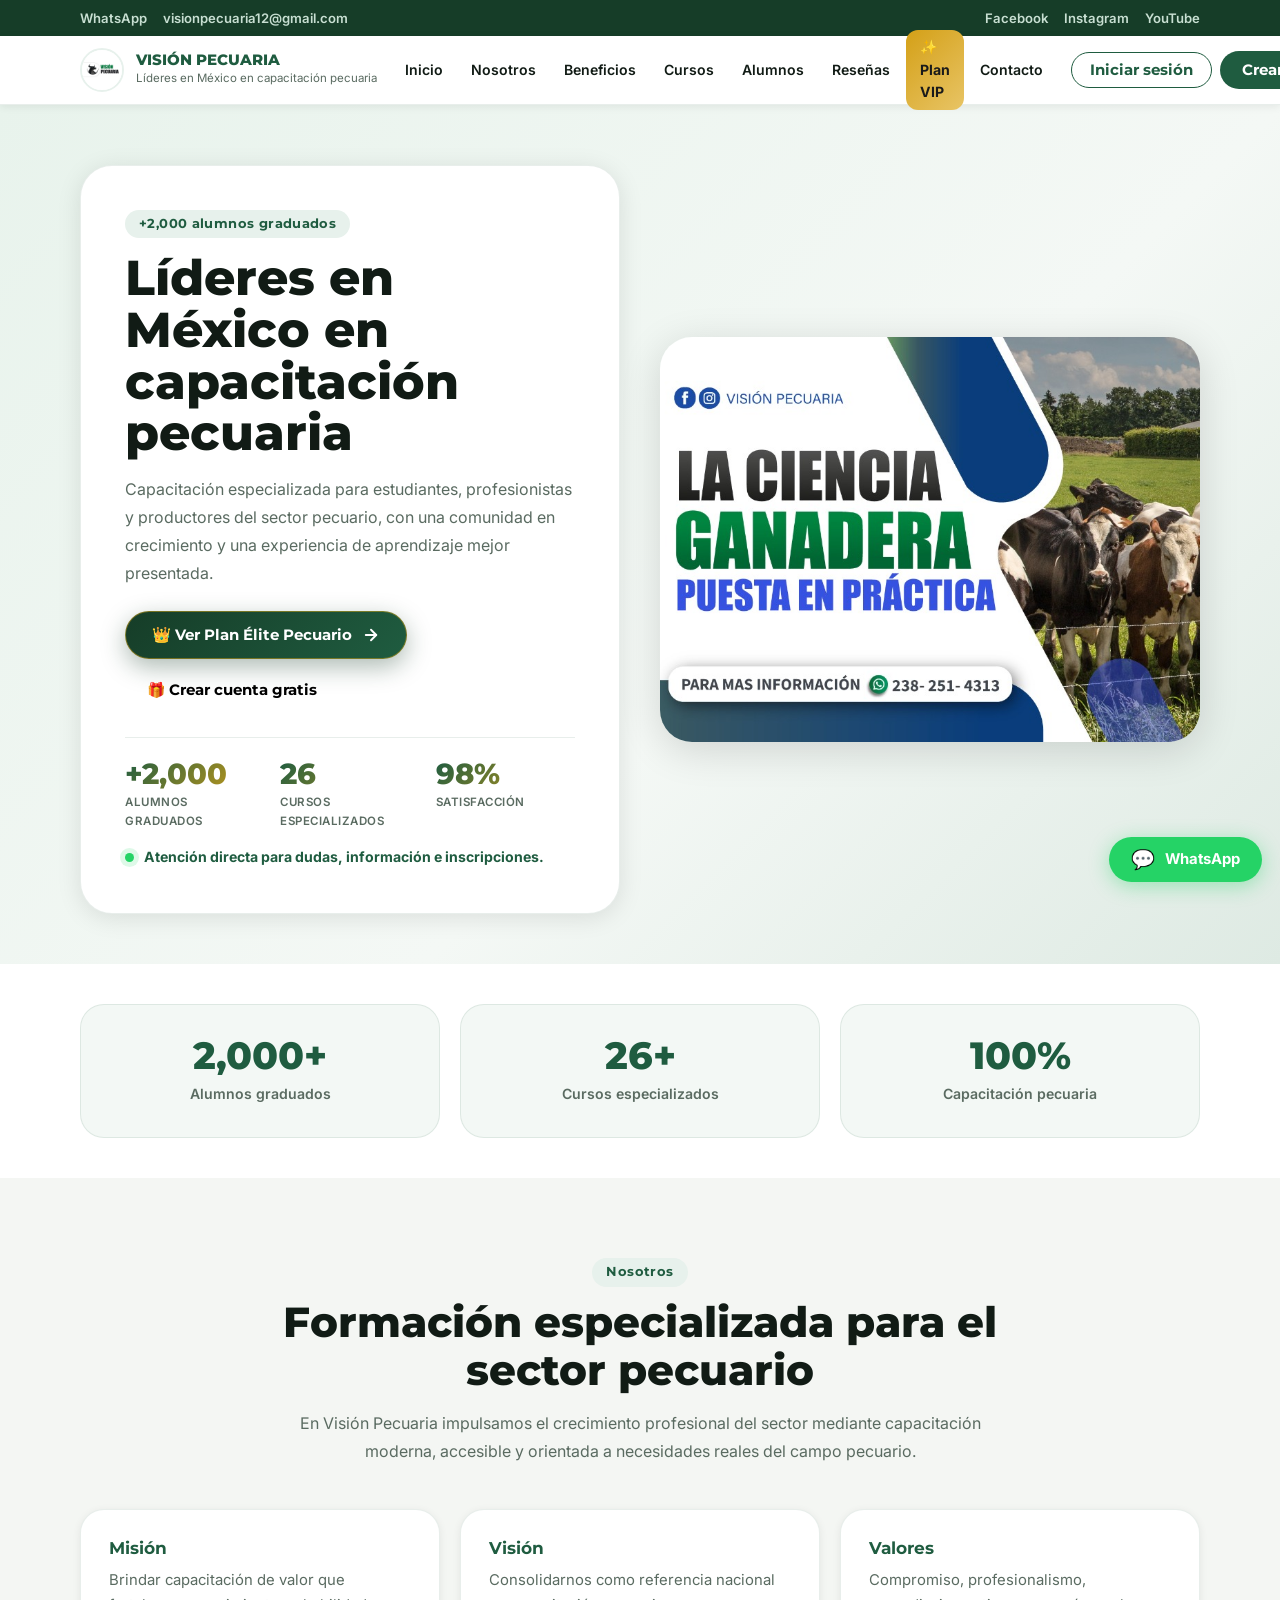
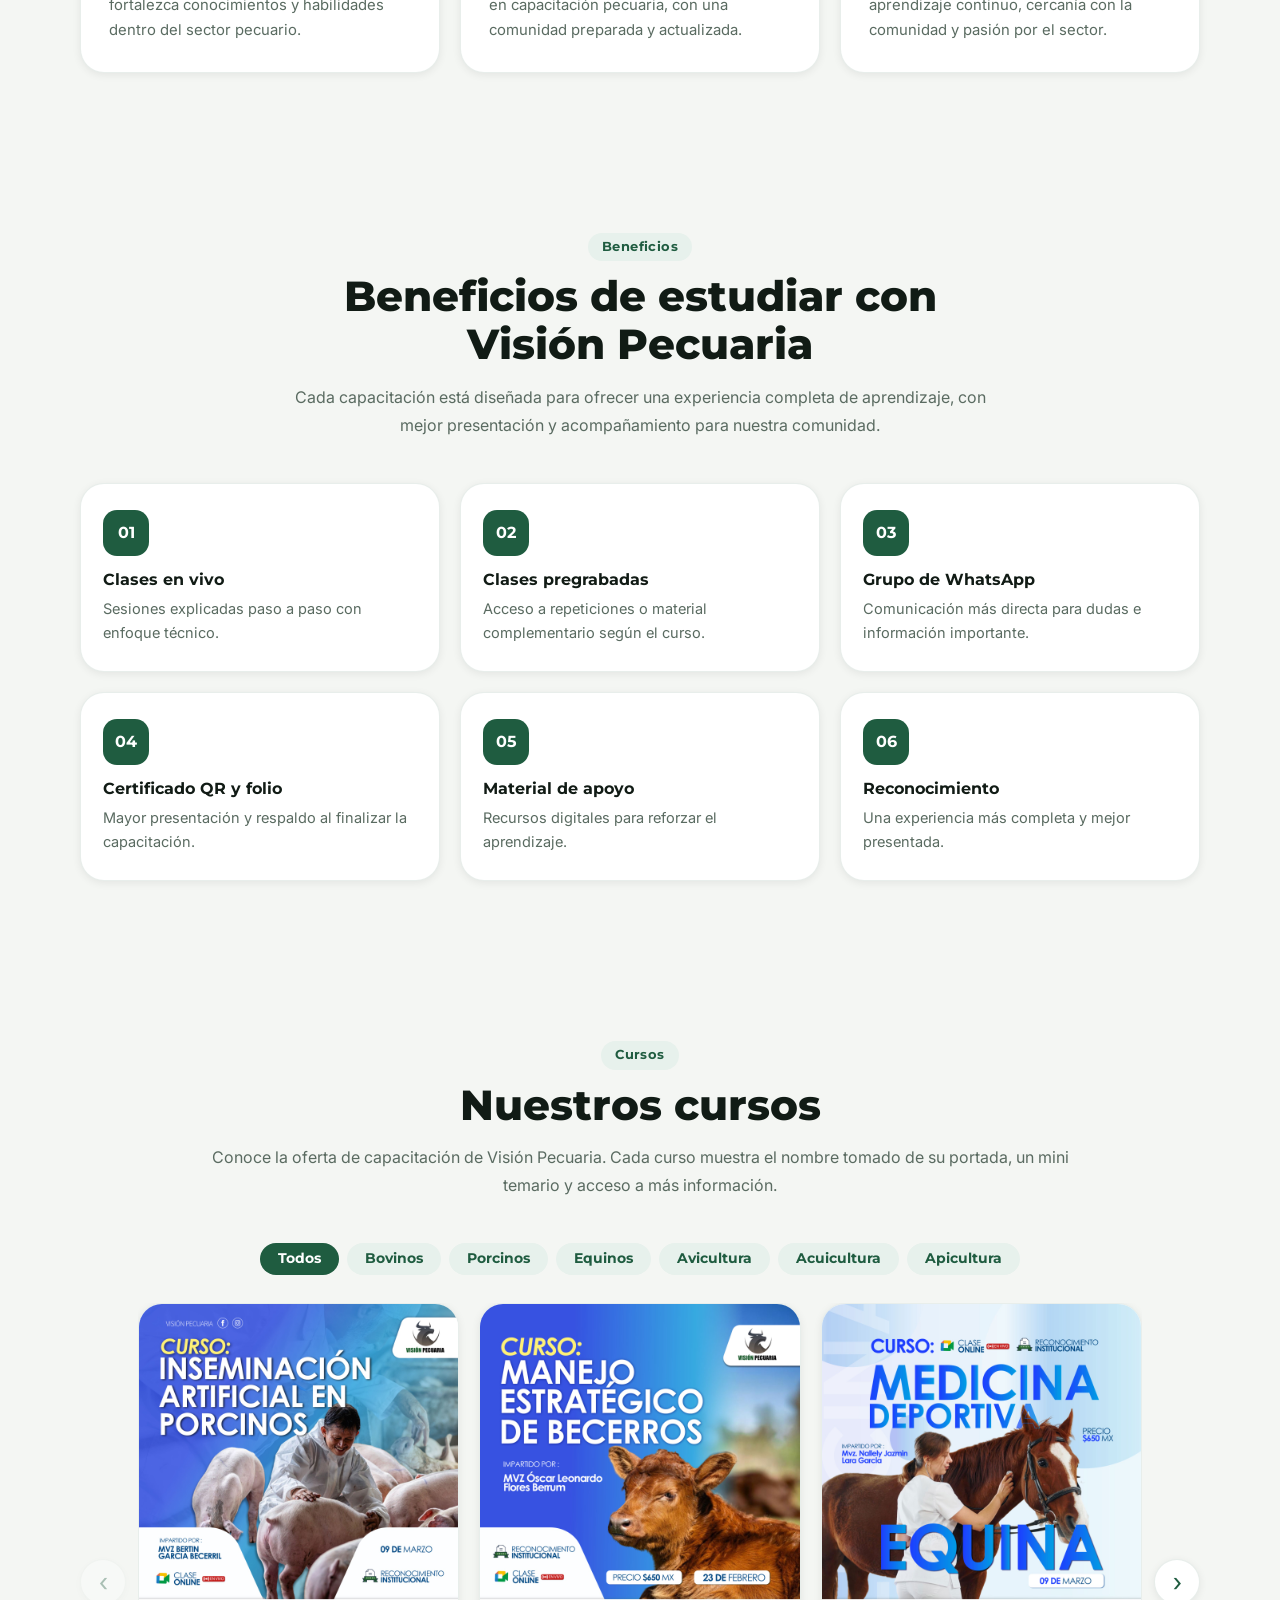
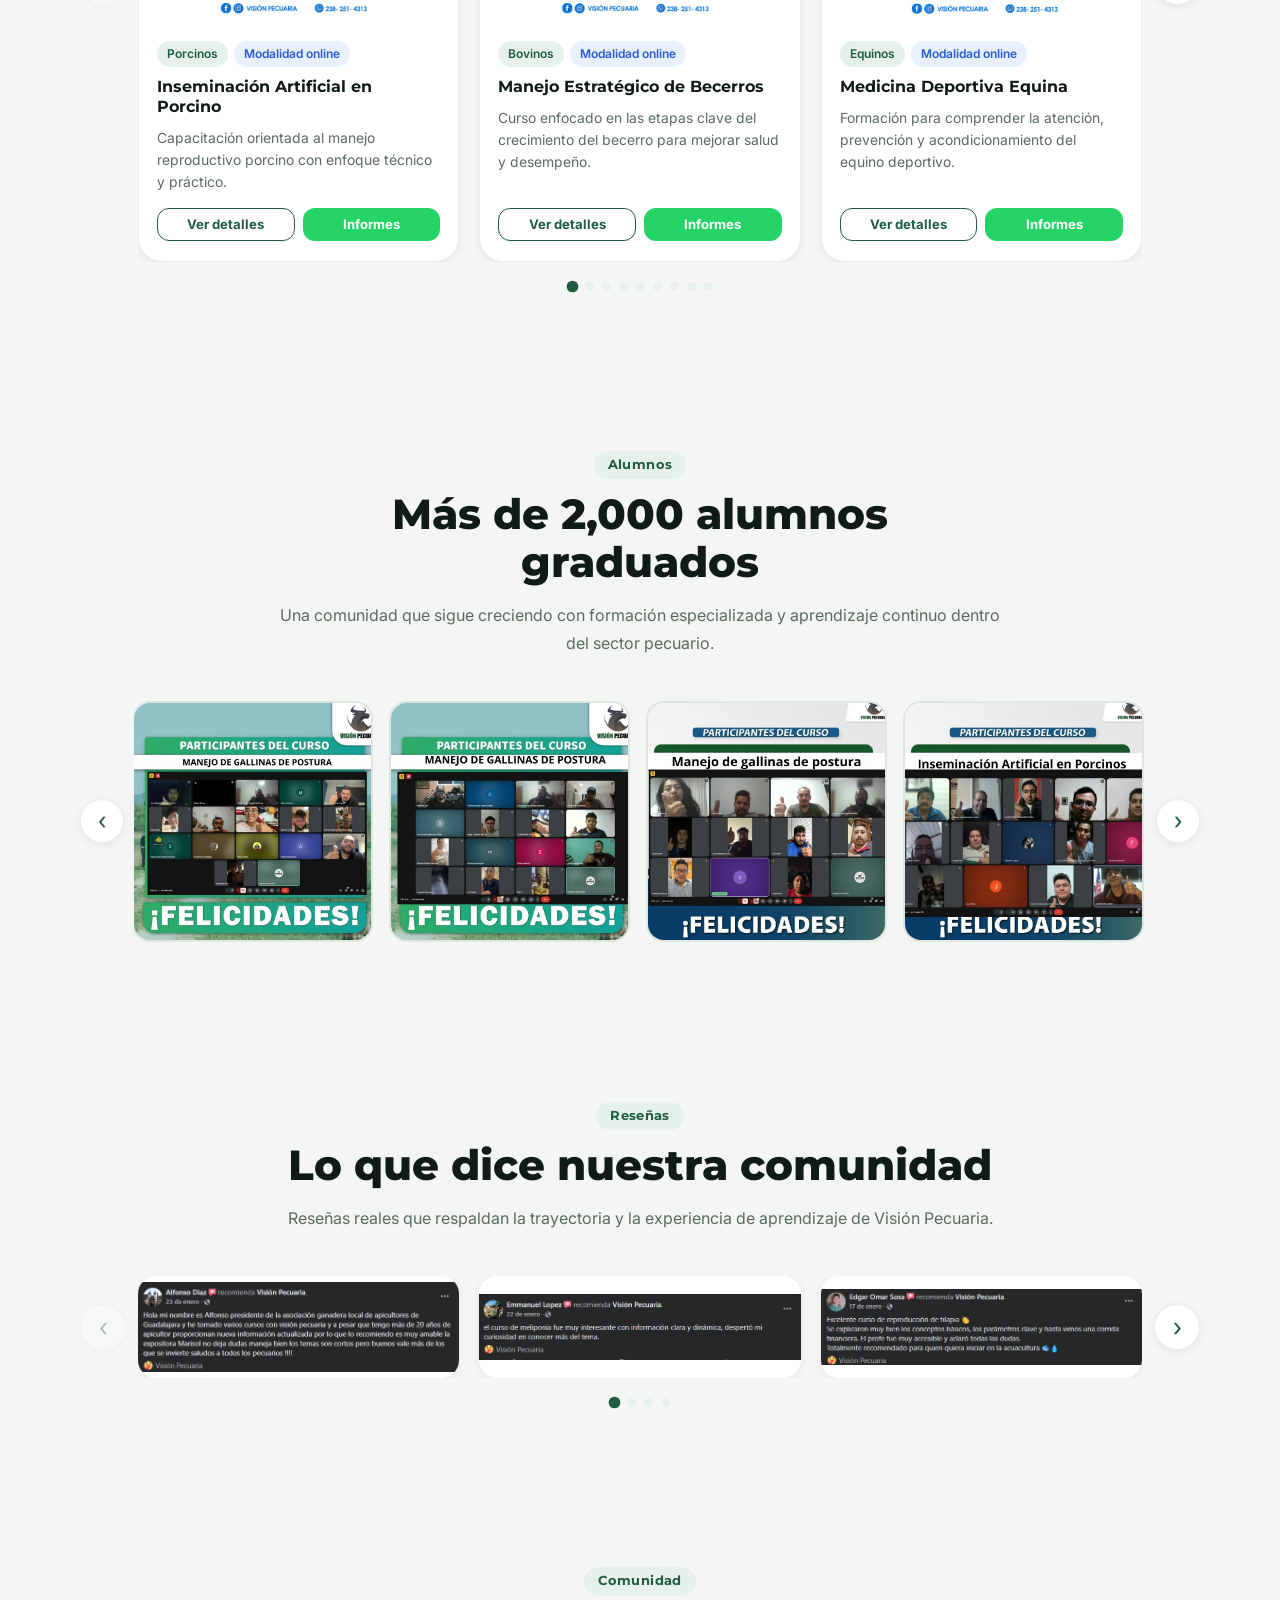
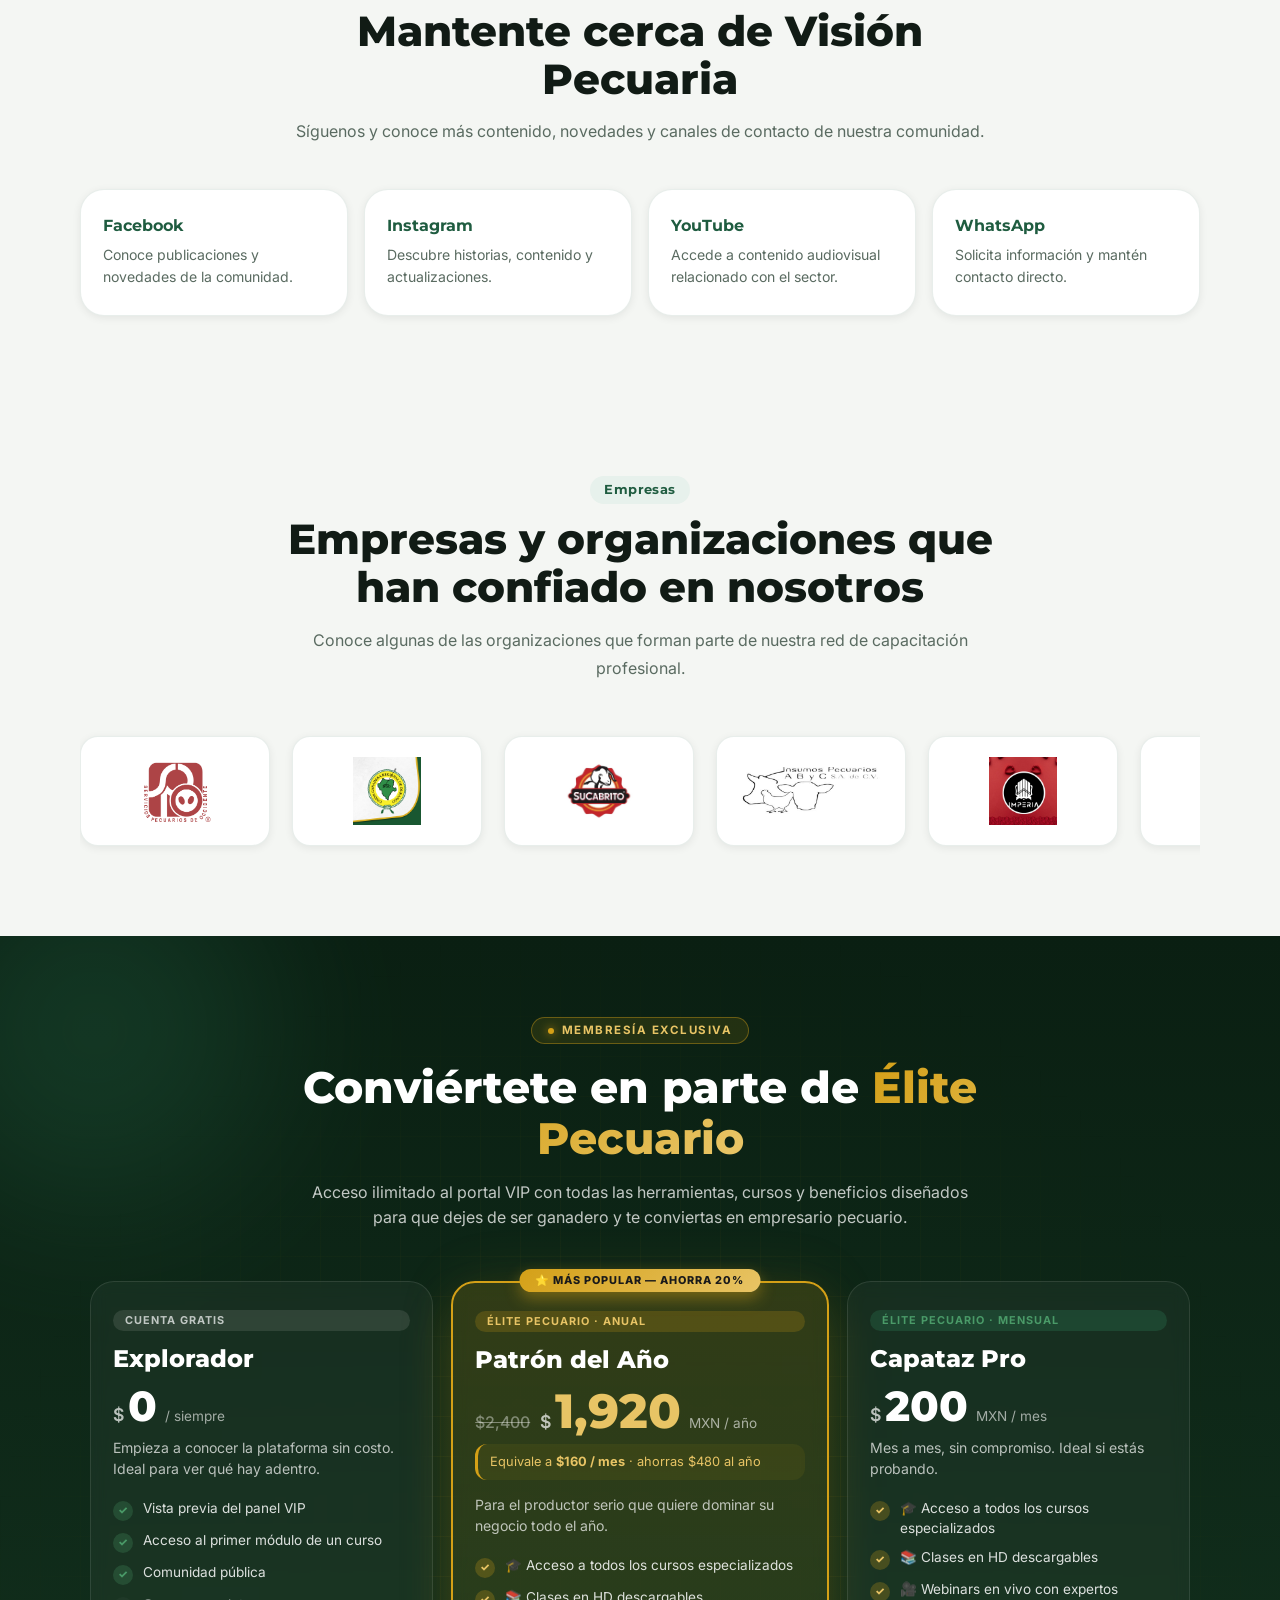
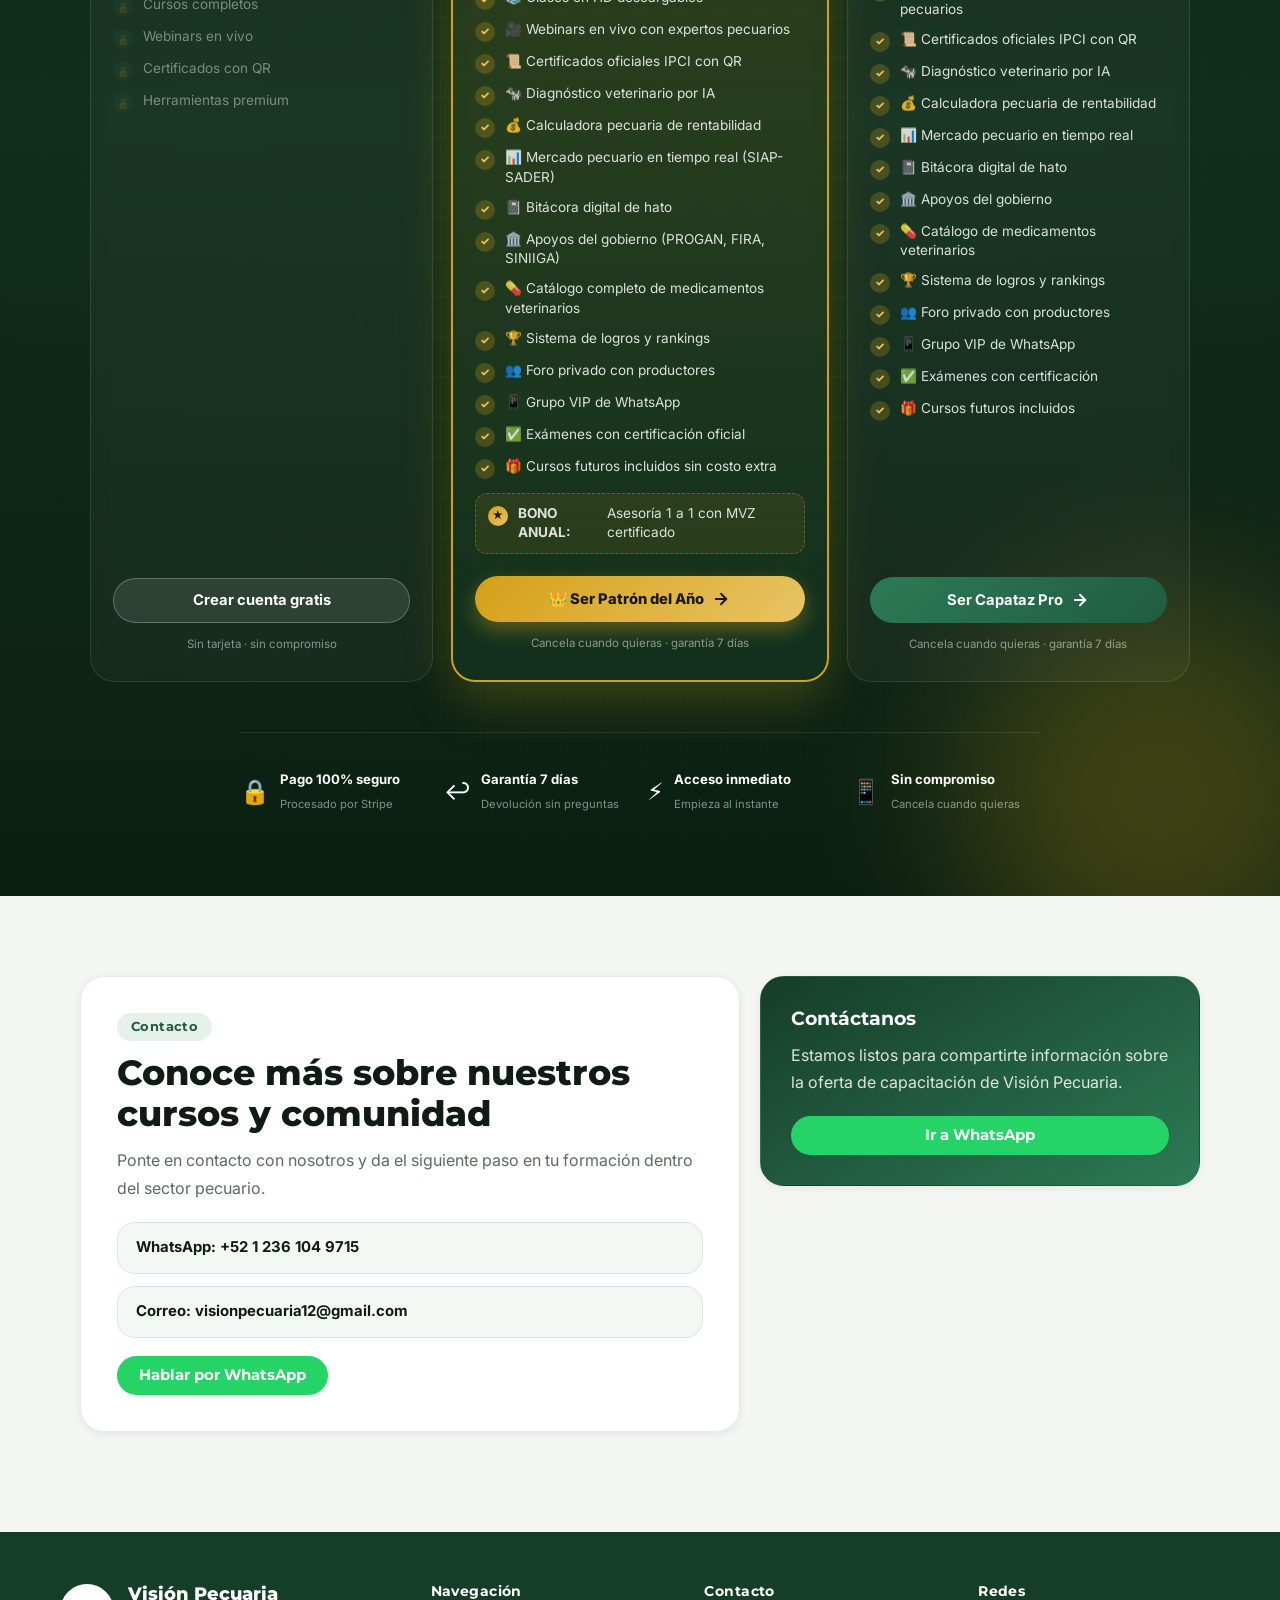
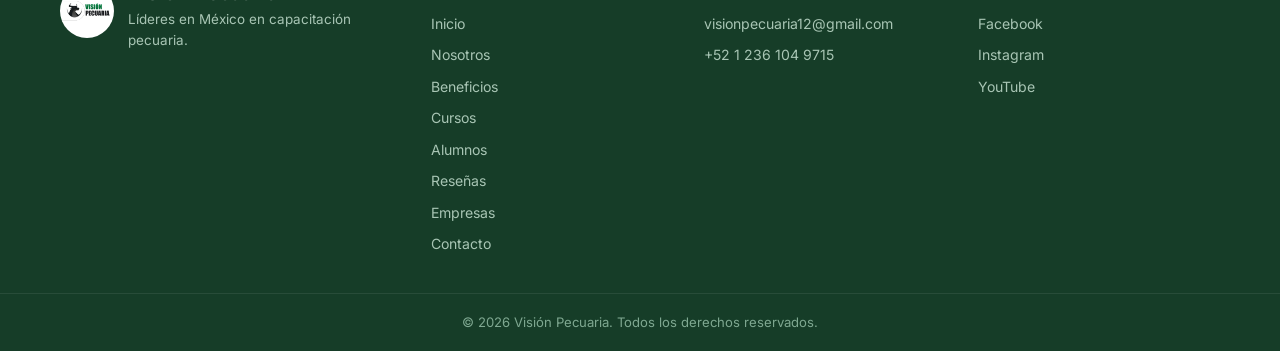
==== index.html @ 203bfb66 "Add files via upload" ====
<!DOCTYPE html>
<html lang="es">
<head>
  <meta charset="UTF-8" />
  <meta name="viewport" content="width=device-width, initial-scale=1.0" />
  <title>Visión Pecuaria | Líderes en México en capacitación pecuaria</title>
  <meta name="description" content="Visión Pecuaria: líderes en México en capacitación pecuaria. Más de 2,000 alumnos graduados y 26 cursos especializados." />
  <link rel="preconnect" href="https://fonts.googleapis.com">
  <link rel="preconnect" href="https://fonts.gstatic.com" crossorigin>
  <link href="https://fonts.googleapis.com/css2?family=Montserrat:wght@500;600;700;800&family=Inter:wght@400;500;600;700&display=swap" rel="stylesheet">
  <link rel="stylesheet" href="styles.css" />
</head>
<body>
  <!-- Funciones globales tempranas para que onclick funcione antes del módulo Firebase -->
  <script>
    window.abrirModalAuth = function(tab) {
      const overlay = document.getElementById('authOverlay');
      if (!overlay) return;
      overlay.classList.add('active');
      window.cambiarAuthTab(tab || 'registro');
      document.body.style.overflow = 'hidden';
    };
    window.cerrarModalAuth = function() {
      const overlay = document.getElementById('authOverlay');
      if (!overlay) return;
      overlay.classList.remove('active');
      document.body.style.overflow = '';
    };
    window.cambiarAuthTab = function(tab) {
      // Tabs
      document.querySelectorAll('.auth-tab').forEach(b => b.classList.toggle('active', b.dataset.tab === tab));
      // Indicador deslizante
      const ind = document.getElementById('authTabIndicator');
      if (ind) ind.classList.toggle('right', tab === 'login');
      // Forms
      const r = document.getElementById('authFormRegistro');
      const l = document.getElementById('authFormLogin');
      if (r) r.classList.toggle('active', tab === 'registro');
      if (l) l.classList.toggle('active', tab === 'login');
      // Limpiar alerts
      document.querySelectorAll('.auth-alert').forEach(a => a.classList.remove('show'));
    };
    window.togglePass = function(inputId) {
      const inp = document.getElementById(inputId);
      if (!inp) return;
      inp.type = inp.type === 'password' ? 'text' : 'password';
    };
    // Placeholder hasta que el módulo Firebase reasigne con la versión real
    window.suscribirElitePecuario = function(plan) {
      sessionStorage.setItem('intencion_pago', plan);
      window.abrirModalAuth('registro');
      setTimeout(() => {
        const reg = document.getElementById('authFormRegistro');
        if (reg && !reg.querySelector('.auth-aviso-pago')) {
          const aviso = document.createElement('div');
          aviso.className = 'auth-aviso-pago';
          aviso.innerHTML = `<span>👑</span> Crea tu cuenta primero — luego te llevamos al pago de <strong>${plan === 'anual' ? 'Patrón del Año' : 'Capataz Pro'}</strong>`;
          reg.insertBefore(aviso, reg.firstChild);
        }
      }, 100);
    };
  </script>
  <div class="topbar">
    <div class="container topbar-inner">
      <div class="topbar-links">
        <a href="https://wa.me/522361049715" target="_blank" rel="noopener noreferrer">WhatsApp</a>
        <a href="mailto:visionpecuaria12@gmail.com">visionpecuaria12@gmail.com</a>
      </div>
      <div class="topbar-links">
        <a href="https://www.facebook.com/visionpecueria" target="_blank" rel="noopener noreferrer">Facebook</a>
        <a href="https://www.instagram.com/visionpecuaria/" target="_blank" rel="noopener noreferrer">Instagram</a>
        <a href="https://www.youtube.com/@GrupoPecuarioMexico" target="_blank" rel="noopener noreferrer">YouTube</a>
      </div>
    </div>
  </div>

  <header class="header">
    <div class="container nav">
      <a href="#inicio" class="brand">
        <img src="assets/logo/logo-vision-pecuaria.jpg" alt="Logo de Visión Pecuaria">
        <div class="brand-copy">
          <span>VISIÓN PECUARIA</span>
          <small>Líderes en México en capacitación pecuaria</small>
        </div>
      </a>

      <button class="menu-toggle" id="menuToggle" aria-label="Abrir menú" aria-expanded="false">
        <span></span><span></span><span></span>
      </button>

      <nav class="menu" id="mainMenu">
        <a href="#inicio">Inicio</a>
        <a href="#nosotros">Nosotros</a>
        <a href="#beneficios">Beneficios</a>
        <a href="#cursos">Cursos</a>
        <a href="#alumnos">Alumnos</a>
        <a href="#resenas">Reseñas</a>
        <a href="#planes" class="link-vip">✨ Plan VIP</a>
        <a href="#contacto">Contacto</a>
        <button class="btn btn-login mobile-login" onclick="abrirModalAuth('login')">Iniciar sesión</button>
        <button class="btn btn-primary mobile-register" onclick="abrirModalAuth('registro')">Crear cuenta gratis</button>
        <a class="btn btn-whatsapp mobile-whatsapp" href="https://wa.me/522361049715" target="_blank" rel="noopener noreferrer">Escríbenos por WhatsApp</a>
      </nav>

      <div class="header-auth">
        <button class="btn btn-login" onclick="abrirModalAuth('login')">Iniciar sesión</button>
        <button class="btn btn-primary" onclick="abrirModalAuth('registro')">Crear cuenta gratis</button>
      </div>
      <a class="btn btn-whatsapp desktop-whatsapp" href="https://wa.me/522361049715" target="_blank" rel="noopener noreferrer">WhatsApp</a>
    </div>
  </header>

  <main>
    <section class="hero" id="inicio">
      <div class="hero-bg"></div>
      <div class="container hero-grid">
        <div class="hero-copy">
          <span class="eyebrow">+2,000 alumnos graduados</span>
          <h1>Líderes en México en capacitación pecuaria</h1>
          <p>
            Capacitación especializada para estudiantes, profesionistas y productores del sector pecuario,
            con una comunidad en crecimiento y una experiencia de aprendizaje mejor presentada.
          </p>

          <div class="hero-actions">
            <button class="btn btn-cta-vip" onclick="document.getElementById('planes').scrollIntoView({behavior:'smooth'})">
              <span class="btn-cta-shine"></span>
              <span>👑 Ver Plan Élite Pecuario</span>
              <svg width="18" height="18" viewBox="0 0 24 24" fill="none" stroke="currentColor" stroke-width="2.5" stroke-linecap="round" stroke-linejoin="round"><line x1="5" y1="12" x2="19" y2="12"/><polyline points="12 5 19 12 12 19"/></svg>
            </button>
            <button class="btn btn-secondary" onclick="abrirModalAuth('registro')">🎁 Crear cuenta gratis</button>
          </div>

          <div class="hero-stats">
            <div class="hero-stat">
              <div class="hero-stat-num" data-counter="2000">0</div>
              <div class="hero-stat-label">Alumnos graduados</div>
            </div>
            <div class="hero-stat">
              <div class="hero-stat-num" data-counter="26">0</div>
              <div class="hero-stat-label">Cursos especializados</div>
            </div>
            <div class="hero-stat">
              <div class="hero-stat-num" data-counter="98" data-suffix="%">0</div>
              <div class="hero-stat-label">Satisfacción</div>
            </div>
          </div>

          <div class="hero-mini-cta">
            <span>Atención directa para dudas, información e inscripciones.</span>
          </div>
        </div>

        <div class="hero-media">
          <img src="assets/banner/banner-principal.jpg" alt="Banner principal de Visión Pecuaria">
        </div>
      </div>

      <!-- Banner visible solo en móvil, debajo del copy -->
      <div class="container hero-banner-mobile">
        <img src="assets/banner/banner-principal.jpg" alt="Banner Visión Pecuaria">
      </div>
    </section>

    <section class="stats section">
      <div class="container stats-grid">
        <article class="stat-card">
          <strong><span class="counter" data-target="2000">0</span>+</strong>
          <p>Alumnos graduados</p>
        </article>
        <article class="stat-card">
          <strong><span class="counter" data-target="26">0</span>+</strong>
          <p>Cursos especializados</p>
        </article>
        <article class="stat-card">
          <strong><span class="counter" data-target="100">0</span>%</strong>
          <p>Capacitación pecuaria</p>
        </article>
      </div>
    </section>

    <section class="section about" id="nosotros">
      <div class="container">
        <div class="section-head">
          <span class="section-tag">Nosotros</span>
          <h2>Formación especializada para el sector pecuario</h2>
          <p>
            En Visión Pecuaria impulsamos el crecimiento profesional del sector mediante capacitación moderna,
            accesible y orientada a necesidades reales del campo pecuario.
          </p>
        </div>

        <div class="about-grid">
          <article class="about-card">
            <h3>Misión</h3>
            <p>Brindar capacitación de valor que fortalezca conocimientos y habilidades dentro del sector pecuario.</p>
          </article>
          <article class="about-card">
            <h3>Visión</h3>
            <p>Consolidarnos como referencia nacional en capacitación pecuaria, con una comunidad preparada y actualizada.</p>
          </article>
          <article class="about-card">
            <h3>Valores</h3>
            <p>Compromiso, profesionalismo, aprendizaje continuo, cercanía con la comunidad y pasión por el sector.</p>
          </article>
        </div>
      </div>
    </section>

    <section class="section benefits" id="beneficios">
      <div class="container">
        <div class="section-head">
          <span class="section-tag">Beneficios</span>
          <h2>Beneficios de estudiar con Visión Pecuaria</h2>
          <p>
            Cada capacitación está diseñada para ofrecer una experiencia completa de aprendizaje, con mejor presentación
            y acompañamiento para nuestra comunidad.
          </p>
        </div>

        <div class="benefits-grid">
          <article class="benefit-card">
            <span class="benefit-icon">01</span>
            <h3>Clases en vivo</h3>
            <p>Sesiones explicadas paso a paso con enfoque técnico.</p>
          </article>
          <article class="benefit-card">
            <span class="benefit-icon">02</span>
            <h3>Clases pregrabadas</h3>
            <p>Acceso a repeticiones o material complementario según el curso.</p>
          </article>
          <article class="benefit-card">
            <span class="benefit-icon">03</span>
            <h3>Grupo de WhatsApp</h3>
            <p>Comunicación más directa para dudas e información importante.</p>
          </article>
          <article class="benefit-card">
            <span class="benefit-icon">04</span>
            <h3>Certificado QR y folio</h3>
            <p>Mayor presentación y respaldo al finalizar la capacitación.</p>
          </article>
          <article class="benefit-card">
            <span class="benefit-icon">05</span>
            <h3>Material de apoyo</h3>
            <p>Recursos digitales para reforzar el aprendizaje.</p>
          </article>
          <article class="benefit-card">
            <span class="benefit-icon">06</span>
            <h3>Reconocimiento</h3>
            <p>Una experiencia más completa y mejor presentada.</p>
          </article>
        </div>
      </div>
    </section>

    <section class="section courses" id="cursos">
      <div class="container">
        <div class="section-head">
          <span class="section-tag">Cursos</span>
          <h2>Nuestros cursos</h2>
          <p>
            Conoce la oferta de capacitación de Visión Pecuaria. Cada curso muestra el nombre tomado de su portada,
            un mini temario y acceso a más información.
          </p>
        </div>

        <div class="course-areas">
          <button class="area-btn active" data-area="todos">Todos</button>
          <button class="area-btn" data-area="bovinos">Bovinos</button>
          <button class="area-btn" data-area="porcinos">Porcinos</button>
          <button class="area-btn" data-area="equinos">Equinos</button>
          <button class="area-btn" data-area="avicultura">Avicultura</button>
          <button class="area-btn" data-area="acuicultura">Acuicultura</button>
          <button class="area-btn" data-area="apicultura">Apicultura</button>
        </div>

        <div class="carousel-wrapper">
          <button class="carousel-arrow carousel-prev" id="carouselPrev" aria-label="Anterior">&#8249;</button>
          <div class="courses-carousel" id="coursesCarousel">
            <div class="courses-grid" id="coursesGrid"></div>
          </div>
          <button class="carousel-arrow carousel-next" id="carouselNext" aria-label="Siguiente">&#8250;</button>
        </div>

        <div class="carousel-dots" id="carouselDots"></div>
      </div>
    </section>

    <section class="section students" id="alumnos">
      <div class="container">
        <div class="section-head">
          <span class="section-tag">Alumnos</span>
          <h2>Más de 2,000 alumnos graduados</h2>
          <p>
            Una comunidad que sigue creciendo con formación especializada y aprendizaje continuo dentro del sector pecuario.
          </p>
        </div>

        <div class="students-slider">
          <button class="students-nav students-prev" type="button" aria-label="Ver alumnos anteriores">‹</button>
          <div class="student-grid" id="studentGrid">
            <img src="assets/graduados/graduado-01.jpg" alt="Alumno graduado 1">
            <img src="assets/graduados/graduado-02.jpg" alt="Alumno graduado 2">
            <img src="assets/graduados/graduado-03.jpg" alt="Alumno graduado 3">
            <img src="assets/graduados/graduado-04.jpg" alt="Alumno graduado 4">
            <img src="assets/graduados/graduado-05.jpg" alt="Alumno graduado 5">
            <img src="assets/graduados/graduado-06.jpg" alt="Alumno graduado 6">
            <img src="assets/graduados/graduado-07.jpg" alt="Alumno graduado 7">
            <img src="assets/graduados/graduado-08.jpg" alt="Alumno graduado 8">
            <img src="assets/graduados/graduado-09.jpg" alt="Alumno graduado 9">
            <img src="assets/graduados/graduado-10.jpg" alt="Alumno graduado 10">
          </div>
          <button class="students-nav students-next" type="button" aria-label="Ver siguientes alumnos">›</button>
        </div>
      </div>
    </section>

    <section class="section reviews" id="resenas">
      <div class="container">
        <div class="section-head">
          <span class="section-tag">Reseñas</span>
          <h2>Lo que dice nuestra comunidad</h2>
          <p>
            Reseñas reales que respaldan la trayectoria y la experiencia de aprendizaje de Visión Pecuaria.
          </p>
        </div>

        <div class="review-carousel-wrapper">
          <button class="carousel-arrow carousel-prev" id="reviewPrev" aria-label="Anterior">&#8249;</button>
          <div class="review-carousel-track" id="reviewCarousel">
            <div class="review-grid" id="reviewGrid">
              <img src="assets/resenas/resena-01.png" alt="Reseña 1" loading="lazy">
              <img src="assets/resenas/resena-02.png" alt="Reseña 2" loading="lazy">
              <img src="assets/resenas/resena-03.png" alt="Reseña 3" loading="lazy">
              <img src="assets/resenas/resena-04.png" alt="Reseña 4" loading="lazy">
              <img src="assets/resenas/resena-05.png" alt="Reseña 5" loading="lazy">
              <img src="assets/resenas/resena-06.png" alt="Reseña 6" loading="lazy">
              <img src="assets/resenas/resena-07.png" alt="Reseña 7" loading="lazy">
              <img src="assets/resenas/resena-08.png" alt="Reseña 8" loading="lazy">
              <img src="assets/resenas/resena-09.png" alt="Reseña 9" loading="lazy">
              <img src="assets/resenas/resena-10.png" alt="Reseña 10" loading="lazy">
              <img src="assets/resenas/resena-11.png" alt="Reseña 11" loading="lazy">
              <img src="assets/resenas/resena-12.png" alt="Reseña 12" loading="lazy">
            </div>
          </div>
          <button class="carousel-arrow carousel-next" id="reviewNext" aria-label="Siguiente">&#8250;</button>
        </div>
        <div class="carousel-dots" id="reviewDots"></div>
      </div>
    </section>

    <section class="section community">
      <div class="container">
        <div class="section-head">
          <span class="section-tag">Comunidad</span>
          <h2>Mantente cerca de Visión Pecuaria</h2>
          <p>
            Síguenos y conoce más contenido, novedades y canales de contacto de nuestra comunidad.
          </p>
        </div>

        <div class="community-grid">
          <a class="community-card" href="https://www.facebook.com/visionpecueria" target="_blank" rel="noopener noreferrer">
            <h3>Facebook</h3>
            <p>Conoce publicaciones y novedades de la comunidad.</p>
          </a>
          <a class="community-card" href="https://www.instagram.com/visionpecuaria/" target="_blank" rel="noopener noreferrer">
            <h3>Instagram</h3>
            <p>Descubre historias, contenido y actualizaciones.</p>
          </a>
          <a class="community-card" href="https://www.youtube.com/@GrupoPecuarioMexico" target="_blank" rel="noopener noreferrer">
            <h3>YouTube</h3>
            <p>Accede a contenido audiovisual relacionado con el sector.</p>
          </a>
          <a class="community-card" href="https://wa.me/522361049715?text=Hola%2C%20quiero%20informaci%C3%B3n%20sobre%20las%20capacitaciones%20de%20Visi%C3%B3n%20Pecuaria." target="_blank" rel="noopener noreferrer">
            <h3>WhatsApp</h3>
            <p>Solicita información y mantén contacto directo.</p>
          </a>
        </div>
      </div>
    </section>

    <section class="section empresas" id="empresas">
      <div class="container empresas-container">
        <div class="section-head">
          <span class="section-tag">Empresas</span>
          <h2>Empresas y organizaciones que han confiado en nosotros</h2>
          <p>Conoce algunas de las organizaciones que forman parte de nuestra red de capacitación profesional.</p>
        </div>

        <div class="empresas-carousel" aria-label="Carrusel automático de empresas y organizaciones">
          <div class="empresas-track">
            <div class="empresa-logo"><img src="assets/empresas/empresa-01.png" alt="Logo de empresa u organización 1" loading="lazy"></div>
            <div class="empresa-logo"><img src="assets/empresas/empresa-02.jpg" alt="Logo de empresa u organización 2" loading="lazy"></div>
            <div class="empresa-logo"><img src="assets/empresas/empresa-03.jpg" alt="Logo de empresa u organización 3" loading="lazy"></div>
            <div class="empresa-logo"><img src="assets/empresas/empresa-04.jpg" alt="Logo de empresa u organización 4" loading="lazy"></div>
            <div class="empresa-logo"><img src="assets/empresas/empresa-05.jpg" alt="Logo de empresa u organización 5" loading="lazy"></div>
            <div class="empresa-logo"><img src="assets/empresas/empresa-06.jpg" alt="Logo de empresa u organización 6" loading="lazy"></div>
            <div class="empresa-logo"><img src="assets/empresas/empresa-07.png" alt="Logo de empresa u organización 7" loading="lazy"></div>

            <div class="empresa-logo" aria-hidden="true"><img src="assets/empresas/empresa-01.png" alt="" loading="lazy"></div>
            <div class="empresa-logo" aria-hidden="true"><img src="assets/empresas/empresa-02.jpg" alt="" loading="lazy"></div>
            <div class="empresa-logo" aria-hidden="true"><img src="assets/empresas/empresa-03.jpg" alt="" loading="lazy"></div>
            <div class="empresa-logo" aria-hidden="true"><img src="assets/empresas/empresa-04.jpg" alt="" loading="lazy"></div>
            <div class="empresa-logo" aria-hidden="true"><img src="assets/empresas/empresa-05.jpg" alt="" loading="lazy"></div>
            <div class="empresa-logo" aria-hidden="true"><img src="assets/empresas/empresa-06.jpg" alt="" loading="lazy"></div>
            <div class="empresa-logo" aria-hidden="true"><img src="assets/empresas/empresa-07.png" alt="" loading="lazy"></div>
          </div>
        </div>
      </div>
    </section>

    <!-- ════════════════════════════════════════════════════════════ -->
    <!-- ✨ SECCIÓN: PLAN ÉLITE PECUARIO — pricing premium con animaciones -->
    <!-- ════════════════════════════════════════════════════════════ -->
    <section class="section planes-section" id="planes">
      <div class="planes-bg">
        <div class="planes-orb planes-orb--1"></div>
        <div class="planes-orb planes-orb--2"></div>
        <div class="planes-orb planes-orb--3"></div>
        <div class="planes-grid-bg"></div>
      </div>

      <div class="container planes-container reveal-on-scroll">
        <div class="planes-header">
          <span class="planes-eyebrow">
            <span class="eyebrow-dot"></span>
            MEMBRESÍA EXCLUSIVA
          </span>
          <h2 class="planes-title">
            Conviértete en parte de
            <span class="title-gradient">Élite Pecuario</span>
          </h2>
          <p class="planes-subtitle">
            Acceso ilimitado al portal VIP con todas las herramientas, cursos y beneficios diseñados para que dejes de ser ganadero y te conviertas en empresario pecuario.
          </p>
        </div>

        <div class="planes-cards">
          <!-- ═══ PLAN FREE ═══ -->
          <div class="plan-card plan-card--free reveal-card" data-delay="0">
            <div class="plan-card-inner">
              <div class="plan-badge plan-badge--free">Cuenta Gratis</div>
              <h3 class="plan-name">Explorador</h3>
              <div class="plan-price">
                <span class="plan-currency">$</span>
                <span class="plan-amount">0</span>
                <span class="plan-period">/ siempre</span>
              </div>
              <p class="plan-tagline">Empieza a conocer la plataforma sin costo. Ideal para ver qué hay adentro.</p>

              <ul class="plan-features">
                <li><span class="feat-check feat-check--off">✓</span> Vista previa del panel VIP</li>
                <li><span class="feat-check feat-check--off">✓</span> Acceso al primer módulo de un curso</li>
                <li><span class="feat-check feat-check--off">✓</span> Comunidad pública</li>
                <li class="feat-locked"><span class="feat-check feat-check--lock">🔒</span> Cursos completos</li>
                <li class="feat-locked"><span class="feat-check feat-check--lock">🔒</span> Webinars en vivo</li>
                <li class="feat-locked"><span class="feat-check feat-check--lock">🔒</span> Certificados con QR</li>
                <li class="feat-locked"><span class="feat-check feat-check--lock">🔒</span> Herramientas premium</li>
              </ul>

              <button class="plan-cta plan-cta--free" onclick="abrirModalAuth('registro')">
                Crear cuenta gratis
              </button>
              <p class="plan-mini">Sin tarjeta · sin compromiso</p>
            </div>
          </div>

          <!-- ═══ PLAN VIP ANUAL — DESTACADO ═══ -->
          <div class="plan-card plan-card--anual plan-card--featured reveal-card" data-delay="200">
            <div class="plan-glow"></div>
            <div class="plan-recommended">
              <span>⭐ MÁS POPULAR — AHORRA 20%</span>
            </div>
            <div class="plan-card-inner">
              <div class="plan-badge plan-badge--anual">Élite Pecuario · Anual</div>
              <h3 class="plan-name">Patrón del Año</h3>
              <div class="plan-price">
                <span class="plan-old-price">$2,400</span>
                <span class="plan-currency">$</span>
                <span class="plan-amount plan-amount--big">1,920</span>
                <span class="plan-period">MXN / año</span>
              </div>
              <p class="plan-saving">Equivale a <strong>$160 / mes</strong> · ahorras $480 al año</p>
              <p class="plan-tagline">Para el productor serio que quiere dominar su negocio todo el año.</p>

              <ul class="plan-features plan-features--vip">
                <li><span class="feat-check feat-check--gold">✓</span> 🎓 Acceso a todos los cursos especializados</li>
                <li><span class="feat-check feat-check--gold">✓</span> 📚 Clases en HD descargables</li>
                <li><span class="feat-check feat-check--gold">✓</span> 🎥 Webinars en vivo con expertos pecuarios</li>
                <li><span class="feat-check feat-check--gold">✓</span> 📜 Certificados oficiales IPCI con QR</li>
                <li><span class="feat-check feat-check--gold">✓</span> 🐄 Diagnóstico veterinario por IA</li>
                <li><span class="feat-check feat-check--gold">✓</span> 💰 Calculadora pecuaria de rentabilidad</li>
                <li><span class="feat-check feat-check--gold">✓</span> 📊 Mercado pecuario en tiempo real (SIAP-SADER)</li>
                <li><span class="feat-check feat-check--gold">✓</span> 📓 Bitácora digital de hato</li>
                <li><span class="feat-check feat-check--gold">✓</span> 🏛️ Apoyos del gobierno (PROGAN, FIRA, SINIIGA)</li>
                <li><span class="feat-check feat-check--gold">✓</span> 💊 Catálogo completo de medicamentos veterinarios</li>
                <li><span class="feat-check feat-check--gold">✓</span> 🏆 Sistema de logros y rankings</li>
                <li><span class="feat-check feat-check--gold">✓</span> 👥 Foro privado con productores</li>
                <li><span class="feat-check feat-check--gold">✓</span> 📱 Grupo VIP de WhatsApp</li>
                <li><span class="feat-check feat-check--gold">✓</span> ✅ Exámenes con certificación oficial</li>
                <li><span class="feat-check feat-check--gold">✓</span> 🎁 Cursos futuros incluidos sin costo extra</li>
                <li class="feat-bonus"><span class="feat-check feat-check--bonus">★</span> <strong>BONO ANUAL:</strong> Asesoría 1 a 1 con MVZ certificado</li>
              </ul>

              <button class="plan-cta plan-cta--anual" onclick="suscribirElitePecuario('anual')">
                <span>👑 Ser Patrón del Año</span>
                <svg width="18" height="18" viewBox="0 0 24 24" fill="none" stroke="currentColor" stroke-width="2.5" stroke-linecap="round" stroke-linejoin="round"><line x1="5" y1="12" x2="19" y2="12"/><polyline points="12 5 19 12 12 19"/></svg>
              </button>
              <p class="plan-mini">Cancela cuando quieras · garantía 7 días</p>
            </div>
          </div>

          <!-- ═══ PLAN VIP MENSUAL ═══ -->
          <div class="plan-card plan-card--mensual reveal-card" data-delay="100">
            <div class="plan-card-inner">
              <div class="plan-badge plan-badge--mensual">Élite Pecuario · Mensual</div>
              <h3 class="plan-name">Capataz Pro</h3>
              <div class="plan-price">
                <span class="plan-currency">$</span>
                <span class="plan-amount">200</span>
                <span class="plan-period">MXN / mes</span>
              </div>
              <p class="plan-tagline">Mes a mes, sin compromiso. Ideal si estás probando.</p>

              <ul class="plan-features plan-features--vip">
                <li><span class="feat-check feat-check--gold">✓</span> 🎓 Acceso a todos los cursos especializados</li>
                <li><span class="feat-check feat-check--gold">✓</span> 📚 Clases en HD descargables</li>
                <li><span class="feat-check feat-check--gold">✓</span> 🎥 Webinars en vivo con expertos pecuarios</li>
                <li><span class="feat-check feat-check--gold">✓</span> 📜 Certificados oficiales IPCI con QR</li>
                <li><span class="feat-check feat-check--gold">✓</span> 🐄 Diagnóstico veterinario por IA</li>
                <li><span class="feat-check feat-check--gold">✓</span> 💰 Calculadora pecuaria de rentabilidad</li>
                <li><span class="feat-check feat-check--gold">✓</span> 📊 Mercado pecuario en tiempo real</li>
                <li><span class="feat-check feat-check--gold">✓</span> 📓 Bitácora digital de hato</li>
                <li><span class="feat-check feat-check--gold">✓</span> 🏛️ Apoyos del gobierno</li>
                <li><span class="feat-check feat-check--gold">✓</span> 💊 Catálogo de medicamentos veterinarios</li>
                <li><span class="feat-check feat-check--gold">✓</span> 🏆 Sistema de logros y rankings</li>
                <li><span class="feat-check feat-check--gold">✓</span> 👥 Foro privado con productores</li>
                <li><span class="feat-check feat-check--gold">✓</span> 📱 Grupo VIP de WhatsApp</li>
                <li><span class="feat-check feat-check--gold">✓</span> ✅ Exámenes con certificación</li>
                <li><span class="feat-check feat-check--gold">✓</span> 🎁 Cursos futuros incluidos</li>
              </ul>

              <button class="plan-cta plan-cta--mensual" onclick="suscribirElitePecuario('mensual')">
                <span>Ser Capataz Pro</span>
                <svg width="18" height="18" viewBox="0 0 24 24" fill="none" stroke="currentColor" stroke-width="2.5" stroke-linecap="round" stroke-linejoin="round"><line x1="5" y1="12" x2="19" y2="12"/><polyline points="12 5 19 12 12 19"/></svg>
              </button>
              <p class="plan-mini">Cancela cuando quieras · garantía 7 días</p>
            </div>
          </div>
        </div>

        <!-- Trust badges -->
        <div class="planes-trust">
          <div class="trust-item">
            <span class="trust-icon">🔒</span>
            <div>
              <strong>Pago 100% seguro</strong>
              <small>Procesado por Stripe</small>
            </div>
          </div>
          <div class="trust-item">
            <span class="trust-icon">↩️</span>
            <div>
              <strong>Garantía 7 días</strong>
              <small>Devolución sin preguntas</small>
            </div>
          </div>
          <div class="trust-item">
            <span class="trust-icon">⚡</span>
            <div>
              <strong>Acceso inmediato</strong>
              <small>Empieza al instante</small>
            </div>
          </div>
          <div class="trust-item">
            <span class="trust-icon">📱</span>
            <div>
              <strong>Sin compromiso</strong>
              <small>Cancela cuando quieras</small>
            </div>
          </div>
        </div>
      </div>
    </section>

    <section class="section contact" id="contacto">
      <div class="container contact-grid">
        <div class="contact-copy">
          <span class="section-tag">Contacto</span>
          <h2>Conoce más sobre nuestros cursos y comunidad</h2>
          <p>Ponte en contacto con nosotros y da el siguiente paso en tu formación dentro del sector pecuario.</p>

          <div class="contact-links">
            <a href="https://wa.me/522361049715?text=Hola%2C%20quiero%20informaci%C3%B3n%20sobre%20las%20capacitaciones%20de%20Visi%C3%B3n%20Pecuaria." target="_blank" rel="noopener noreferrer">WhatsApp: +52 1 236 104 9715</a>
            <a href="mailto:visionpecuaria12@gmail.com">Correo: visionpecuaria12@gmail.com</a>
          </div>

          <div class="contact-cta-row">
            <a class="btn btn-whatsapp" href="https://wa.me/522361049715?text=Hola%2C%20quiero%20informaci%C3%B3n%20sobre%20las%20capacitaciones%20de%20Visi%C3%B3n%20Pecuaria." target="_blank" rel="noopener noreferrer">Hablar por WhatsApp</a>
          </div>
        </div>

        <div class="contact-card contact-card-highlight">
          <h3>Contáctanos</h3>
          <p>Estamos listos para compartirte información sobre la oferta de capacitación de Visión Pecuaria.</p>
          <a class="btn btn-whatsapp full" href="https://wa.me/522361049715?text=Hola%2C%20quiero%20informaci%C3%B3n%20sobre%20las%20capacitaciones%20de%20Visi%C3%B3n%20Pecuaria." target="_blank" rel="noopener noreferrer">Ir a WhatsApp</a>
        </div>
      </div>
    </section>
  </main>

  <footer class="footer">
    <div class="container footer-grid">
      <div>
        <div class="footer-brand">
          <img src="assets/logo/logo-vision-pecuaria.jpg" alt="Logo de Visión Pecuaria">
          <div>
            <h3>Visión Pecuaria</h3>
            <p>Líderes en México en capacitación pecuaria.</p>
          </div>
        </div>
      </div>

      <div>
        <h4>Navegación</h4>
        <a href="#inicio">Inicio</a>
        <a href="#nosotros">Nosotros</a>
        <a href="#beneficios">Beneficios</a>
        <a href="#cursos">Cursos</a>
        <a href="#alumnos">Alumnos</a>
        <a href="#resenas">Reseñas</a>
        <a href="#empresas">Empresas</a>
        <a href="#contacto">Contacto</a>
      </div>

      <div>
        <h4>Contacto</h4>
        <a href="mailto:visionpecuaria12@gmail.com">visionpecuaria12@gmail.com</a>
        <a href="https://wa.me/522361049715" target="_blank" rel="noopener noreferrer">+52 1 236 104 9715</a>
      </div>

      <div>
        <h4>Redes</h4>
        <a href="https://www.facebook.com/visionpecueria" target="_blank" rel="noopener noreferrer">Facebook</a>
        <a href="https://www.instagram.com/visionpecuaria/" target="_blank" rel="noopener noreferrer">Instagram</a>
        <a href="https://www.youtube.com/@GrupoPecuarioMexico" target="_blank" rel="noopener noreferrer">YouTube</a>
      </div>
    </div>
    <div class="footer-bottom">© 2026 Visión Pecuaria. Todos los derechos reservados.</div>
  </footer>

  <a class="whatsapp-float" href="https://wa.me/522361049715?text=Hola%2C%20quiero%20informaci%C3%B3n%20sobre%20las%20capacitaciones%20de%20Visi%C3%B3n%20Pecuaria." target="_blank" rel="noopener noreferrer" aria-label="Abrir WhatsApp">
    <span class="whatsapp-float-icon">💬</span>
    <span class="whatsapp-float-text">WhatsApp</span>
  </a>

  <div class="modal" id="courseModal" aria-hidden="true">
    <div class="modal-backdrop" data-close-modal></div>
    <div class="modal-panel" role="dialog" aria-modal="true" aria-labelledby="modalTitle">
      <button class="modal-close" id="modalClose" aria-label="Cerrar">×</button>
      <img id="modalImage" src="" alt="">
      <div class="modal-content">
        <span class="modal-label" id="modalLabel"></span>
        <h3 id="modalTitle"></h3>
        <p id="modalDescription"></p>
        <ul id="modalTopics"></ul>

        <div class="modal-benefits">
          <h4>Incluye</h4>
          <ul>
            <li>Clases en vivo</li>
            <li>Clases pregrabadas</li>
            <li>Grupo de WhatsApp</li>
            <li>Certificado QR y folio</li>
            <li>Material de apoyo</li>
            <li>Reconocimiento</li>
          </ul>
        </div>

        <div class="modal-cta-row">
          <a class="btn btn-whatsapp full" id="modalWhatsappBtn" href="#" target="_blank" rel="noopener noreferrer">Solicitar información por WhatsApp</a>
        </div>
      </div>
    </div>
  </div>

  <script src="data.js"></script>
  <script src="script.js"></script>

  <!-- ═══════════════════════════════════════════════════════════ -->
  <!-- 🔐 MODAL DE AUTENTICACIÓN — versión premium oscura            -->
  <!-- ═══════════════════════════════════════════════════════════ -->
  <div class="auth-overlay" id="authOverlay" onclick="if(event.target===this)cerrarModalAuth()">
    <div class="auth-bg-orbs">
      <div class="auth-orb auth-orb--1"></div>
      <div class="auth-orb auth-orb--2"></div>
    </div>
    <div class="auth-modal">
      <button class="auth-close" onclick="cerrarModalAuth()" aria-label="Cerrar">
        <svg width="20" height="20" viewBox="0 0 24 24" fill="none" stroke="currentColor" stroke-width="2.5" stroke-linecap="round" stroke-linejoin="round"><line x1="18" y1="6" x2="6" y2="18"/><line x1="6" y1="6" x2="18" y2="18"/></svg>
      </button>

      <div class="auth-brand">
        <div class="auth-brand-logo">🐂</div>
        <div>
          <h2>Visión Pecuaria</h2>
          <p>Acceso al Portal Élite</p>
        </div>
      </div>

      <div class="auth-tabs">
        <div class="auth-tab-indicator" id="authTabIndicator"></div>
        <button class="auth-tab" data-tab="registro" onclick="cambiarAuthTab('registro')">Crear cuenta</button>
        <button class="auth-tab" data-tab="login" onclick="cambiarAuthTab('login')">Iniciar sesión</button>
      </div>

      <!-- ZONA REGISTRO -->
      <form class="auth-form active" id="authFormRegistro" onsubmit="registrarConEmail(event)">
        <h3 class="auth-title">Únete al rancho digital</h3>
        <p class="auth-subtitle">Crea tu cuenta gratis y explora el panel. Mejora a Élite Pecuario cuando quieras.</p>

        <button type="button" class="auth-google" onclick="authConGoogle()" id="btnGoogleReg">
          <svg width="18" height="18" viewBox="0 0 18 18" xmlns="http://www.w3.org/2000/svg"><path fill="#4285F4" d="M17.64 9.2c0-.637-.057-1.251-.164-1.84H9v3.481h4.844a4.14 4.14 0 0 1-1.796 2.716v2.259h2.908c1.702-1.567 2.684-3.875 2.684-6.615z"/><path fill="#34A853" d="M9 18c2.43 0 4.467-.806 5.956-2.18l-2.908-2.259c-.806.54-1.837.86-3.048.86-2.344 0-4.328-1.584-5.036-3.711H.957v2.332A8.997 8.997 0 0 0 9 18z"/><path fill="#FBBC05" d="M3.964 10.71A5.41 5.41 0 0 1 3.682 9c0-.593.102-1.17.282-1.71V4.958H.957A8.996 8.996 0 0 0 0 9c0 1.452.348 2.827.957 4.042l3.007-2.332z"/><path fill="#EA4335" d="M9 3.58c1.321 0 2.508.454 3.44 1.345l2.582-2.58C13.463.891 11.426 0 9 0A8.997 8.997 0 0 0 .957 4.958L3.964 7.29C4.672 5.163 6.656 3.58 9 3.58z"/></svg>
          <span>Continuar con Google</span>
        </button>

        <div class="auth-sep"><span>o con tu correo</span></div>

        <div class="auth-field">
          <svg class="auth-icon" viewBox="0 0 24 24" fill="none" stroke="currentColor" stroke-width="2" stroke-linecap="round" stroke-linejoin="round"><path d="M20 21v-2a4 4 0 0 0-4-4H8a4 4 0 0 0-4 4v2"/><circle cx="12" cy="7" r="4"/></svg>
          <input type="text" id="regNombre" placeholder="Tu nombre completo" autocomplete="name" required>
        </div>
        <div class="auth-field">
          <svg class="auth-icon" viewBox="0 0 24 24" fill="none" stroke="currentColor" stroke-width="2" stroke-linecap="round" stroke-linejoin="round"><path d="M4 4h16c1.1 0 2 .9 2 2v12c0 1.1-.9 2-2 2H4c-1.1 0-2-.9-2-2V6c0-1.1.9-2 2-2z"/><polyline points="22,6 12,13 2,6"/></svg>
          <input type="email" id="regEmail" placeholder="tu@correo.com" autocomplete="email" required>
        </div>
        <div class="auth-field">
          <svg class="auth-icon" viewBox="0 0 24 24" fill="none" stroke="currentColor" stroke-width="2" stroke-linecap="round" stroke-linejoin="round"><rect x="3" y="11" width="18" height="11" rx="2" ry="2"/><path d="M7 11V7a5 5 0 0 1 10 0v4"/></svg>
          <input type="password" id="regPass" placeholder="Mínimo 6 caracteres" autocomplete="new-password" required minlength="6">
          <button type="button" class="auth-toggle-pass" onclick="togglePass('regPass')" tabindex="-1">
            <svg width="16" height="16" viewBox="0 0 24 24" fill="none" stroke="currentColor" stroke-width="2"><path d="M1 12s4-8 11-8 11 8 11 8-4 8-11 8-11-8-11-8z"/><circle cx="12" cy="12" r="3"/></svg>
          </button>
        </div>

        <div class="auth-alert" id="regError"></div>

        <button type="submit" class="auth-submit" id="btnRegistro">
          <span>Crear cuenta gratis</span>
          <svg width="16" height="16" viewBox="0 0 24 24" fill="none" stroke="currentColor" stroke-width="2.5" stroke-linecap="round" stroke-linejoin="round"><line x1="5" y1="12" x2="19" y2="12"/><polyline points="12 5 19 12 12 19"/></svg>
        </button>
        <p class="auth-mini">Al registrarte aceptas nuestros términos. Sin tarjeta, sin compromiso.</p>
      </form>

      <!-- ZONA LOGIN -->
      <form class="auth-form" id="authFormLogin" onsubmit="iniciarSesion(event)">
        <h3 class="auth-title">Bienvenido de vuelta</h3>
        <p class="auth-subtitle">Accede a tu portal y continúa donde lo dejaste.</p>

        <button type="button" class="auth-google" onclick="authConGoogle()" id="btnGoogleLogin">
          <svg width="18" height="18" viewBox="0 0 18 18" xmlns="http://www.w3.org/2000/svg"><path fill="#4285F4" d="M17.64 9.2c0-.637-.057-1.251-.164-1.84H9v3.481h4.844a4.14 4.14 0 0 1-1.796 2.716v2.259h2.908c1.702-1.567 2.684-3.875 2.684-6.615z"/><path fill="#34A853" d="M9 18c2.43 0 4.467-.806 5.956-2.18l-2.908-2.259c-.806.54-1.837.86-3.048.86-2.344 0-4.328-1.584-5.036-3.711H.957v2.332A8.997 8.997 0 0 0 9 18z"/><path fill="#FBBC05" d="M3.964 10.71A5.41 5.41 0 0 1 3.682 9c0-.593.102-1.17.282-1.71V4.958H.957A8.996 8.996 0 0 0 0 9c0 1.452.348 2.827.957 4.042l3.007-2.332z"/><path fill="#EA4335" d="M9 3.58c1.321 0 2.508.454 3.44 1.345l2.582-2.58C13.463.891 11.426 0 9 0A8.997 8.997 0 0 0 .957 4.958L3.964 7.29C4.672 5.163 6.656 3.58 9 3.58z"/></svg>
          <span>Continuar con Google</span>
        </button>

        <div class="auth-sep"><span>o con tu correo</span></div>

        <div class="auth-field">
          <svg class="auth-icon" viewBox="0 0 24 24" fill="none" stroke="currentColor" stroke-width="2" stroke-linecap="round" stroke-linejoin="round"><path d="M4 4h16c1.1 0 2 .9 2 2v12c0 1.1-.9 2-2 2H4c-1.1 0-2-.9-2-2V6c0-1.1.9-2 2-2z"/><polyline points="22,6 12,13 2,6"/></svg>
          <input type="email" id="loginEmail" placeholder="tu@correo.com" autocomplete="email" required>
        </div>
        <div class="auth-field">
          <svg class="auth-icon" viewBox="0 0 24 24" fill="none" stroke="currentColor" stroke-width="2" stroke-linecap="round" stroke-linejoin="round"><rect x="3" y="11" width="18" height="11" rx="2" ry="2"/><path d="M7 11V7a5 5 0 0 1 10 0v4"/></svg>
          <input type="password" id="loginPass" placeholder="Tu contraseña" autocomplete="current-password" required>
          <button type="button" class="auth-toggle-pass" onclick="togglePass('loginPass')" tabindex="-1">
            <svg width="16" height="16" viewBox="0 0 24 24" fill="none" stroke="currentColor" stroke-width="2"><path d="M1 12s4-8 11-8 11 8 11 8-4 8-11 8-11-8-11-8z"/><circle cx="12" cy="12" r="3"/></svg>
          </button>
        </div>

        <div class="auth-alert" id="loginError"></div>

        <button type="submit" class="auth-submit" id="btnLogin">
          <span>Entrar al portal</span>
          <svg width="16" height="16" viewBox="0 0 24 24" fill="none" stroke="currentColor" stroke-width="2.5" stroke-linecap="round" stroke-linejoin="round"><line x1="5" y1="12" x2="19" y2="12"/><polyline points="12 5 19 12 12 19"/></svg>
        </button>
        <p class="auth-mini"><a href="#" onclick="recuperarPass(event)">¿Olvidaste tu contraseña?</a></p>
      </form>
    </div>
  </div>

  <!-- Firebase v10.11.0 modular -->
  <!-- ═══════════════════════════════════════════════════════════ -->
  <!-- 🔥 FIREBASE — Auth + Firestore con autologin cross-domain    -->
  <!-- ═══════════════════════════════════════════════════════════ -->
  <script type="module">
    import { initializeApp } from "https://www.gstatic.com/firebasejs/10.11.0/firebase-app.js";
    import {
      getAuth, createUserWithEmailAndPassword, signInWithEmailAndPassword,
      GoogleAuthProvider, signInWithPopup, sendPasswordResetEmail,
      onAuthStateChanged, updateProfile, setPersistence, browserLocalPersistence,
      signOut
    } from "https://www.gstatic.com/firebasejs/10.11.0/firebase-auth.js";
    import { getFirestore, doc, setDoc, getDoc, serverTimestamp } from "https://www.gstatic.com/firebasejs/10.11.0/firebase-firestore.js";

    const firebaseConfig = {
      apiKey: "AIzaSyDQXkIo-BWPIeLZzHeTMN986WMDn0TrTJU",
      authDomain: "visionpecuaria-vip.firebaseapp.com",
      projectId: "visionpecuaria-vip",
      storageBucket: "visionpecuaria-vip.firebasestorage.app",
      messagingSenderId: "978318807782",
      appId: "1:978318807782:web:626e67bb30795c15b02127"
    };

    const app = initializeApp(firebaseConfig);
    const auth = getAuth(app);
    const db = getFirestore(app);
    const googleProvider = new GoogleAuthProvider();
    googleProvider.setCustomParameters({ prompt: 'select_account' });

    // Persistencia local: la sesión sobrevive refrescos del navegador
    await setPersistence(auth, browserLocalPersistence);

    window.firebase_auth = auth;
    window.firebase_db = db;

    const PORTAL_BASE = "https://teccapitalweb.github.io/VisionPecuaria/";
    const WEBHOOK_BASE = "https://visionpecuaria-webhook-production.up.railway.app";

    // ═══════════════════════════════════════════════════════════
    // 🔑 IR AL PORTAL — autologin cross-domain con hash email+password
    // ═══════════════════════════════════════════════════════════
    // El portal ya tiene lógica para leer #a=<base64> con email+password
    // y hacer signInWithEmailAndPassword automático. Aprovechamos eso.
    // Para Google OAuth no aplica (no hay password) — redirige directo.
    function irAlPortalConPass(email, password) {
      try {
        const data = { e: email, p: password, t: Date.now() };
        const hash = btoa(encodeURIComponent(JSON.stringify(data)));
        window.location.href = PORTAL_BASE + '#a=' + hash;
      } catch (e) {
        console.warn('Hash autologin error:', e);
        window.location.href = PORTAL_BASE;
      }
    }

    // Redirect simple (Google OAuth o cuando no tenemos password)
    function irAlPortal(user) {
      window.location.href = PORTAL_BASE;
    }

    // ═══════════════════════════════════════════════════════════
    // 👀 onAuthStateChanged — actualizar UI del header
    // ═══════════════════════════════════════════════════════════
    onAuthStateChanged(auth, (user) => {
      const headerAuth = document.querySelector('.header-auth');
      const mobileLogin = document.querySelector('.mobile-login');
      const mobileReg = document.querySelector('.mobile-register');

      if (user) {
        // Reemplazar botones por "Ir a mi panel"
        if (headerAuth) {
          headerAuth.innerHTML = `
            <button class="btn btn-login" onclick="cerrarSesionAuth()">Salir</button>
            <button class="btn btn-primary" onclick="window.irAlPortalAuth()">📊 Ir a mi panel</button>
          `;
        }
        if (mobileLogin) {
          mobileLogin.textContent = 'Salir';
          mobileLogin.onclick = () => window.cerrarSesionAuth();
        }
        if (mobileReg) {
          mobileReg.textContent = '📊 Ir a mi panel';
          mobileReg.onclick = () => window.irAlPortalAuth();
        }
        window.__authUser = user;
      } else {
        window.__authUser = null;
      }
    });

    window.irAlPortalAuth = async function() {
      const user = window.__authUser || auth.currentUser;
      if (!user) { window.location.href = PORTAL_BASE; return; }

      // Si el usuario ya tiene sesión, intentamos obtener un id_token de Firebase
      // y pasarlo. La app lo usará para verificar la sesión.
      try {
        const idToken = await user.getIdToken();
        const data = { f: idToken, e: user.email, t: Date.now() };
        const hash = btoa(encodeURIComponent(JSON.stringify(data)));
        window.location.href = PORTAL_BASE + '#f=' + hash;
      } catch(e) {
        console.warn('No se pudo obtener idToken:', e);
        window.location.href = PORTAL_BASE;
      }
    };

    // ═══════════════════════════════════════════════════════════
    // HELPER: crear o actualizar doc free
    // ═══════════════════════════════════════════════════════════
    async function asegurarDocFree(user, nombreExtra = '') {
      const refMiembro = doc(db, "miembros", user.uid);
      const refFree = doc(db, "usuarios_free", user.uid);
      const [snapMiembro, snapFree] = await Promise.all([getDoc(refMiembro), getDoc(refFree)]);
      if (snapMiembro.exists()) return;
      if (snapFree.exists()) return;
      await setDoc(refFree, {
        uid: user.uid,
        email: user.email,
        nombre: nombreExtra || user.displayName || (user.email || '').split('@')[0],
        plan: 'free',
        fechaRegistro: serverTimestamp(),
        origen: 'visionpecuariamx.com',
        photoURL: user.photoURL || null
      });
    }

    // ═══════════════════════════════════════════════════════════
    // MENSAJES DE ERROR EN ESPAÑOL
    // ═══════════════════════════════════════════════════════════
    const ERR_MSG = {
      'auth/email-already-in-use': 'Ya existe una cuenta con ese correo. Intenta iniciar sesión.',
      'auth/invalid-email': 'El correo no es válido.',
      'auth/weak-password': 'La contraseña debe tener al menos 6 caracteres.',
      'auth/user-not-found': 'No encontramos una cuenta con ese correo.',
      'auth/wrong-password': 'Contraseña incorrecta.',
      'auth/invalid-credential': 'Credenciales incorrectas. Verifica tu correo y contraseña.',
      'auth/too-many-requests': 'Demasiados intentos. Espera unos minutos.',
      'auth/popup-closed-by-user': 'Cerraste la ventana de Google antes de terminar.',
      'auth/popup-blocked': 'El navegador bloqueó la ventana. Permite popups para este sitio.',
      'auth/network-request-failed': 'Sin conexión a internet.',
      'auth/cancelled-popup-request': 'Operación cancelada.',
      'auth/account-exists-with-different-credential': 'Ya existe una cuenta con ese correo usando otro método.'
    };

    function mostrarAlert(idCampo, codigo) {
      const el = document.getElementById(idCampo);
      if (!el) return;
      el.textContent = ERR_MSG[codigo] || ('Error: ' + codigo);
      el.classList.add('show', 'auth-alert--error');
      el.classList.remove('auth-alert--success');
    }
    function mostrarSuccess(idCampo, msg) {
      const el = document.getElementById(idCampo);
      if (!el) return;
      el.textContent = msg;
      el.classList.add('show', 'auth-alert--success');
      el.classList.remove('auth-alert--error');
    }
    function ocultarAlerts() {
      document.querySelectorAll('.auth-alert').forEach(a => a.classList.remove('show'));
    }

    // ═══════════════════════════════════════════════════════════
    // REGISTRO CON EMAIL
    // ═══════════════════════════════════════════════════════════
    window.registrarConEmail = async function(ev) {
      if (ev) ev.preventDefault();
      ocultarAlerts();
      const nombre = document.getElementById('regNombre').value.trim();
      const email = document.getElementById('regEmail').value.trim();
      const pass = document.getElementById('regPass').value;
      if (!nombre || !email || !pass) { mostrarAlert('regError', 'Completa todos los campos.'); return; }
      if (pass.length < 6) { mostrarAlert('regError', 'auth/weak-password'); return; }

      const btn = document.getElementById('btnRegistro');
      btn.disabled = true;
      btn.querySelector('span').textContent = 'Creando cuenta...';
      try {
        const cred = await createUserWithEmailAndPassword(auth, email, pass);
        await updateProfile(cred.user, { displayName: nombre });
        await asegurarDocFree(cred.user, nombre);
        btn.querySelector('span').textContent = '✅ ¡Cuenta creada!';
        mostrarSuccess('regError', '🚀 Llevándote al portal...');
        const intencion = sessionStorage.getItem('intencion_pago');
        if (intencion) {
          sessionStorage.removeItem('intencion_pago');
          setTimeout(() => window.suscribirElitePecuario(intencion), 800);
        } else {
          // Cross-domain: pasar email+password al portal vía hash autologin
          setTimeout(() => irAlPortalConPass(email, pass), 800);
        }
      } catch (e) {
        mostrarAlert('regError', e.code);
        btn.disabled = false;
        btn.querySelector('span').textContent = 'Crear cuenta gratis';
      }
    };

    // ═══════════════════════════════════════════════════════════
    // LOGIN CON EMAIL
    // ═══════════════════════════════════════════════════════════
    window.iniciarSesion = async function(ev) {
      if (ev) ev.preventDefault();
      ocultarAlerts();
      const email = document.getElementById('loginEmail').value.trim();
      const pass = document.getElementById('loginPass').value;
      if (!email || !pass) { mostrarAlert('loginError', 'Completa correo y contraseña.'); return; }

      const btn = document.getElementById('btnLogin');
      btn.disabled = true;
      btn.querySelector('span').textContent = 'Entrando...';
      try {
        const cred = await signInWithEmailAndPassword(auth, email, pass);
        await asegurarDocFree(cred.user);
        btn.querySelector('span').textContent = '✅ ¡Bienvenido!';
        mostrarSuccess('loginError', '🚀 Llevándote al portal...');
        const intencion = sessionStorage.getItem('intencion_pago');
        if (intencion) {
          sessionStorage.removeItem('intencion_pago');
          setTimeout(() => window.suscribirElitePecuario(intencion), 600);
        } else {
          // Cross-domain: pasar email+password al portal vía hash autologin
          setTimeout(() => irAlPortalConPass(email, pass), 600);
        }
      } catch (e) {
        mostrarAlert('loginError', e.code);
        btn.disabled = false;
        btn.querySelector('span').textContent = 'Entrar al portal';
      }
    };

    // ═══════════════════════════════════════════════════════════
    // GOOGLE OAUTH
    // ═══════════════════════════════════════════════════════════
    window.authConGoogle = async function() {
      ocultarAlerts();
      const btnL = document.getElementById('btnGoogleLogin');
      const btnR = document.getElementById('btnGoogleReg');
      if (btnL) btnL.disabled = true;
      if (btnR) btnR.disabled = true;
      try {
        const cred = await signInWithPopup(auth, googleProvider);
        await asegurarDocFree(cred.user);

        // Capturar el idToken de Google para autologin cross-domain
        const googleCred = GoogleAuthProvider.credentialFromResult(cred);
        const googleIdToken = googleCred?.idToken || null;

        const intencion = sessionStorage.getItem('intencion_pago');
        if (intencion) {
          sessionStorage.removeItem('intencion_pago');
          setTimeout(() => window.suscribirElitePecuario(intencion), 400);
        } else {
          irAlPortalGoogle(cred.user, googleIdToken);
        }
      } catch (e) {
        const idAlert = document.getElementById('authFormLogin').classList.contains('active') ? 'loginError' : 'regError';
        mostrarAlert(idAlert, e.code);
        if (btnL) btnL.disabled = false;
        if (btnR) btnR.disabled = false;
      }
    };

    // Redirect al portal pasando el idToken de Google para autologin
    function irAlPortalGoogle(user, googleIdToken) {
      if (googleIdToken) {
        const data = { g: googleIdToken, t: Date.now() };
        try {
          const hash = btoa(encodeURIComponent(JSON.stringify(data)));
          window.location.href = PORTAL_BASE + '#g=' + hash;
          return;
        } catch(e) { console.warn('Hash Google error:', e); }
      }
      window.location.href = PORTAL_BASE;
    }

    // ═══════════════════════════════════════════════════════════
    // RECUPERAR CONTRASEÑA
    // ═══════════════════════════════════════════════════════════
    window.recuperarPass = async function(ev) {
      if (ev) ev.preventDefault();
      const email = document.getElementById('loginEmail').value.trim();
      if (!email) {
        mostrarAlert('loginError', 'Escribe tu correo arriba primero.');
        return;
      }
      try {
        await sendPasswordResetEmail(auth, email);
        mostrarSuccess('loginError', '✅ Te enviamos un correo para recuperar tu contraseña.');
      } catch (e) {
        mostrarAlert('loginError', e.code);
      }
    };

    // ═══════════════════════════════════════════════════════════
    // CERRAR SESIÓN
    // ═══════════════════════════════════════════════════════════
    window.cerrarSesionAuth = async function() {
      await signOut(auth);
      window.location.reload();
    };
  </script>


  <script>
    // ════════════════════════════════════════════════════════════
    // 👑 SUSCRIPCIÓN ÉLITE PECUARIO — Stripe Checkout
    // ════════════════════════════════════════════════════════════
    window.suscribirElitePecuario = async function(plan) {
      // Si NO hay sesión, abre modal de registro y guarda intención
      const auth = window.firebase_auth;
      const user = auth?.currentUser;

      if (!user) {
        sessionStorage.setItem('intencion_pago', plan);
        abrirModalAuth('registro');
        // Mensaje informativo en el modal
        setTimeout(() => {
          const reg = document.getElementById('authFormRegistro');
          const aviso = document.createElement('div');
          aviso.className = 'auth-aviso-pago';
          aviso.innerHTML = `<span>👑</span> Crea tu cuenta primero — luego te llevamos al pago de <strong>${plan === 'anual' ? 'Patrón del Año' : 'Capataz Pro'}</strong>`;
          if (reg && !reg.querySelector('.auth-aviso-pago')) reg.insertBefore(aviso, reg.firstChild);
        }, 100);
        return;
      }

      // Hay sesión → llamar al webhook para crear checkout
      const btn = event?.target?.closest('button');
      if (btn) { btn.disabled = true; btn.style.opacity = '.7'; btn.querySelector('span').textContent = 'Conectando con Stripe...'; }

      try {
        const res = await fetch('https://visionpecuaria-webhook-production.up.railway.app/crear-checkout', {
          method: 'POST',
          headers: { 'Content-Type': 'application/json' },
          body: JSON.stringify({
            plan,
            email: user.email,
            uid: user.uid,
            nombre: user.displayName || ''
          })
        });
        const data = await res.json();

        if (data.error) throw new Error(data.error);

        // Opción 1: URL directa (modo redirect) — preferida si Stripe la devuelve
        if (data.url) {
          window.location.href = data.url;
          return;
        }

        // Opción 2: clientSecret (modo embedded) — abrir Stripe Embedded Checkout
        if (data.clientSecret) {
          if (typeof Stripe === 'undefined') {
            // Cargar Stripe.js dinámicamente si no está
            const s = document.createElement('script');
            s.src = 'https://js.stripe.com/v3/';
            s.onload = () => montarStripeEmbedded(data.clientSecret);
            document.head.appendChild(s);
          } else {
            montarStripeEmbedded(data.clientSecret);
          }
          return;
        }

        throw new Error('Respuesta inesperada del servidor de pagos');
      } catch (e) {
        const numero = '5212361100649';
        const msg = encodeURIComponent('Hola, intenté pagar mi suscripción Élite Pecuario y me dio error. Email: ' + (user.email || '') + ' Plan: ' + plan);
        if (confirm('Error al procesar el pago: ' + e.message + '\n\n¿Quieres contactarnos por WhatsApp para procesar tu pago?')) {
          window.open('https://wa.me/' + numero + '?text=' + msg, '_blank');
        }
        if (btn) { btn.disabled = false; btn.style.opacity = '1'; const sp = btn.querySelector('span'); if (sp) sp.textContent = plan === 'anual' ? 'Pago anual' : 'Pago mensual'; }
      }
    };

    // Monta el Stripe Embedded Checkout en un overlay modal bonito
    async function montarStripeEmbedded(clientSecret) {
      const STRIPE_PK = window.STRIPE_PUBLIC_KEY || 'pk_test_51TMAchPBgqsOPfUYtBbalhoOLnnGz6LymFleli7OxTDbiK4FNYX0K82ispYDb39zKJQXevyMtIPetxVAvq9hhb5P005VGgxu99';

      // 🧹 Limpiar checkout previo si existe (Stripe NO permite múltiples Embedded)
      if (window.__stripeCheckoutInstance) {
        try { window.__stripeCheckoutInstance.destroy(); } catch(e) {}
        window.__stripeCheckoutInstance = null;
      }
      const overlayAnterior = document.getElementById('stripeCheckoutOverlay');
      if (overlayAnterior) overlayAnterior.remove();

      const overlay = document.createElement('div');
      overlay.id = 'stripeCheckoutOverlay';
      overlay.style.cssText = [
        'position:fixed',
        'inset:0',
        'background:rgba(5,15,10,.88)',
        'backdrop-filter:blur(10px)',
        '-webkit-backdrop-filter:blur(10px)',
        'z-index:99999',
        'display:flex',
        'align-items:flex-start',
        'justify-content:center',
        'padding:24px 16px',
        'overflow-y:auto',
        'animation:stripeOverlayIn .3s ease'
      ].join(';');

      overlay.innerHTML = `
        <style>
          @keyframes stripeOverlayIn { from { opacity:0; } to { opacity:1; } }
          @keyframes stripeModalIn { from { opacity:0; transform:translateY(20px) scale(.96); } to { opacity:1; transform:translateY(0) scale(1); } }
          #stripeCheckoutBox::-webkit-scrollbar { width: 8px; }
          #stripeCheckoutBox::-webkit-scrollbar-track { background: rgba(255,255,255,.04); border-radius: 4px; }
          #stripeCheckoutBox::-webkit-scrollbar-thumb { background: rgba(212,160,23,.4); border-radius: 4px; }
          #stripeCheckoutBox::-webkit-scrollbar-thumb:hover { background: rgba(212,160,23,.6); }
        </style>
        <div id="stripeCheckoutBox" style="
          position:relative;
          width:100%;
          max-width:560px;
          margin:auto;
          background:linear-gradient(180deg, #0f3d27 0%, #0a1f12 100%);
          border:1px solid rgba(212,160,23,.35);
          border-radius:20px;
          box-shadow:0 30px 80px rgba(0,0,0,.6), 0 0 60px rgba(212,160,23,.12);
          animation:stripeModalIn .4s cubic-bezier(.2,.8,.3,1.2);
          overflow:hidden;
        ">
          <div style="
            display:flex;align-items:center;justify-content:space-between;
            padding:18px 22px;
            border-bottom:1px solid rgba(255,255,255,.08);
          ">
            <div style="display:flex;align-items:center;gap:12px;">
              <div style="
                width:38px;height:38px;border-radius:10px;
                background:linear-gradient(135deg, #d4a017, #f4d35e);
                display:flex;align-items:center;justify-content:center;
                font-size:20px;
                box-shadow:0 4px 12px rgba(212,160,23,.3);
              ">👑</div>
              <div>
                <div style="font:800 .95rem 'Montserrat',sans-serif;color:#fff;">Finaliza tu suscripción</div>
                <div style="font-size:.72rem;color:rgba(255,255,255,.55);margin-top:2px;">Pago seguro procesado por Stripe</div>
              </div>
            </div>
            <button id="stripeCheckoutCerrar" style="
              background:rgba(255,255,255,.08);
              border:1px solid rgba(255,255,255,.1);
              color:#fff;
              width:34px;height:34px;
              border-radius:50%;
              cursor:pointer;
              font-size:18px;
              display:flex;align-items:center;justify-content:center;
              transition:all .2s;
              flex-shrink:0;
            " onmouseover="this.style.background='rgba(239,68,68,.2)';this.style.borderColor='rgba(239,68,68,.4)';" onmouseout="this.style.background='rgba(255,255,255,.08)';this.style.borderColor='rgba(255,255,255,.1)';">×</button>
          </div>

          <div style="padding:8px;background:#fff;">
            <div id="stripeEmbeddedContainer" style="min-height:300px;"></div>
          </div>

          <div style="
            display:flex;align-items:center;justify-content:center;gap:14px;
            padding:12px 22px;
            background:rgba(0,0,0,.25);
            border-top:1px solid rgba(255,255,255,.06);
            font-size:.72rem;color:rgba(255,255,255,.55);
          ">
            <span style="display:flex;align-items:center;gap:5px;">🔒 SSL</span>
            <span style="opacity:.4;">·</span>
            <span style="display:flex;align-items:center;gap:5px;">💳 Stripe</span>
            <span style="opacity:.4;">·</span>
            <span style="display:flex;align-items:center;gap:5px;">🛡️ PCI DSS</span>
          </div>
        </div>
      `;
      document.body.appendChild(overlay);
      document.body.style.overflow = 'hidden';

      const cerrar = () => {
        if (window.__stripeCheckoutInstance) {
          try { window.__stripeCheckoutInstance.destroy(); } catch(e) {}
          window.__stripeCheckoutInstance = null;
        }
        overlay.style.animation = 'stripeOverlayIn .25s ease reverse';
        setTimeout(() => {
          overlay.remove();
          document.body.style.overflow = '';
        }, 250);
      };

      document.getElementById('stripeCheckoutCerrar').onclick = cerrar;
      overlay.addEventListener('click', e => {
        if (e.target === overlay) cerrar();
      });
      const escHandler = (e) => {
        if (e.key === 'Escape') {
          cerrar();
          document.removeEventListener('keydown', escHandler);
        }
      };
      document.addEventListener('keydown', escHandler);

      try {
        const stripe = Stripe(STRIPE_PK);
        const checkout = await stripe.initEmbeddedCheckout({ clientSecret });
        window.__stripeCheckoutInstance = checkout;
        checkout.mount('#stripeEmbeddedContainer');
      } catch(err) {
        console.error('Error montando Stripe embedded:', err);
        cerrar();
        alert('No se pudo cargar el formulario de pago: ' + err.message);
      }
    }

    // ════════════════════════════════════════════════════════════
    // ✨ REVEAL ON SCROLL — anima elementos al entrar en viewport
    // ════════════════════════════════════════════════════════════
    const vpRevealObserver = new IntersectionObserver((entries) => {
      entries.forEach(entry => {
        if (entry.isIntersecting) {
          entry.target.classList.add('revealed');
          if (entry.target.classList.contains('reveal-card')) {
            const delay = entry.target.dataset.delay || 0;
            entry.target.style.transitionDelay = `${delay}ms`;
          }
          vpRevealObserver.unobserve(entry.target);
        }
      });
    }, { threshold: 0.15, rootMargin: '0px 0px -60px 0px' });

    document.querySelectorAll('.reveal-on-scroll, .reveal-card').forEach(el => {
      vpRevealObserver.observe(el);
    });

    // ════════════════════════════════════════════════════════════
    // 🔢 COUNTER ANIMADO — numeros que suben de 0 al valor
    // ════════════════════════════════════════════════════════════
    const vpCounterObserver = new IntersectionObserver((entries) => {
      entries.forEach(entry => {
        if (entry.isIntersecting) {
          const el = entry.target;
          const target = parseInt(el.dataset.counter, 10);
          const suffix = el.dataset.suffix || '';
          let current = 0;
          const duration = 1500;
          const step = target / (duration / 16);
          const timer = setInterval(() => {
            current += step;
            if (current >= target) {
              current = target;
              clearInterval(timer);
            }
            const val = Math.floor(current).toLocaleString('es-MX');
            el.textContent = (target >= 1000 ? '+' : '') + val + suffix;
          }, 16);
          vpCounterObserver.unobserve(el);
        }
      });
    }, { threshold: 0.5 });
    document.querySelectorAll('[data-counter]').forEach(el => vpCounterObserver.observe(el));

    // ════════════════════════════════════════════════════════════
    // 💫 SCROLL SUAVE para anchors internos
    // ════════════════════════════════════════════════════════════
    document.querySelectorAll('a[href^="#"]').forEach(a => {
      a.addEventListener('click', e => {
        const href = a.getAttribute('href');
        if (href.length > 1 && document.querySelector(href)) {
          e.preventDefault();
          document.querySelector(href).scrollIntoView({ behavior: 'smooth', block: 'start' });
        }
      });
    });

    // Aviso de pago en login también
    window.addEventListener('DOMContentLoaded', () => {
      // Detectar si tras registrarse había intención de pago, ejecutar
      window.addEventListener('vp:auth-success', (e) => {
        const intencion = sessionStorage.getItem('intencion_pago');
        if (intencion) {
          sessionStorage.removeItem('intencion_pago');
          setTimeout(() => suscribirElitePecuario(intencion), 500);
        }
      });
    });
  </script>
</body>
</html>
---- styles.css ----
/* ══════════════════════════════════════════════════════════
   VISIÓN PECUARIA — styles.css  (reescrito desde cero)
   ══════════════════════════════════════════════════════════ */

/* ── Variables ────────────────────────────── */
:root {
  --g900:#163d28; --g800:#1f5c40; --g700:#2d7a56;
  --g100:#e7f1ec; --g50:#f3f8f5;
  --wa:#25D366;
  --text:#111b15; --muted:#5a6b61;
  --border:rgba(31,92,64,.10);
  --bg:#f4f6f3; --white:#ffffff;
  --rs:12px; --r:18px; --rl:24px; --rxl:32px;
  --ss:0 2px 8px rgba(0,0,0,.07);
  --s:0 4px 24px rgba(0,0,0,.10);
  --sl:0 8px 40px rgba(0,0,0,.14);
}

/* ── Reset ────────────────────────────────── */
*,*::before,*::after{box-sizing:border-box;margin:0;padding:0}
html{scroll-behavior:smooth}
body{font-family:Inter,system-ui,sans-serif;background:var(--bg);color:var(--text);line-height:1.6;overflow-x:hidden}
img{display:block;max-width:100%}
a{color:inherit;text-decoration:none}
ul{list-style:none}
button{cursor:pointer;border:none;background:none;font:inherit}

/* ── Container ────────────────────────────── */
.container{width:100%;max-width:1160px;margin:0 auto;padding:0 20px}

/* ══════════════════
   TOPBAR
══════════════════ */
.topbar{background:var(--g900);color:#c8dfd2;font-size:.82rem;font-weight:600}
.topbar-inner{display:flex;justify-content:space-between;align-items:center;height:36px;gap:12px}
.topbar-links{display:flex;gap:16px}
.topbar-links a{color:#c8dfd2;transition:color .2s}
.topbar-links a:hover{color:#fff}

/* ══════════════════
   HEADER / NAV
══════════════════ */
.header{position:sticky;top:0;z-index:50;background:var(--white);border-bottom:1px solid var(--border);box-shadow:var(--ss)}
.nav{display:flex;align-items:center;gap:16px;height:68px;position:relative}
.brand{display:flex;align-items:center;gap:12px;flex-shrink:0}
.brand img{width:44px;height:44px;border-radius:50%;object-fit:cover;border:2px solid var(--g100)}
.brand-copy span{display:block;font:800 .95rem/1.1 Montserrat,sans-serif;color:var(--g800)}
.brand-copy small{display:block;font-size:.72rem;color:var(--muted)}
.menu{display:flex;align-items:center;gap:4px;margin-left:auto}
.menu a:not(.btn){padding:6px 12px;border-radius:var(--rs);font-size:.88rem;font-weight:600;color:var(--text);transition:background .2s,color .2s}
.menu a:not(.btn):hover{background:var(--g50);color:var(--g800)}
.menu-toggle{display:none;flex-direction:column;gap:5px;padding:8px;border-radius:var(--rs)}
.menu-toggle span{display:block;width:22px;height:2px;background:var(--text);border-radius:2px}
.mobile-whatsapp{display:none!important}
.desktop-whatsapp{flex-shrink:0}

/* ══════════════════
   BOTONES
══════════════════ */
.btn{display:inline-flex;align-items:center;justify-content:center;gap:8px;padding:12px 22px;border-radius:999px;font:700 .92rem/1 Montserrat,sans-serif;transition:filter .2s,transform .15s;white-space:nowrap;border:none}
.btn:hover{filter:brightness(1.06);transform:translateY(-1px)}
.btn:active{transform:translateY(0)}
.btn-primary{background:var(--g800);color:#fff}
.btn-whatsapp{background:var(--wa);color:#fff}
.btn-whatsapp.full{width:100%}

/* ══════════════════
   SECCIONES BASE
══════════════════ */
.section{padding:80px 0}
.section-head{text-align:center;max-width:720px;margin:0 auto 44px}
.section-head h2{font:800 clamp(1.7rem,3.5vw,2.6rem)/1.15 Montserrat,sans-serif;margin:12px 0 14px;color:var(--text)}
.section-head p{color:var(--muted);font-size:1rem;line-height:1.75}
.section-tag,.eyebrow,.modal-label{display:inline-flex;align-items:center;padding:4px 14px;border-radius:999px;background:var(--g100);color:var(--g800);font:700 .8rem/1.6 Montserrat,sans-serif;letter-spacing:.03em}

/* ══════════════════
   HERO
══════════════════ */
.hero{background:linear-gradient(135deg,#e8f3ec 0%,#f4f8f5 60%,#deeae3 100%);padding:60px 0 50px;overflow:hidden}
.hero-grid{display:grid;grid-template-columns:1fr 1fr;gap:40px;align-items:center}
.hero-copy{background:var(--white);border-radius:var(--rxl);padding:44px;box-shadow:var(--s);border:1px solid var(--border)}
.hero-copy h1{font:800 clamp(1.9rem,3.8vw,3.6rem)/1.06 Montserrat,sans-serif;color:var(--text);margin:14px 0 16px}
.hero-copy p{color:var(--muted);font-size:1rem;line-height:1.75;max-width:52ch}
.hero-actions{display:flex;flex-wrap:wrap;gap:12px;margin-top:24px}
.hero-mini-cta{display:flex;align-items:center;gap:10px;margin-top:16px;font-size:.88rem;font-weight:700;color:var(--g800)}
.hero-mini-cta::before{content:"";width:9px;height:9px;border-radius:50%;background:var(--wa);box-shadow:0 0 0 5px rgba(37,211,102,.15);flex-shrink:0}
.hero-media{border-radius:var(--rxl);overflow:hidden;box-shadow:var(--sl);background:var(--g100);aspect-ratio:4/3}
.hero-media img{width:100%;height:100%;object-fit:cover}

/* ══════════════════
   STATS
══════════════════ */
.stats{padding:40px 0;background:var(--white)}
.stats-grid{display:grid;grid-template-columns:repeat(3,1fr);gap:20px}
.stat-card{text-align:center;padding:32px 20px;background:var(--g50);border-radius:var(--rl);border:1px solid var(--border)}
.stat-card strong{display:block;font:800 2.4rem/1 Montserrat,sans-serif;color:var(--g800);margin-bottom:8px}
.stat-card p{font-size:.88rem;color:var(--muted);font-weight:600}

/* ══════════════════
   NOSOTROS
══════════════════ */
.about-grid{display:grid;grid-template-columns:repeat(3,1fr);gap:20px}
.about-card{background:var(--white);border-radius:var(--rl);padding:28px;border:1px solid var(--border);box-shadow:var(--ss)}
.about-card h3{font:700 1.05rem/1.2 Montserrat,sans-serif;margin-bottom:10px;color:var(--g800)}
.about-card p{font-size:.93rem;color:var(--muted);line-height:1.7}

/* ══════════════════
   BENEFICIOS
══════════════════ */
.benefits-grid{display:grid;grid-template-columns:repeat(3,1fr);gap:20px}
.benefit-card{background:var(--white);border-radius:var(--rl);padding:26px 22px;border:1px solid var(--border);box-shadow:var(--ss)}
.benefit-icon{display:inline-flex;align-items:center;justify-content:center;width:46px;height:46px;border-radius:14px;background:var(--g800);color:#fff;font:700 1rem/1 Montserrat,sans-serif;margin-bottom:14px}
.benefit-card h3{font:700 1rem/1.2 Montserrat,sans-serif;margin-bottom:8px;color:var(--text)}
.benefit-card p{font-size:.91rem;color:var(--muted);line-height:1.65}

/* ══════════════════
   CURSOS
══════════════════ */
.courses .section-head{max-width:860px}
.course-areas{display:flex;flex-wrap:wrap;justify-content:center;gap:8px;margin-bottom:28px}
.area-btn{padding:9px 18px;border-radius:999px;background:var(--g100);color:var(--g800);font:700 .85rem/1 Montserrat,sans-serif;transition:background .2s,color .2s;cursor:pointer}
.area-btn:hover,.area-btn.active{background:var(--g800);color:#fff}
.carousel-wrapper{display:flex;align-items:center;gap:12px}
.courses-carousel{overflow:hidden;flex:1}
.courses-grid{display:flex;gap:20px;transition:transform .4s cubic-bezier(.4,0,.2,1);will-change:transform}
.carousel-arrow{flex-shrink:0;width:46px;height:46px;border-radius:50%;background:var(--white);border:1px solid var(--border);box-shadow:var(--ss);font-size:1.6rem;color:var(--g800);display:flex;align-items:center;justify-content:center;transition:background .2s,opacity .2s;cursor:pointer}
.carousel-arrow:hover{background:var(--g50)}
.carousel-dots{display:flex;justify-content:center;gap:8px;margin-top:20px}
.carousel-dot{width:9px;height:9px;border-radius:50%;background:var(--g100);border:none;cursor:pointer;transition:background .2s,transform .2s}
.carousel-dot.active{background:var(--g800);transform:scale(1.3)}

/* tarjeta */
.course-card{flex:0 0 calc((100% - 40px)/3);background:var(--white);border-radius:var(--rl);border:1px solid var(--border);box-shadow:var(--ss);overflow:hidden;display:flex;flex-direction:column;transition:box-shadow .2s,transform .2s}
.course-card:hover{box-shadow:var(--s);transform:translateY(-2px)}
.course-image-wrap{aspect-ratio:1/1;overflow:hidden;background:var(--g50)}
.course-image-wrap img{width:100%;height:100%;object-fit:cover;transition:transform .35s}
.course-card:hover .course-image-wrap img{transform:scale(1.04)}
.course-body{padding:18px 18px 20px;display:flex;flex-direction:column;gap:10px;flex:1}
.course-tags{display:flex;flex-wrap:wrap;gap:6px}
.course-tag-area,.course-tag-modalidad{padding:3px 10px;border-radius:999px;font:600 .75rem/1.6 Inter,sans-serif}
.course-tag-area{background:var(--g100);color:var(--g800)}
.course-tag-modalidad{background:#e8f0fd;color:#2a5bd7}
.course-card h3{font:700 .97rem/1.3 Montserrat,sans-serif;color:var(--text)}
.course-description{font-size:.87rem;color:var(--muted);line-height:1.6;flex:1}
.course-actions{display:grid;grid-template-columns:1fr 1fr;gap:8px;margin-top:4px}
.btn-details{padding:9px 12px;border-radius:var(--rs);font:700 .82rem/1 Inter,sans-serif;color:var(--g800);background:none;border:1.5px solid var(--g800);text-align:center;transition:background .2s,color .2s;cursor:pointer}
.btn-details:hover{background:var(--g800);color:#fff}
.btn-informes{display:flex;align-items:center;justify-content:center;padding:9px 12px;border-radius:var(--rs);font:700 .82rem/1 Inter,sans-serif;background:var(--wa);color:#fff;transition:filter .2s}
.btn-informes:hover{filter:brightness(1.08)}

/* ══════════════════
   ALUMNOS
══════════════════ */
.students-slider{display:flex;align-items:center;gap:10px}
.student-grid{display:flex;gap:16px;overflow-x:hidden;-webkit-overflow-scrolling:touch;flex:1;cursor:grab;user-select:none}
.student-grid:active{cursor:grabbing}
.student-grid img{flex:0 0 calc(25% - 12px);max-width:calc(25% - 12px);aspect-ratio:1/1;object-fit:cover;border-radius:var(--r);border:2px solid var(--border);pointer-events:none}
.students-nav{flex-shrink:0;width:44px;height:44px;border-radius:50%;background:var(--white);border:1px solid var(--border);box-shadow:var(--ss);font-size:1.5rem;color:var(--g800);display:flex;align-items:center;justify-content:center;transition:background .2s;cursor:pointer}
.students-nav:hover{background:var(--g50)}

/* ══════════════════
   RESEÑAS
══════════════════ */
.review-carousel-wrapper{display:flex;align-items:center;gap:12px}
.review-carousel-track{overflow:hidden;flex:1}
.review-grid{display:flex;gap:20px;transition:transform .4s cubic-bezier(.4,0,.2,1);will-change:transform}
.review-grid img{flex:0 0 calc((100% - 40px)/3);width:calc((100% - 40px)/3);border-radius:var(--r);box-shadow:var(--ss);object-fit:contain;background:var(--white)}

/* ══════════════════
   COMUNIDAD
══════════════════ */
.community-grid{display:grid;grid-template-columns:repeat(4,1fr);gap:16px}
.community-card{display:block;background:var(--white);border-radius:var(--rl);padding:26px 22px;border:1px solid var(--border);box-shadow:var(--ss);transition:box-shadow .2s,transform .2s}
.community-card:hover{box-shadow:var(--s);transform:translateY(-2px)}
.community-card h3{font:700 1rem/1.2 Montserrat,sans-serif;color:var(--g800);margin-bottom:8px}
.community-card p{font-size:.88rem;color:var(--muted);line-height:1.6}

/* ══════════════════
   CONTACTO
══════════════════ */
.contact-grid{display:grid;grid-template-columns:1.2fr .8fr;gap:20px;align-items:start}
.contact-copy{background:var(--white);border-radius:var(--rl);padding:36px;border:1px solid var(--border);box-shadow:var(--ss)}
.contact-copy h2{font:800 clamp(1.5rem,2.8vw,2.2rem)/1.15 Montserrat,sans-serif;margin:12px 0 12px}
.contact-copy p{color:var(--muted);line-height:1.75}
.contact-links{display:grid;gap:12px;margin-top:20px}
.contact-links a{display:flex;align-items:center;min-height:52px;padding:0 18px;border-radius:var(--r);background:var(--g50);border:1px solid var(--border);font-weight:700;font-size:.93rem;transition:background .2s}
.contact-links a:hover{background:var(--g100)}
.contact-cta-row{margin-top:18px}
.contact-card{border-radius:var(--rl);padding:30px;border:1px solid var(--border);box-shadow:var(--ss)}
.contact-card-highlight{background:linear-gradient(150deg,var(--g900),var(--g700));color:#fff;border-color:transparent}
.contact-card-highlight h3{font:700 1.2rem/1.2 Montserrat,sans-serif;margin-bottom:12px;color:#fff}
.contact-card-highlight p{color:rgba(255,255,255,.85);line-height:1.7;margin-bottom:20px}

/* ══════════════════
   FOOTER
══════════════════ */
.footer{background:var(--g900);color:#dce8e0;margin-top:20px}
.footer-grid{display:grid;grid-template-columns:1.4fr 1fr 1fr 1fr;gap:32px;padding:52px 0 28px}
.footer-grid h4{font:700 .9rem/1 Montserrat,sans-serif;color:#fff;margin-bottom:14px;letter-spacing:.03em}
.footer-grid a{display:block;color:#a8c5b4;font-size:.88rem;margin-bottom:9px;transition:color .2s}
.footer-grid a:hover{color:#fff}
.footer-brand{display:flex;gap:14px;align-items:flex-start}
.footer-brand img{width:54px;height:54px;border-radius:50%;object-fit:cover;background:#fff;flex-shrink:0}
.footer-brand h3{font:800 1.1rem/1.1 Montserrat,sans-serif;color:#fff;margin-bottom:6px}
.footer-brand p{font-size:.84rem;color:#a8c5b4;line-height:1.55}
.footer-bottom{border-top:1px solid rgba(255,255,255,.08);text-align:center;padding:18px 12px;font-size:.82rem;color:#7fa891}

/* ══════════════════
   WHATSAPP FLOTANTE
══════════════════ */
.whatsapp-float{position:fixed;right:18px;bottom:18px;z-index:70;display:inline-flex;align-items:center;gap:10px;background:var(--wa);color:#fff;padding:13px 22px;border-radius:999px;font:700 .93rem/1 Inter,sans-serif;box-shadow:0 4px 20px rgba(37,211,102,.4);transition:filter .2s,transform .15s}
.whatsapp-float:hover{filter:brightness(1.07);transform:translateY(-2px)}
.whatsapp-float-icon{font-size:1.2rem}

/* ══════════════════
   MODAL
══════════════════ */
.modal{position:fixed;inset:0;display:none;z-index:100}
.modal.is-open{display:block}
.modal-backdrop{position:absolute;inset:0;background:rgba(10,20,14,.6);backdrop-filter:blur(6px)}
.modal-panel{position:relative;width:min(960px,calc(100% - 28px));max-height:min(88vh,960px);overflow-y:auto;margin:4vh auto 0;background:var(--white);border-radius:var(--rxl);box-shadow:0 24px 80px rgba(0,0,0,.26);display:grid;grid-template-columns:.85fr 1.15fr}
.modal-panel>img{width:100%;height:100%;object-fit:cover;border-radius:var(--rxl) 0 0 var(--rxl);min-height:300px;max-height:600px}
.modal-content{padding:30px 30px 32px}
.modal-content h3{font:800 clamp(1.3rem,2.4vw,1.9rem)/1.2 Montserrat,sans-serif;margin:12px 0 10px;color:var(--text)}
.modal-content p{color:var(--muted);line-height:1.75}
.modal-content>ul{list-style:disc;padding-left:18px;color:var(--muted);line-height:1.8;margin-top:10px}
.modal-benefits{margin:18px 0 20px;padding:18px;border-radius:var(--r);background:var(--g50);border:1px solid var(--border)}
.modal-benefits h4{font:700 .95rem/1.2 Montserrat,sans-serif;margin-bottom:10px;color:var(--g800)}
.modal-benefits ul{list-style:none;padding:0}
.modal-benefits ul li{padding:3px 0;font-size:.9rem;color:var(--muted)}
.modal-benefits ul li::before{content:"✓ ";color:var(--g700);font-weight:700}
.modal-cta-row{display:flex;gap:12px;flex-wrap:wrap}
.modal-close{position:absolute;top:14px;right:14px;z-index:2;width:40px;height:40px;border-radius:50%;background:var(--white);border:1px solid var(--border);box-shadow:var(--ss);font-size:1.5rem;color:var(--text);display:flex;align-items:center;justify-content:center;transition:background .2s;cursor:pointer}
.modal-close:hover{background:var(--g50)}

/* ══════════════════════════════════════════════════════════
   RESPONSIVE — un bloque por breakpoint, sin duplicados
   ══════════════════════════════════════════════════════════ */

@media (max-width:960px){
  .hero-grid{grid-template-columns:1fr}
  .hero-media{display:none}
  .hero-copy{padding:36px}
  .about-grid{grid-template-columns:repeat(2,1fr)}
  .benefits-grid{grid-template-columns:repeat(2,1fr)}
  .community-grid{grid-template-columns:repeat(2,1fr)}
  .footer-grid{grid-template-columns:repeat(2,1fr);gap:24px}
  .course-card{flex:0 0 calc((100% - 20px)/2)}
  .review-grid img{flex:0 0 calc((100% - 20px)/2);width:calc((100% - 20px)/2)}
  .student-grid img{flex:0 0 calc(33.333% - 11px);max-width:calc(33.333% - 11px)}
}

@media (max-width:640px){
  /* Topbar */
  .topbar{display:none}

  /* Nav */
  .nav{height:62px}
  .brand-copy small{display:none}
  .menu-toggle{display:flex;margin-left:auto}
  .desktop-whatsapp{display:none!important}
  .menu{
    position:absolute;top:62px;left:12px;right:12px;
    display:none;flex-direction:column;align-items:flex-start;
    gap:2px;background:var(--white);border:1px solid var(--border);
    border-radius:var(--rl);padding:14px;box-shadow:var(--s);z-index:99
  }
  .menu.is-open{display:flex}
  .menu a:not(.btn){width:100%;padding:10px 14px}
  .mobile-whatsapp{display:inline-flex!important;width:100%;margin-top:8px}

  /* Hero */
  .hero{padding:24px 0 28px}
  .hero-copy{padding:20px;border-radius:var(--rl)}
  .hero-copy h1{font-size:clamp(1.5rem,7vw,2rem);margin:10px 0 12px}
  .hero-copy p{font-size:.9rem}
  .hero-actions{flex-direction:column;gap:10px;margin-top:16px}
  .hero-actions .btn{width:100%}

  /* Secciones */
  .section{padding:44px 0}
  .section-head{margin-bottom:24px}
  .section-head h2{font-size:clamp(1.3rem,6vw,1.7rem)}
  .section-head p{font-size:.88rem}

  /* Stats */
  .stats-grid{gap:8px}
  .stat-card{padding:16px 8px}
  .stat-card strong{font-size:1.6rem}
  .stat-card p{font-size:.78rem}

  /* Grids */
  .about-grid{grid-template-columns:1fr}
  .benefits-grid{grid-template-columns:1fr 1fr;gap:12px}
  .benefit-card{padding:16px 12px}
  .benefit-icon{width:38px;height:38px;font-size:.85rem;margin-bottom:10px;border-radius:10px}
  .benefit-card h3{font-size:.9rem}
  .benefit-card p{font-size:.84rem}
  .community-grid{grid-template-columns:1fr 1fr;gap:12px}
  .community-card{padding:18px 14px}

  /* Contacto */
  .contact-grid{grid-template-columns:1fr}
  .contact-copy{padding:20px}
  .contact-copy h2{font-size:clamp(1.2rem,5.5vw,1.5rem)}
  .contact-links a{padding:0 14px;font-size:.87rem;min-height:46px}

  /* Footer */
  .footer-grid{grid-template-columns:1fr;gap:22px;padding:30px 0 16px}

  /* Filtros área */
  .course-areas{flex-wrap:nowrap;overflow-x:auto;justify-content:flex-start;padding-bottom:6px;-ms-overflow-style:none;scrollbar-width:none}
  .course-areas::-webkit-scrollbar{display:none}
  .area-btn{flex-shrink:0}

  /* Carrusel cursos */
  .carousel-arrow{display:none}
  .carousel-wrapper{gap:0}
  .course-card{flex:0 0 100%}
  .course-image-wrap{aspect-ratio:16/9}
  .course-body{padding:14px 14px 16px;gap:8px}
  .course-card h3{font-size:.92rem}
  .course-description{font-size:.84rem}
  .course-actions{grid-template-columns:1fr 1fr;gap:8px}
  .carousel-dots{gap:6px;margin-top:12px}
  .carousel-dot{width:8px;height:8px}

  /* Reseñas */
  .review-carousel-wrapper .carousel-arrow{display:none}
  .review-grid img{flex:0 0 100%;width:100%}

  /* Alumnos */
  .student-grid img{flex:0 0 calc(50% - 8px);max-width:calc(50% - 8px)}
  .students-nav{width:38px;height:38px;font-size:1.3rem}

  /* Modal */
  .modal-panel{
    grid-template-columns:1fr;
    width:calc(100% - 16px);
    margin:8px auto 0;
    max-height:94vh;
    border-radius:var(--rl)
  }
  .modal-panel>img{
    height:180px;min-height:unset;width:100%;
    border-radius:var(--rl) var(--rl) 0 0;
    object-fit:cover
  }
  .modal-content{padding:16px 16px 22px}
  .modal-content h3{font-size:1.1rem}
  .modal-close{top:10px;right:10px;width:36px;height:36px;font-size:1.3rem}

  /* WhatsApp flotante */
  .whatsapp-float{left:12px;right:12px;bottom:12px;justify-content:center}
}

/* ══════════════════
   HERO BANNER MÓVIL
══════════════════ */
.hero-banner-mobile {
  display: none;
  margin-top: 20px;
  padding-bottom: 10px;
}
.hero-banner-mobile img {
  width: 100%;
  border-radius: var(--rl);
  box-shadow: var(--s);
  object-fit: cover;
  aspect-ratio: 16/9;
}

/* ══════════════════
   EMPRESAS
══════════════════ */
.empresas {
  overflow: hidden;
}

.empresas-container {
  position: relative;
}

.empresas-carousel {
  position: relative;
  overflow: hidden;
  width: 100%;
  padding: 10px 0;
}

.empresas-carousel::before,
.empresas-carousel::after {
  content: "";
  position: absolute;
  top: 0;
  bottom: 0;
  width: 70px;
  z-index: 2;
  pointer-events: none;
}

.empresas-carousel::before {
  left: 0;
  background: linear-gradient(90deg, var(--light) 0%, rgba(248, 247, 243, 0) 100%);
}

.empresas-carousel::after {
  right: 0;
  background: linear-gradient(270deg, var(--light) 0%, rgba(248, 247, 243, 0) 100%);
}

.empresas-track {
  display: flex;
  align-items: center;
  gap: 22px;
  width: max-content;
  animation: empresas-scroll 34s linear infinite;
}

.empresa-logo {
  flex: 0 0 auto;
  background: var(--white);
  border-radius: var(--r);
  border: 1px solid var(--border);
  box-shadow: var(--ss);
  padding: 18px 24px;
  display: flex;
  align-items: center;
  justify-content: center;
  width: 190px;
  height: 110px;
  transition: box-shadow .25s, transform .25s;
}

.empresa-logo:hover {
  box-shadow: var(--s);
  transform: translateY(-3px);
}

.empresa-logo img {
  max-width: 100%;
  max-height: 68px;
  object-fit: contain;
  filter: grayscale(18%);
  transition: filter .25s ease, transform .25s ease;
}

.empresa-logo:hover img {
  filter: grayscale(0%);
  transform: scale(1.03);
}

@keyframes empresas-scroll {
  0% { transform: translateX(0); }
  100% { transform: translateX(calc(-50% - 11px)); }
}

/* ── Responsive empresas ── */
@media (max-width: 640px) {
  .empresas-carousel::before,
  .empresas-carousel::after {
    width: 32px;
  }

  .empresas-track {
    gap: 14px;
    animation-duration: 24s;
  }

  .empresa-logo {
    width: 138px;
    height: 78px;
    padding: 12px 16px;
  }

  .empresa-logo img {
    max-height: 46px;
  }
}

/* ── Banner móvil visible ── */
@media (max-width: 960px) {
  .hero-banner-mobile { display: block; }
}

/* ── Modal imagen mejorada ── */
@media (max-width: 640px) {
  .modal-panel > img {
    height: auto;
    min-height: unset;
    max-height: 260px;
    width: 100%;
    object-fit: contain;
    background: #000;
    border-radius: var(--rl) var(--rl) 0 0;
  }
}


/* ═══════════════════════════════════════════════════════════ */
/* AUTH BUTTONS — header (respeta el .btn original)             */
/* ═══════════════════════════════════════════════════════════ */
.btn.btn-login {
  background: transparent;
  color: var(--g800);
  border: 1.5px solid var(--g800);
  padding: 10px 18px;
}
.btn.btn-login:hover { background: var(--g800); color: #fff; }

.header-auth {
  display: flex; gap: 8px; align-items: center;
}

.menu .link-vip {
  background: linear-gradient(135deg, #d4a017, #e8c465);
  color: #1a1a1a !important;
  padding: 6px 14px !important;
  border-radius: 999px;
  font-weight: 700 !important;
}

/* En desktop: header-auth visible, en mobile oculto (se mete al menú) */
.mobile-login, .mobile-register { display: none; }

@media (max-width: 960px) {
  .header-auth { display: none !important; }
  .mobile-login, .mobile-register {
    display: inline-flex !important; width: 100%;
    justify-content: center; margin-top: 6px;
  }
}

/* ═══════════════════════════════════════════════════════════ */
/* HERO — CTA VIP + stats animados                              */
/* ═══════════════════════════════════════════════════════════ */
.btn-cta-vip {
  position: relative; overflow: hidden;
  display: inline-flex; align-items: center; justify-content: center; gap: 10px;
  padding: 14px 26px;
  background: linear-gradient(135deg, var(--g900) 0%, var(--g800) 100%);
  color: #fff;
  border: 1.5px solid rgba(212,160,23,.5);
  border-radius: 999px;
  font: 700 .95rem/1 Montserrat, sans-serif;
  cursor: pointer;
  box-shadow: 0 8px 24px rgba(22,61,40,.35);
  transition: transform .2s, box-shadow .2s;
}
.btn-cta-vip:hover {
  transform: translateY(-2px);
  box-shadow: 0 12px 30px rgba(22,61,40,.5);
  border-color: #d4a017;
}
.btn-cta-shine {
  position: absolute; top: 0; left: -100%; width: 50%; height: 100%;
  background: linear-gradient(120deg, transparent, rgba(212,160,23,.5), transparent);
  animation: shineMove 3s ease-in-out infinite;
  pointer-events: none;
}
@keyframes shineMove {
  0%, 100% { left: -100%; }
  60% { left: 110%; }
}

.hero-stats {
  display: grid; grid-template-columns: repeat(3, 1fr);
  gap: 16px; margin-top: 28px; padding-top: 22px;
  border-top: 1px solid var(--border);
}
.hero-stat-num {
  font: 800 1.8rem/1 Montserrat, sans-serif;
  background: linear-gradient(135deg, var(--g800), #d4a017);
  -webkit-background-clip: text; background-clip: text;
  -webkit-text-fill-color: transparent;
}
.hero-stat-label {
  font-size: .72rem; color: var(--muted);
  margin-top: 4px; font-weight: 600;
  text-transform: uppercase; letter-spacing: .5px;
}
@media (max-width: 480px) {
  .hero-stats { gap: 8px; }
  .hero-stat-num { font-size: 1.4rem; }
  .hero-stat-label { font-size: .65rem; }
}

/* ═══════════════════════════════════════════════════════════ */
/* SECCIÓN PLANES — fondo oscuro premium                        */
/* ═══════════════════════════════════════════════════════════ */
.planes-section {
  position: relative;
  background: linear-gradient(180deg, #0a1f12 0%, #112e1c 50%, #0a1f12 100%);
  color: #fff;
  padding: 80px 0;
  overflow: hidden;
}
.planes-bg { position: absolute; inset: 0; pointer-events: none; overflow: hidden; }
.planes-orb {
  position: absolute; border-radius: 50%;
  filter: blur(80px); opacity: .25;
}
.planes-orb--1 { width: 350px; height: 350px; background: var(--g700); top: -80px; left: -80px; animation: orbFloat 22s ease-in-out infinite; }
.planes-orb--2 { width: 400px; height: 400px; background: #d4a017; bottom: -100px; right: -80px; animation: orbFloat 18s ease-in-out infinite reverse; }
.planes-orb--3 { display: none; }
@keyframes orbFloat {
  0%, 100% { transform: translate(0, 0); }
  50% { transform: translate(30px, -20px); }
}
.planes-grid-bg {
  position: absolute; inset: 0;
  background-image:
    linear-gradient(rgba(212,160,23,.05) 1px, transparent 1px),
    linear-gradient(90deg, rgba(212,160,23,.05) 1px, transparent 1px);
  background-size: 40px 40px;
  mask-image: radial-gradient(ellipse at center, black 30%, transparent 75%);
  -webkit-mask-image: radial-gradient(ellipse at center, black 30%, transparent 75%);
}

.planes-container { position: relative; z-index: 2; }

.planes-header {
  text-align: center;
  max-width: 680px;
  margin: 0 auto 50px;
}
.planes-eyebrow {
  display: inline-flex; align-items: center; gap: 8px;
  padding: 7px 16px;
  background: rgba(212,160,23,.12);
  border: 1px solid rgba(212,160,23,.4);
  border-radius: 999px;
  color: #e8c465;
  font: 700 .72rem/1 Inter, sans-serif;
  letter-spacing: 1.5px;
  margin-bottom: 18px;
}
.eyebrow-dot {
  width: 6px; height: 6px;
  background: #d4a017; border-radius: 50%;
  animation: pulse 2s ease-in-out infinite;
  box-shadow: 0 0 10px #d4a017;
}
@keyframes pulse {
  0%, 100% { opacity: 1; transform: scale(1); }
  50% { opacity: .5; transform: scale(1.4); }
}
.planes-title {
  font: 800 clamp(28px, 5vw, 44px)/1.15 Montserrat, sans-serif;
  margin: 0 0 16px;
  color: #fff;
}
.title-gradient {
  background: linear-gradient(135deg, #d4a017, #e8c465, #d4a017);
  background-size: 200% auto;
  -webkit-background-clip: text; background-clip: text;
  -webkit-text-fill-color: transparent;
  animation: gradientShift 4s ease-in-out infinite;
}
@keyframes gradientShift {
  0%, 100% { background-position: 0% center; }
  50% { background-position: 100% center; }
}
.planes-subtitle {
  font-size: 1rem; line-height: 1.6;
  color: rgba(255,255,255,.75);
  margin: 0;
}

/* ─── GRID DE PLANES ─── */
.planes-cards {
  display: grid;
  grid-template-columns: 1fr;
  gap: 20px;
  max-width: 1100px;
  margin: 0 auto;
}
@media (min-width: 768px) {
  .planes-cards {
    grid-template-columns: 1fr 1.1fr 1fr;
    gap: 18px;
    align-items: stretch;
  }
}

.plan-card {
  position: relative;
  border-radius: var(--rl);
  background: rgba(255,255,255,.04);
  backdrop-filter: blur(8px);
  border: 1px solid rgba(255,255,255,.1);
  transition: transform .35s, border-color .25s;
}
.plan-card:hover {
  transform: translateY(-4px);
  border-color: rgba(212,160,23,.4);
}
.plan-card-inner {
  padding: 28px 22px;
  display: flex; flex-direction: column;
  height: 100%;
  position: relative;
  z-index: 2;
}

/* Reveal animation */
.reveal-card {
  opacity: 0; transform: translateY(30px);
  transition: opacity .7s cubic-bezier(.2,.8,.3,1), transform .7s cubic-bezier(.2,.8,.3,1);
}
.reveal-card.revealed { opacity: 1; transform: translateY(0); }

.reveal-on-scroll {
  opacity: 0; transform: translateY(20px);
  transition: opacity .8s, transform .8s;
}
.reveal-on-scroll.revealed { opacity: 1; transform: translateY(0); }

/* Plan FREE */
.plan-card--free .plan-cta {
  background: rgba(255,255,255,.1);
  color: #fff;
  border: 1.5px solid rgba(255,255,255,.25);
}
.plan-card--free .plan-cta:hover { background: rgba(255,255,255,.18); }

/* Plan MENSUAL */
.plan-card--mensual .plan-cta {
  background: linear-gradient(135deg, var(--g700), var(--g800));
  color: #fff;
}
.plan-card--mensual .plan-cta:hover {
  background: linear-gradient(135deg, var(--g800), var(--g900));
}

/* Plan ANUAL — DESTACADO */
.plan-card--featured {
  background: linear-gradient(180deg, rgba(212,160,23,.18), rgba(22,61,40,.5));
  border: 2px solid #d4a017;
  box-shadow: 0 25px 50px rgba(212,160,23,.18), 0 0 60px rgba(212,160,23,.1);
}
@media (min-width: 768px) {
  .plan-card--featured {
    transform: scale(1.04);
  }
  .plan-card--featured:hover {
    transform: scale(1.04) translateY(-6px);
  }
}

.plan-glow { display: none; }

.plan-recommended {
  position: absolute; top: -14px; left: 50%; transform: translateX(-50%);
  background: linear-gradient(135deg, #d4a017, #e8c465);
  color: #1a1a1a;
  padding: 6px 16px;
  border-radius: 999px;
  font: 800 .68rem/1 Inter, sans-serif;
  letter-spacing: 1px;
  white-space: nowrap;
  box-shadow: 0 6px 16px rgba(212,160,23,.45);
  z-index: 3;
}

.plan-card--featured .plan-cta {
  background: linear-gradient(135deg, #d4a017, #e8c465);
  color: #1a1a1a;
  font-weight: 800;
  box-shadow: 0 8px 20px rgba(212,160,23,.4);
}
.plan-card--featured .plan-cta:hover {
  background: linear-gradient(135deg, #e8c465, #f5d77a);
  box-shadow: 0 12px 28px rgba(212,160,23,.55);
}

/* ─── Plan internals ─── */
.plan-badge {
  display: inline-block;
  padding: 5px 12px;
  border-radius: 999px;
  font: 700 .68rem/1 Inter, sans-serif;
  letter-spacing: 1px;
  text-transform: uppercase;
  margin-bottom: 14px;
}
.plan-badge--free { background: rgba(255,255,255,.1); color: rgba(255,255,255,.7); }
.plan-badge--mensual { background: rgba(45,122,86,.3); color: #4a9a68; }
.plan-badge--anual { background: rgba(212,160,23,.2); color: #e8c465; }

.plan-name {
  font: 800 1.5rem/1.2 Montserrat, sans-serif;
  color: #fff;
  margin: 0 0 12px;
}

.plan-price {
  display: flex; align-items: baseline;
  gap: 4px; flex-wrap: wrap;
  margin-bottom: 8px;
}
.plan-old-price {
  font-size: 1rem;
  color: rgba(255,255,255,.4);
  text-decoration: line-through;
  margin-right: 6px;
  font-weight: 500;
}
.plan-currency {
  font-size: 1.1rem;
  color: rgba(255,255,255,.7);
  font-weight: 600;
}
.plan-amount {
  font: 800 2.6rem/1 Montserrat, sans-serif;
  color: #fff;
}
.plan-amount--big {
  font-size: 3rem;
  color: #e8c465;
}
.plan-period {
  font-size: .85rem;
  color: rgba(255,255,255,.6);
  margin-left: 4px;
}

.plan-saving {
  font-size: .8rem;
  color: #e8c465;
  margin: 0 0 14px;
  padding: 8px 12px;
  background: rgba(212,160,23,.08);
  border-radius: var(--rs);
  border-left: 3px solid #d4a017;
}

.plan-tagline {
  font-size: .88rem;
  color: rgba(255,255,255,.7);
  margin: 0 0 20px;
  line-height: 1.5;
}

.plan-features {
  list-style: none; padding: 0; margin: 0 0 22px;
  display: flex; flex-direction: column; gap: 10px;
  flex: 1;
}
.plan-features li {
  display: flex; align-items: flex-start; gap: 10px;
  font-size: .85rem;
  line-height: 1.45;
  color: rgba(255,255,255,.85);
}
.feat-check {
  flex-shrink: 0;
  width: 20px; height: 20px;
  display: inline-flex; align-items: center; justify-content: center;
  border-radius: 50%;
  font-size: 11px; font-weight: 800;
  margin-top: 2px;
}
.feat-check--off { background: rgba(74,154,104,.25); color: #4a9a68; }
.feat-check--gold { background: rgba(212,160,23,.25); color: #e8c465; }
.feat-check--lock { background: rgba(255,255,255,.05); color: rgba(255,255,255,.3); font-size: 10px; }
.feat-check--bonus { background: linear-gradient(135deg, #d4a017, #e8c465); color: #1a1a1a; }
.feat-locked { opacity: .5; }
.feat-bonus {
  background: rgba(212,160,23,.1);
  padding: 10px 12px;
  border-radius: var(--rs);
  border: 1px dashed rgba(212,160,23,.4);
  margin-top: 4px;
}

.plan-cta {
  display: inline-flex; align-items: center; justify-content: center;
  gap: 8px;
  width: 100%;
  padding: 14px;
  border: none;
  border-radius: 999px;
  font: 700 .92rem/1 Montserrat, sans-serif;
  cursor: pointer;
  transition: transform .2s, box-shadow .2s;
  margin-top: auto;
  font-family: inherit;
}
.plan-cta:hover { transform: translateY(-2px); }
.plan-cta svg { transition: transform .2s; }
.plan-cta:hover svg { transform: translateX(3px); }

.plan-mini {
  font-size: .72rem;
  color: rgba(255,255,255,.5);
  text-align: center;
  margin: 12px 0 0;
}

/* ─── Trust badges ─── */
.planes-trust {
  display: grid;
  grid-template-columns: 1fr 1fr;
  gap: 14px;
  max-width: 800px;
  margin: 50px auto 0;
  padding-top: 36px;
  border-top: 1px solid rgba(255,255,255,.1);
}
@media (min-width: 768px) {
  .planes-trust { grid-template-columns: repeat(4, 1fr); }
}
.trust-item {
  display: flex; align-items: center; gap: 10px;
}
.trust-icon { font-size: 24px; }
.trust-item strong {
  display: block;
  color: #fff;
  font-size: .82rem;
  font-weight: 700;
}
.trust-item small {
  color: rgba(255,255,255,.5);
  font-size: .7rem;
}

/* ─── Aviso pago en modal de auth ─── */
.auth-aviso-pago {
  display: flex; align-items: center; gap: 10px;
  padding: 12px 14px;
  margin-bottom: 14px;
  background: linear-gradient(135deg, rgba(212,160,23,.15), rgba(212,160,23,.05));
  border: 1px solid rgba(212,160,23,.4);
  border-radius: var(--rs);
  font-size: .82rem;
  color: #6b4e00;
  line-height: 1.4;
}
.auth-aviso-pago span { font-size: 22px; flex-shrink: 0; }


/* ═══════════════════════════════════════════════════════════ */
/* 🔐 MODAL DE AUTH — premium oscuro estilo D                    */
/* ═══════════════════════════════════════════════════════════ */
.auth-overlay {
  display: none;
  position: fixed; inset: 0;
  background: rgba(5, 13, 8, .85);
  backdrop-filter: blur(12px);
  -webkit-backdrop-filter: blur(12px);
  z-index: 9999;
  align-items: center; justify-content: center;
  padding: 20px;
  animation: authFadeIn .3s ease;
  overflow-y: auto;
}
.auth-overlay.active { display: flex; }
@keyframes authFadeIn { from { opacity: 0; } to { opacity: 1; } }

/* Orbs decorativas */
.auth-bg-orbs {
  position: fixed; inset: 0;
  pointer-events: none;
  overflow: hidden;
}
.auth-orb {
  position: absolute;
  border-radius: 50%;
  filter: blur(80px);
  opacity: .35;
  animation: authOrbFloat 18s ease-in-out infinite;
}
.auth-orb--1 {
  width: 400px; height: 400px;
  background: var(--g700);
  top: -100px; left: -100px;
}
.auth-orb--2 {
  width: 500px; height: 500px;
  background: #d4a017;
  bottom: -150px; right: -100px;
  animation-delay: -9s;
  opacity: .25;
}
@keyframes authOrbFloat {
  0%, 100% { transform: translate(0, 0); }
  50% { transform: translate(30px, -20px); }
}

.auth-modal {
  position: relative;
  background: linear-gradient(180deg, rgba(15,61,39,.85) 0%, rgba(10,31,18,.95) 100%);
  backdrop-filter: blur(20px);
  -webkit-backdrop-filter: blur(20px);
  border: 1px solid rgba(212,160,23,.25);
  border-radius: 24px;
  padding: 32px 28px;
  width: 100%; max-width: 440px;
  max-height: 92vh;
  overflow-y: auto;
  box-shadow: 0 30px 80px rgba(0,0,0,.6), 0 0 60px rgba(212,160,23,.08);
  color: #fff;
  animation: authModalIn .5s cubic-bezier(.2,.8,.3,1.2);
}
@keyframes authModalIn {
  0% { transform: translateY(40px) scale(.92); opacity: 0; }
  100% { transform: translateY(0) scale(1); opacity: 1; }
}

/* Border shine animado */
.auth-modal::before {
  content: '';
  position: absolute; inset: -1px;
  border-radius: 24px;
  background: linear-gradient(135deg, transparent 30%, rgba(212,160,23,.4) 50%, transparent 70%);
  background-size: 200% 200%;
  animation: borderShine 5s linear infinite;
  z-index: -1;
}
@keyframes borderShine {
  0% { background-position: 200% 0; }
  100% { background-position: -200% 0; }
}

/* Botón cerrar */
.auth-close {
  position: absolute; top: 12px; right: 14px;
  width: 36px; height: 36px;
  background: rgba(255,255,255,.08);
  border: 1px solid rgba(255,255,255,.1);
  color: rgba(255,255,255,.7);
  border-radius: 50%;
  cursor: pointer;
  display: flex; align-items: center; justify-content: center;
  transition: background .2s, color .2s, transform .2s;
}
.auth-close:hover {
  background: rgba(212,160,23,.15);
  color: var(--gold-light);
  transform: rotate(90deg);
}

/* Brand del modal */
.auth-brand {
  display: flex; align-items: center; gap: 12px;
  margin-bottom: 22px;
}
.auth-brand-logo {
  width: 48px; height: 48px;
  border-radius: 12px;
  background: linear-gradient(135deg, var(--g700), var(--g800));
  border: 1.5px solid rgba(212,160,23,.5);
  display: flex; align-items: center; justify-content: center;
  font-size: 24px;
  box-shadow: 0 8px 20px rgba(15,61,39,.4);
}
.auth-brand h2 {
  font-family: 'Montserrat', sans-serif;
  font-size: 1.15rem;
  font-weight: 800;
  color: #fff;
  margin: 0;
  letter-spacing: -.2px;
}
.auth-brand p {
  font-size: .76rem;
  color: rgba(255,255,255,.55);
  margin: 2px 0 0;
}

/* Tabs deslizantes */
.auth-tabs {
  display: grid; grid-template-columns: 1fr 1fr;
  background: rgba(255,255,255,.05);
  border: 1px solid rgba(255,255,255,.06);
  border-radius: 12px;
  padding: 4px;
  margin-bottom: 20px;
  position: relative;
}
.auth-tab-indicator {
  position: absolute;
  top: 4px; left: 4px;
  width: calc(50% - 4px);
  height: calc(100% - 8px);
  background: linear-gradient(135deg, var(--gold, #d4a017), var(--gold-light, #e8c465));
  border-radius: 10px;
  z-index: 1;
  transition: transform .35s cubic-bezier(.2,.8,.3,1.4);
  box-shadow: 0 4px 12px rgba(212,160,23,.35);
}
.auth-tab-indicator.right { transform: translateX(100%); }
.auth-tab {
  position: relative;
  z-index: 2;
  padding: 11px 0;
  background: transparent;
  border: none;
  font: 600 .85rem/1 'Inter', sans-serif;
  color: rgba(255,255,255,.55);
  cursor: pointer;
  border-radius: 10px;
  transition: color .25s;
}
.auth-tab.active { color: #1a1a1a; font-weight: 700; }

/* Formularios */
.auth-form {
  display: none;
  flex-direction: column;
  gap: 12px;
  animation: authFormIn .35s ease;
}
.auth-form.active { display: flex; }
@keyframes authFormIn {
  from { opacity: 0; transform: translateY(8px); }
  to { opacity: 1; transform: translateY(0); }
}

.auth-title {
  font-family: 'Montserrat', sans-serif;
  font-size: 1.4rem;
  font-weight: 800;
  margin: 0;
  background: linear-gradient(135deg, #fff 0%, var(--gold-light, #e8c465) 100%);
  -webkit-background-clip: text;
  background-clip: text;
  -webkit-text-fill-color: transparent;
}
.auth-subtitle {
  font-size: .85rem;
  color: rgba(255,255,255,.6);
  margin: 0 0 8px;
  line-height: 1.5;
}

/* Botón Google */
.auth-google {
  display: flex; align-items: center; justify-content: center;
  gap: 12px;
  width: 100%; padding: 12px;
  background: #fff; color: #1a1a1a;
  border: none;
  border-radius: 12px;
  font: 600 .88rem/1 'Inter', sans-serif;
  cursor: pointer;
  transition: transform .2s, box-shadow .25s;
  font-family: inherit;
}
.auth-google:hover {
  transform: translateY(-2px);
  box-shadow: 0 12px 28px rgba(255,255,255,.15);
}
.auth-google:disabled { opacity: .6; cursor: not-allowed; transform: none; }

/* Separador */
.auth-sep {
  display: flex; align-items: center; gap: 10px;
  margin: 4px 0;
  color: rgba(255,255,255,.35);
  font-size: .7rem;
  letter-spacing: 1px;
  text-transform: uppercase;
}
.auth-sep::before, .auth-sep::after {
  content: ''; flex: 1; height: 1px;
  background: rgba(255,255,255,.1);
}

/* Campos con icono */
.auth-field {
  position: relative;
}
.auth-field input {
  width: 100%;
  padding: 13px 14px 13px 42px;
  background: rgba(20, 50, 32, 0.85);
  border: 1.5px solid rgba(255,255,255,.15);
  border-radius: 12px;
  color: #fff;
  font: 400 .92rem/1 'Inter', sans-serif;
  font-family: inherit;
  transition: border-color .25s, background .25s, box-shadow .25s;
}
.auth-field input::placeholder { color: rgba(255,255,255,.45); }
.auth-field input:focus {
  outline: none;
  border-color: var(--gold, #d4a017);
  background: rgba(30, 60, 40, 0.95);
  box-shadow: 0 0 0 4px rgba(212,160,23,.15);
}
.auth-field input:-webkit-autofill,
.auth-field input:-webkit-autofill:hover,
.auth-field input:-webkit-autofill:focus,
.auth-field input:-webkit-autofill:active {
  -webkit-text-fill-color: #fff !important;
  -webkit-box-shadow: 0 0 0 1000px rgba(20, 50, 32, 0.85) inset !important;
  caret-color: #fff !important;
  transition: background-color 99999s ease-in-out 0s;
}
.auth-icon {
  position: absolute;
  left: 14px; top: 50%;
  transform: translateY(-50%);
  width: 18px; height: 18px;
  color: rgba(255,255,255,.4);
  pointer-events: none;
}
.auth-toggle-pass {
  position: absolute;
  right: 12px; top: 50%;
  transform: translateY(-50%);
  width: 28px; height: 28px;
  background: transparent;
  border: none;
  color: rgba(255,255,255,.5);
  cursor: pointer;
  border-radius: 6px;
  display: flex; align-items: center; justify-content: center;
  transition: color .2s, background .2s;
}
.auth-toggle-pass:hover {
  color: var(--gold-light, #e8c465);
  background: rgba(255,255,255,.05);
}

/* Submit button */
.auth-submit {
  width: 100%; padding: 14px;
  margin-top: 4px;
  background: linear-gradient(135deg, var(--gold, #d4a017) 0%, var(--gold-light, #e8c465) 100%);
  color: #0a1f12;
  border: none;
  border-radius: 12px;
  font: 800 .95rem/1 'Montserrat', sans-serif;
  cursor: pointer;
  display: flex; align-items: center; justify-content: center; gap: 8px;
  position: relative; overflow: hidden;
  box-shadow: 0 8px 24px rgba(212,160,23,.35);
  transition: transform .2s, box-shadow .25s;
}
.auth-submit::before {
  content: '';
  position: absolute;
  top: 0; left: -100%;
  width: 50%; height: 100%;
  background: linear-gradient(120deg, transparent, rgba(255,255,255,.4), transparent);
  animation: btnShine 3.5s ease-in-out infinite;
}
@keyframes btnShine {
  0%, 100% { left: -50%; }
  60% { left: 110%; }
}
.auth-submit:hover {
  transform: translateY(-2px);
  box-shadow: 0 14px 32px rgba(212,160,23,.5);
}
.auth-submit:disabled {
  opacity: .7; cursor: not-allowed; transform: none;
  filter: grayscale(.3);
}
.auth-submit span, .auth-submit svg { position: relative; z-index: 2; }
.auth-submit svg { transition: transform .2s; }
.auth-submit:hover svg { transform: translateX(4px); }

/* Alertas */
.auth-alert {
  display: none;
  align-items: center; gap: 8px;
  padding: 10px 14px;
  border-radius: 10px;
  font-size: .82rem;
  line-height: 1.4;
  margin-top: 2px;
  animation: alertIn .3s ease;
}
.auth-alert.show { display: flex; }
.auth-alert--error {
  background: rgba(239,68,68,.12);
  border: 1px solid rgba(239,68,68,.4);
  color: #fca5a5;
}
.auth-alert--success {
  background: rgba(34,197,94,.12);
  border: 1px solid rgba(34,197,94,.4);
  color: #86efac;
}
@keyframes alertIn {
  from { opacity: 0; transform: translateY(-4px); }
  to { opacity: 1; transform: translateY(0); }
}

.auth-mini {
  font-size: .76rem;
  color: rgba(255,255,255,.5);
  text-align: center;
  margin: 8px 0 0;
  line-height: 1.5;
}
.auth-mini a {
  color: var(--gold-light, #e8c465);
  text-decoration: none;
  font-weight: 600;
  cursor: pointer;
}
.auth-mini a:hover { color: var(--gold, #d4a017); text-decoration: underline; }

/* Aviso de pago dentro del modal */
.auth-aviso-pago {
  display: flex; align-items: center; gap: 10px;
  padding: 12px 14px;
  margin-bottom: 14px;
  background: linear-gradient(135deg, rgba(212,160,23,.18), rgba(212,160,23,.05));
  border: 1px solid rgba(212,160,23,.4);
  border-radius: 12px;
  font-size: .82rem;
  color: var(--gold-light, #e8c465);
  line-height: 1.4;
}
.auth-aviso-pago span { font-size: 22px; flex-shrink: 0; }

/* Mobile */
@media (max-width: 480px) {
  .auth-modal { padding: 26px 22px; border-radius: 20px; }
  .auth-title { font-size: 1.25rem; }
  .auth-orb--1, .auth-orb--2 { width: 280px; height: 280px; }
}
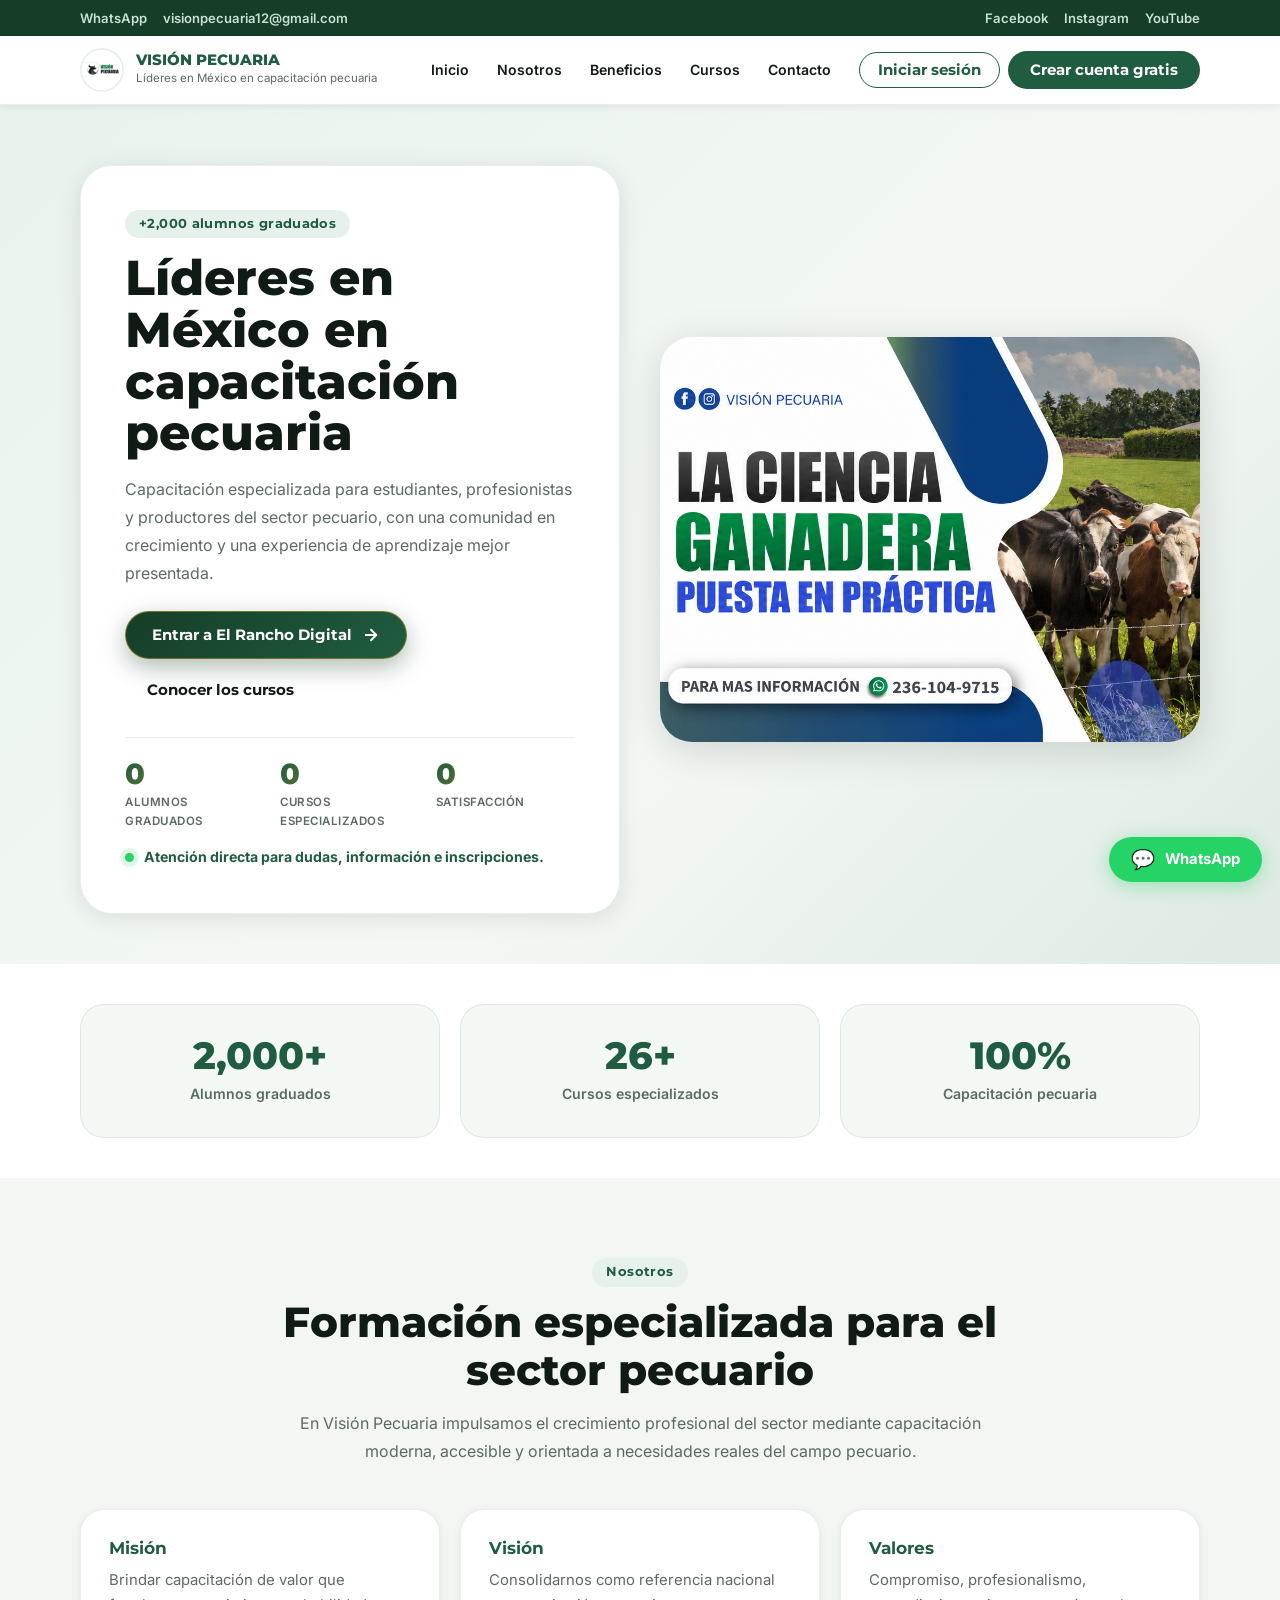
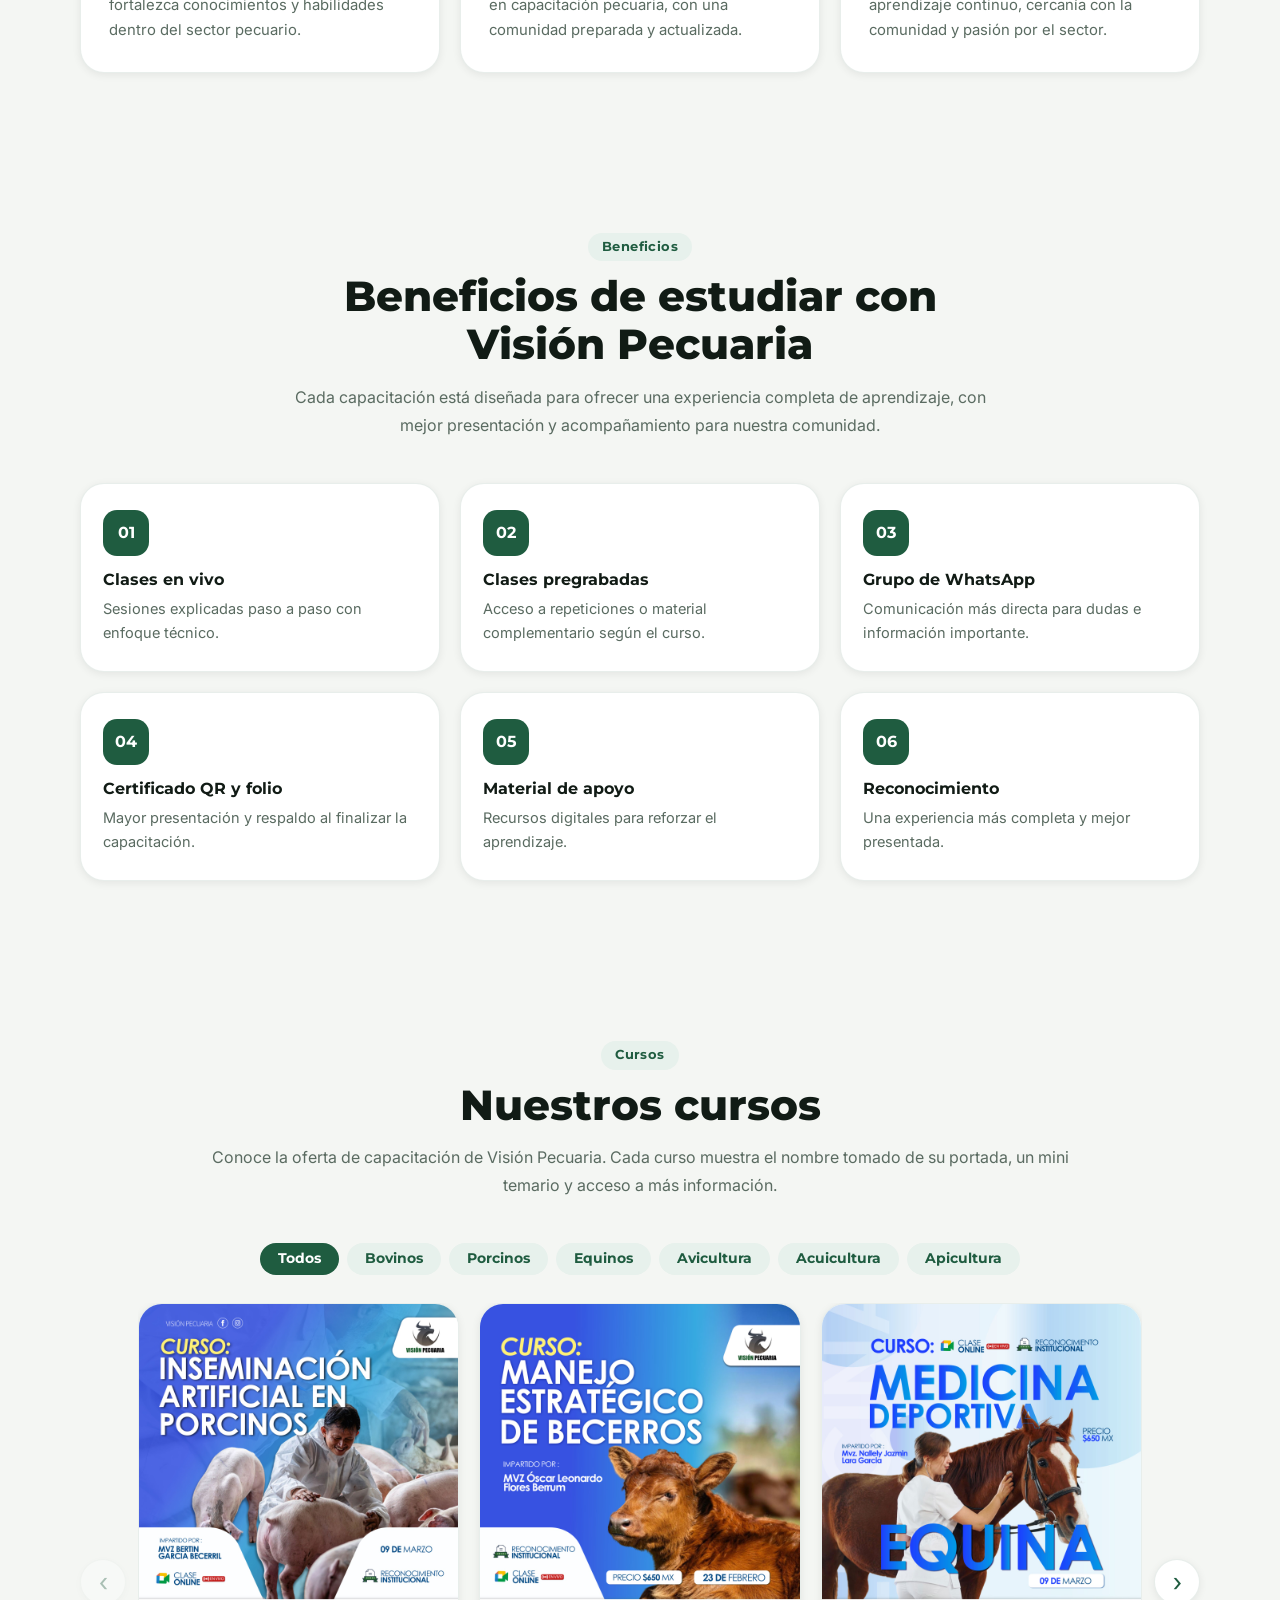
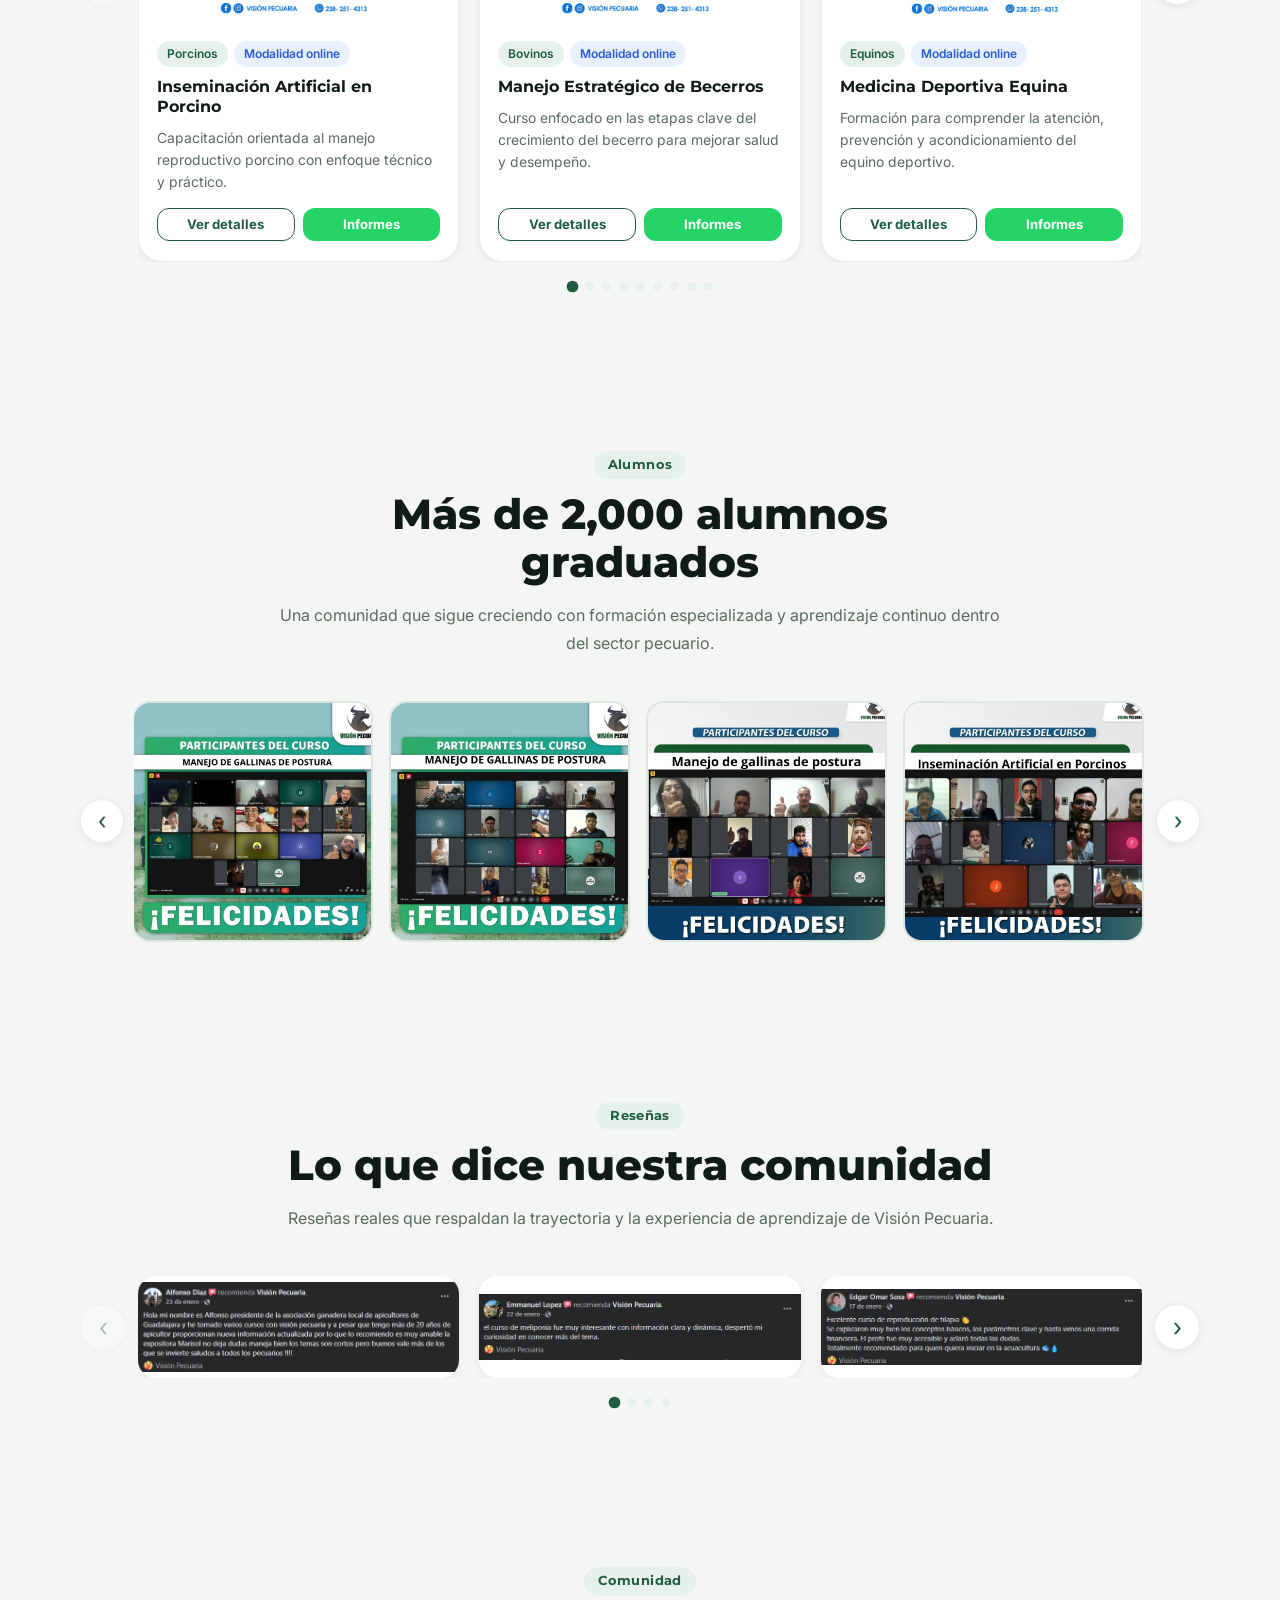
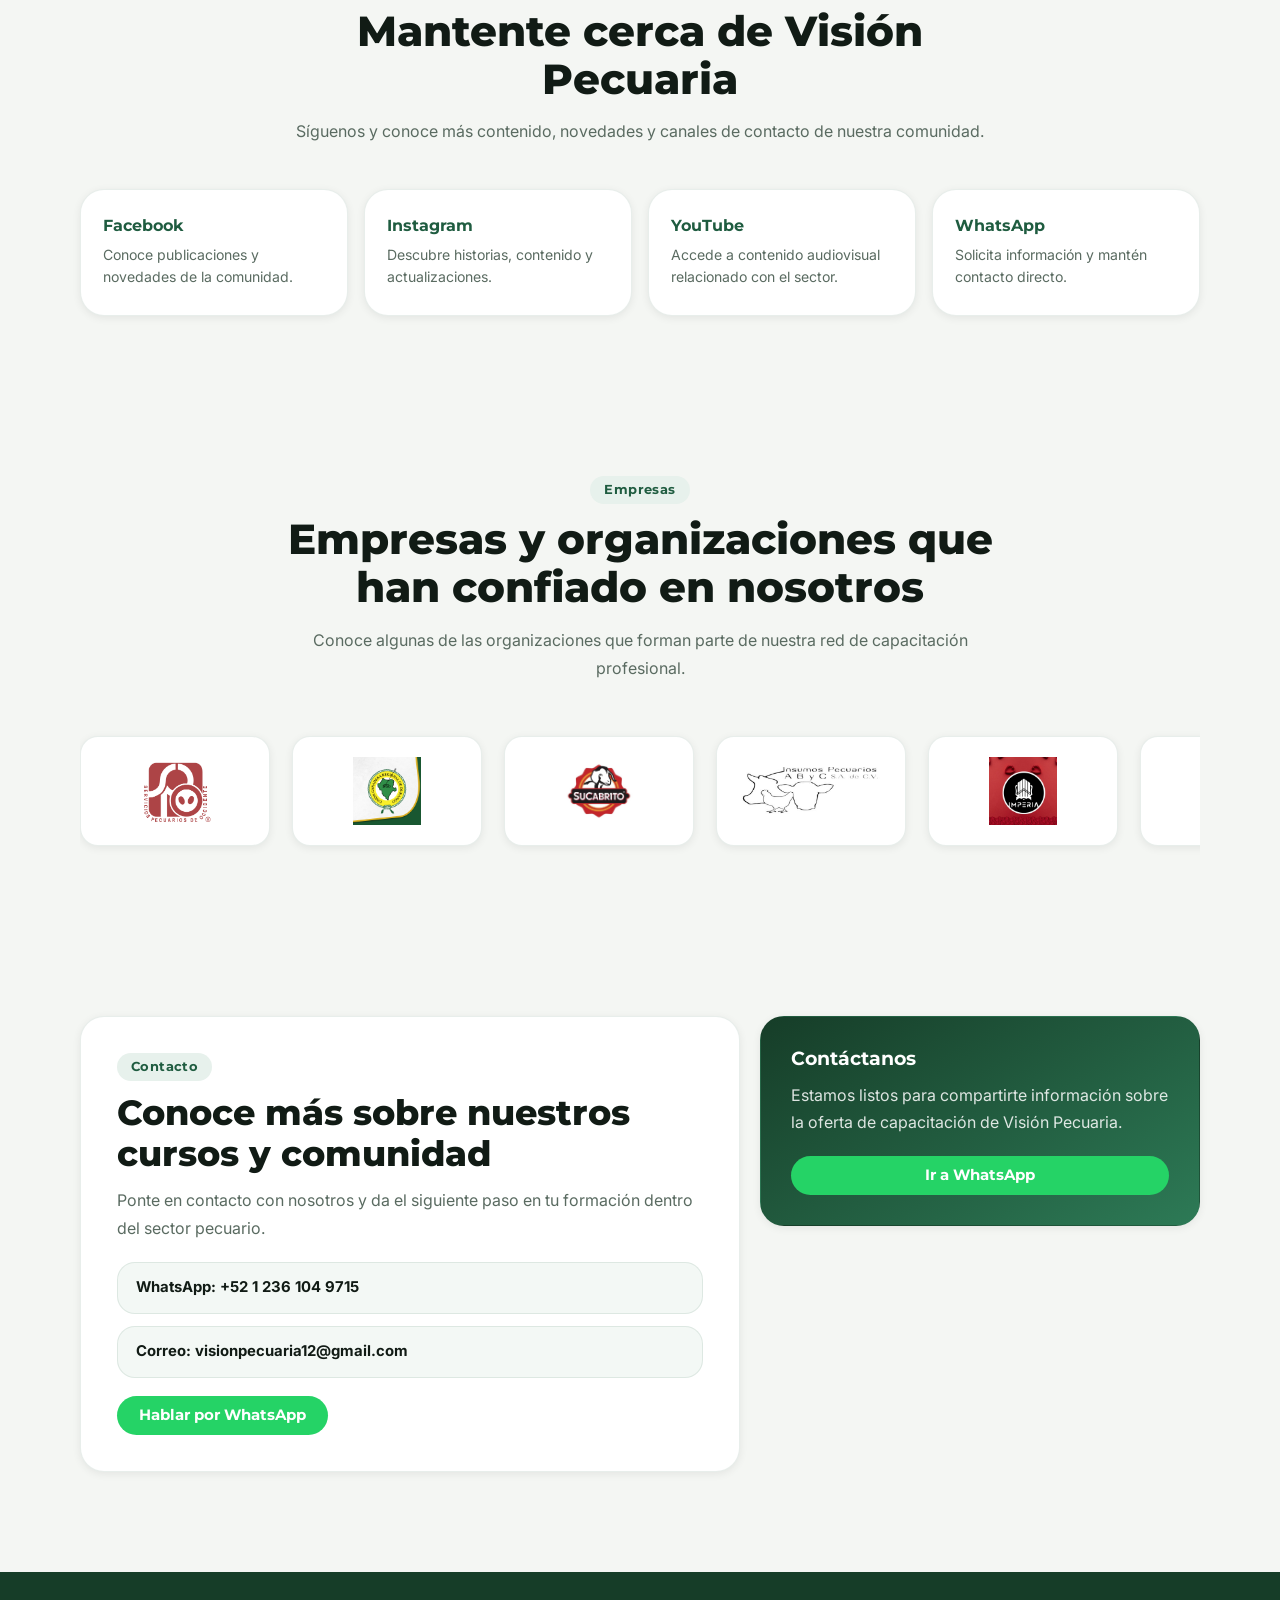
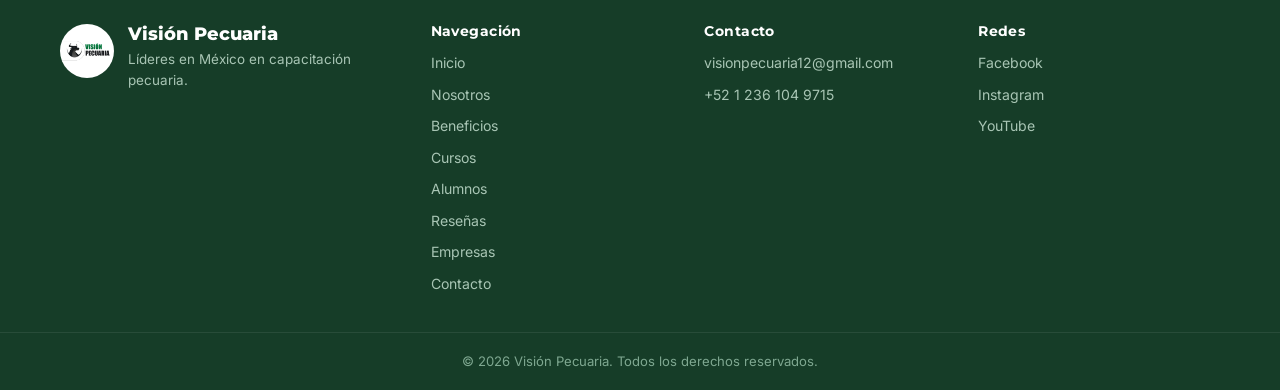
==== commit dc0450c0: "Publica landing oficial sin precios y conecta al nuevo portal" ====
--- a/index.html
+++ b/index.html
@@ -11,8 +11,9 @@
   <link rel="stylesheet" href="styles.css" />
 </head>
 <body>
-  <!-- Funciones globales tempranas para que onclick funcione antes del módulo Firebase -->
-  <script>
+  <!-- Flujo anterior conservado como referencia, pero desactivado.
+       La autenticación y los pagos viven únicamente en El Rancho Digital. -->
+  <script type="text/plain" data-legacy-auth-disabled>
     window.abrirModalAuth = function(tab) {
       const overlay = document.getElementById('authOverlay');
       if (!overlay) return;
@@ -93,20 +94,16 @@
         <a href="#nosotros">Nosotros</a>
         <a href="#beneficios">Beneficios</a>
         <a href="#cursos">Cursos</a>
-        <a href="#alumnos">Alumnos</a>
-        <a href="#resenas">Reseñas</a>
-        <a href="#planes" class="link-vip">✨ Plan VIP</a>
         <a href="#contacto">Contacto</a>
-        <button class="btn btn-login mobile-login" onclick="abrirModalAuth('login')">Iniciar sesión</button>
-        <button class="btn btn-primary mobile-register" onclick="abrirModalAuth('registro')">Crear cuenta gratis</button>
+        <a class="btn btn-login mobile-login" href="https://teccapitalweb.github.io/VisionPecuaria/login.html?tab=login">Iniciar sesión</a>
+        <a class="btn btn-primary mobile-register" href="https://teccapitalweb.github.io/VisionPecuaria/login.html?tab=registro">Crear cuenta gratis</a>
         <a class="btn btn-whatsapp mobile-whatsapp" href="https://wa.me/522361049715" target="_blank" rel="noopener noreferrer">Escríbenos por WhatsApp</a>
       </nav>
 
       <div class="header-auth">
-        <button class="btn btn-login" onclick="abrirModalAuth('login')">Iniciar sesión</button>
-        <button class="btn btn-primary" onclick="abrirModalAuth('registro')">Crear cuenta gratis</button>
-      </div>
-      <a class="btn btn-whatsapp desktop-whatsapp" href="https://wa.me/522361049715" target="_blank" rel="noopener noreferrer">WhatsApp</a>
+        <a class="btn btn-login" href="https://teccapitalweb.github.io/VisionPecuaria/login.html?tab=login">Iniciar sesión</a>
+        <a class="btn btn-primary" href="https://teccapitalweb.github.io/VisionPecuaria/login.html?tab=registro">Crear cuenta gratis</a>
+      </div>
     </div>
   </header>
 
@@ -123,12 +120,12 @@
           </p>
 
           <div class="hero-actions">
-            <button class="btn btn-cta-vip" onclick="document.getElementById('planes').scrollIntoView({behavior:'smooth'})">
+            <a class="btn btn-cta-vip" href="https://teccapitalweb.github.io/VisionPecuaria/login.html?tab=login">
               <span class="btn-cta-shine"></span>
-              <span>👑 Ver Plan Élite Pecuario</span>
+              <span>Entrar a El Rancho Digital</span>
               <svg width="18" height="18" viewBox="0 0 24 24" fill="none" stroke="currentColor" stroke-width="2.5" stroke-linecap="round" stroke-linejoin="round"><line x1="5" y1="12" x2="19" y2="12"/><polyline points="12 5 19 12 12 19"/></svg>
-            </button>
-            <button class="btn btn-secondary" onclick="abrirModalAuth('registro')">🎁 Crear cuenta gratis</button>
+            </a>
+            <a class="btn btn-secondary" href="#cursos">Conocer los cursos</a>
           </div>
 
           <div class="hero-stats">
@@ -152,13 +149,13 @@
         </div>
 
         <div class="hero-media">
-          <img src="assets/banner/banner-principal.jpg" alt="Banner principal de Visión Pecuaria">
+          <img src="assets/banner/banner-principal-236-104-9715.png" alt="Banner principal de Visión Pecuaria con atención al 236 104 9715">
         </div>
       </div>
 
       <!-- Banner visible solo en móvil, debajo del copy -->
       <div class="container hero-banner-mobile">
-        <img src="assets/banner/banner-principal.jpg" alt="Banner Visión Pecuaria">
+        <img src="assets/banner/banner-principal-236-104-9715.png" alt="Banner Visión Pecuaria con atención al 236 104 9715">
       </div>
     </section>
 
@@ -413,7 +410,7 @@
     <!-- ════════════════════════════════════════════════════════════ -->
     <!-- ✨ SECCIÓN: PLAN ÉLITE PECUARIO — pricing premium con animaciones -->
     <!-- ════════════════════════════════════════════════════════════ -->
-    <section class="section planes-section" id="planes">
+    <section class="section planes-section" id="planes" hidden aria-hidden="true">
       <div class="planes-bg">
         <div class="planes-orb planes-orb--1"></div>
         <div class="planes-orb planes-orb--2"></div>
@@ -691,7 +688,7 @@
   <!-- ═══════════════════════════════════════════════════════════ -->
   <!-- 🔐 MODAL DE AUTENTICACIÓN — versión premium oscura            -->
   <!-- ═══════════════════════════════════════════════════════════ -->
-  <div class="auth-overlay" id="authOverlay" onclick="if(event.target===this)cerrarModalAuth()">
+  <div class="auth-overlay" id="authOverlay" hidden aria-hidden="true">
     <div class="auth-bg-orbs">
       <div class="auth-orb auth-orb--1"></div>
       <div class="auth-orb auth-orb--2"></div>
@@ -791,7 +788,7 @@
   <!-- ═══════════════════════════════════════════════════════════ -->
   <!-- 🔥 FIREBASE — Auth + Firestore con autologin cross-domain    -->
   <!-- ═══════════════════════════════════════════════════════════ -->
-  <script type="module">
+  <script type="text/plain" data-legacy-auth-disabled>
     import { initializeApp } from "https://www.gstatic.com/firebasejs/10.11.0/firebase-app.js";
     import {
       getAuth, createUserWithEmailAndPassword, signInWithEmailAndPassword,
@@ -1092,7 +1089,7 @@
   </script>
 
 
-  <script>
+  <script type="text/plain" data-legacy-checkout-disabled>
     // ════════════════════════════════════════════════════════════
     // 👑 SUSCRIPCIÓN ÉLITE PECUARIO — Stripe Checkout
     // ════════════════════════════════════════════════════════════
@@ -1156,7 +1153,7 @@
 
         throw new Error('Respuesta inesperada del servidor de pagos');
       } catch (e) {
-        const numero = '5212361100649';
+        const numero = '522361049715';
         const msg = encodeURIComponent('Hola, intenté pagar mi suscripción Élite Pecuario y me dio error. Email: ' + (user.email || '') + ' Plan: ' + plan);
         if (confirm('Error al procesar el pago: ' + e.message + '\n\n¿Quieres contactarnos por WhatsApp para procesar tu pago?')) {
           window.open('https://wa.me/' + numero + '?text=' + msg, '_blank');
@@ -1167,7 +1164,7 @@
 
     // Monta el Stripe Embedded Checkout en un overlay modal bonito
     async function montarStripeEmbedded(clientSecret) {
-      const STRIPE_PK = window.STRIPE_PUBLIC_KEY || 'pk_test_51TMAchPBgqsOPfUYtBbalhoOLnnGz6LymFleli7OxTDbiK4FNYX0K82ispYDb39zKJQXevyMtIPetxVAvq9hhb5P005VGgxu99';
+      const STRIPE_PK = window.STRIPE_PUBLIC_KEY || 'pk_live_51TMAcSA7If2CqXs9NuKsM1cVT9n5agProkMR8HFiT6QTXzS0g9PtiokZ4cpT1Qo3rk9bbsrZHx9sOUbE9UEOjgGs00n1OM3Y9b';
 
       // 🧹 Limpiar checkout previo si existe (Stripe NO permite múltiples Embedded)
       if (window.__stripeCheckoutInstance) {
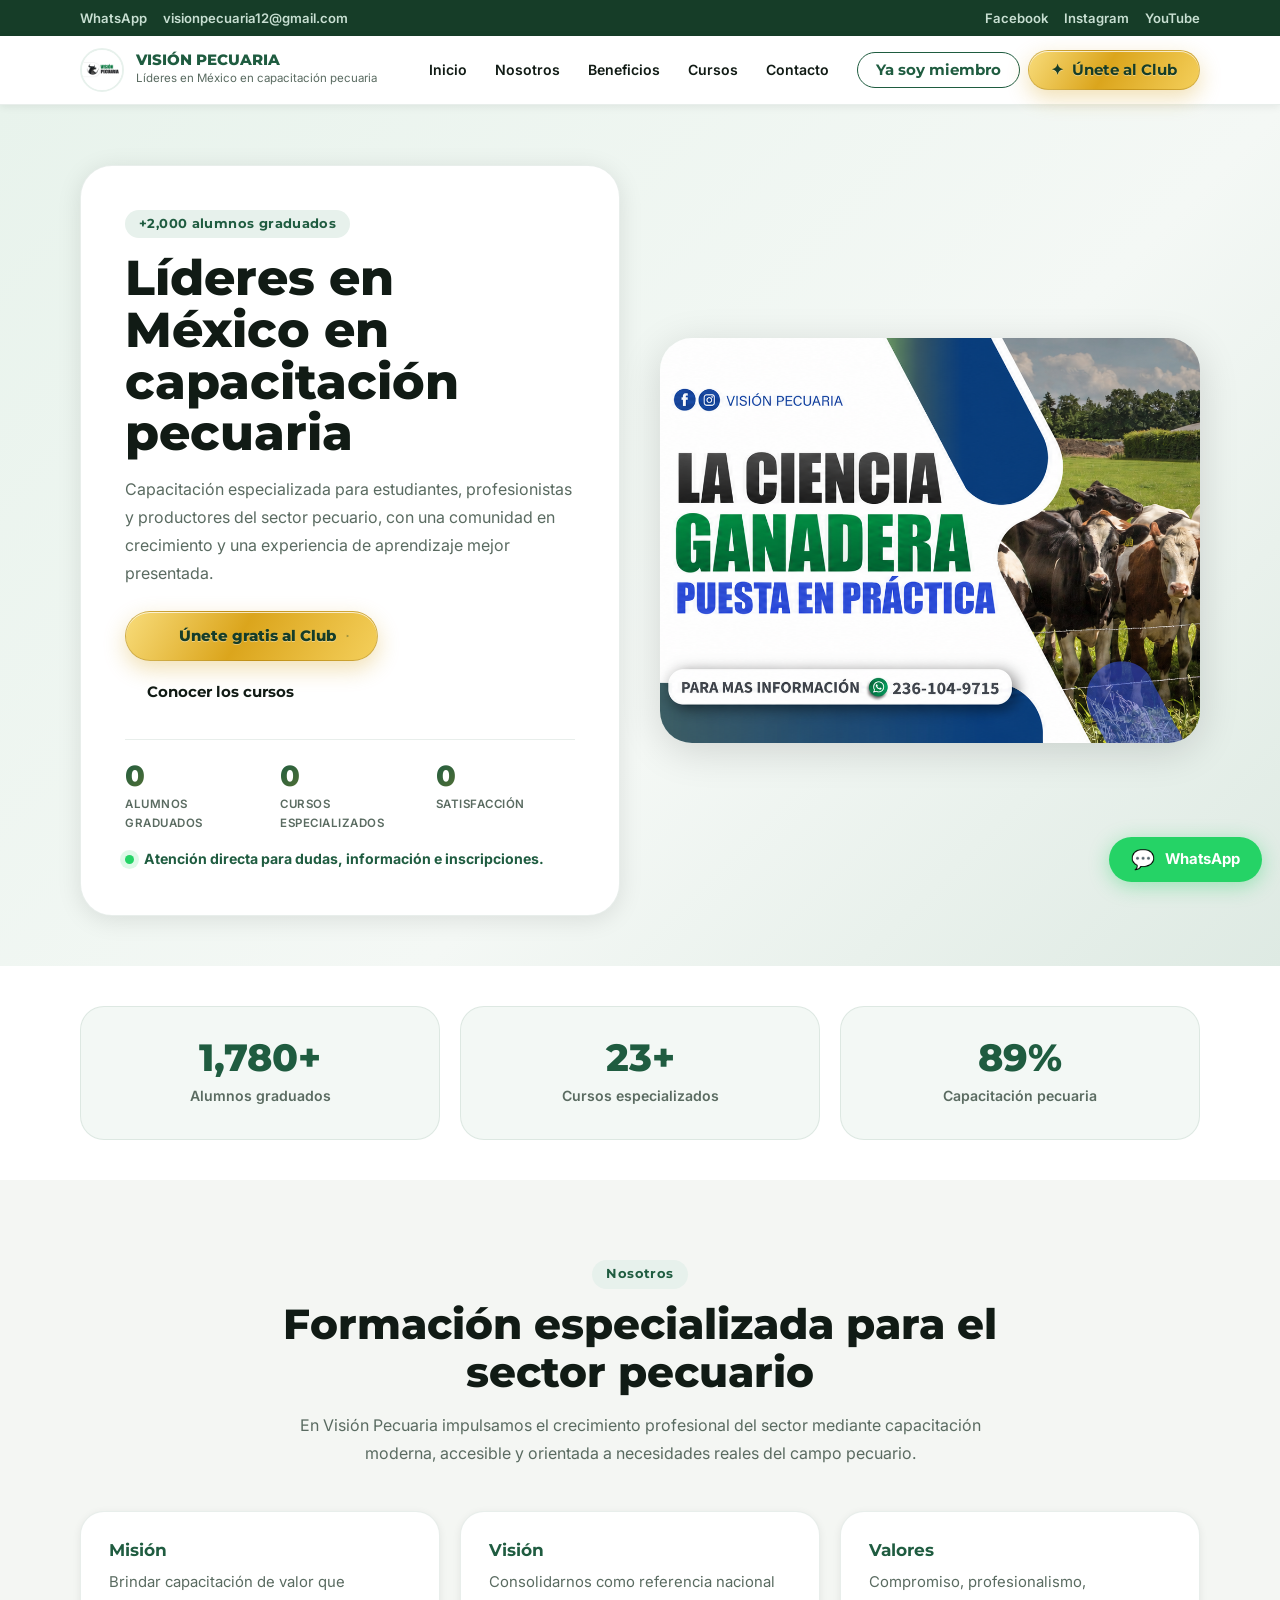
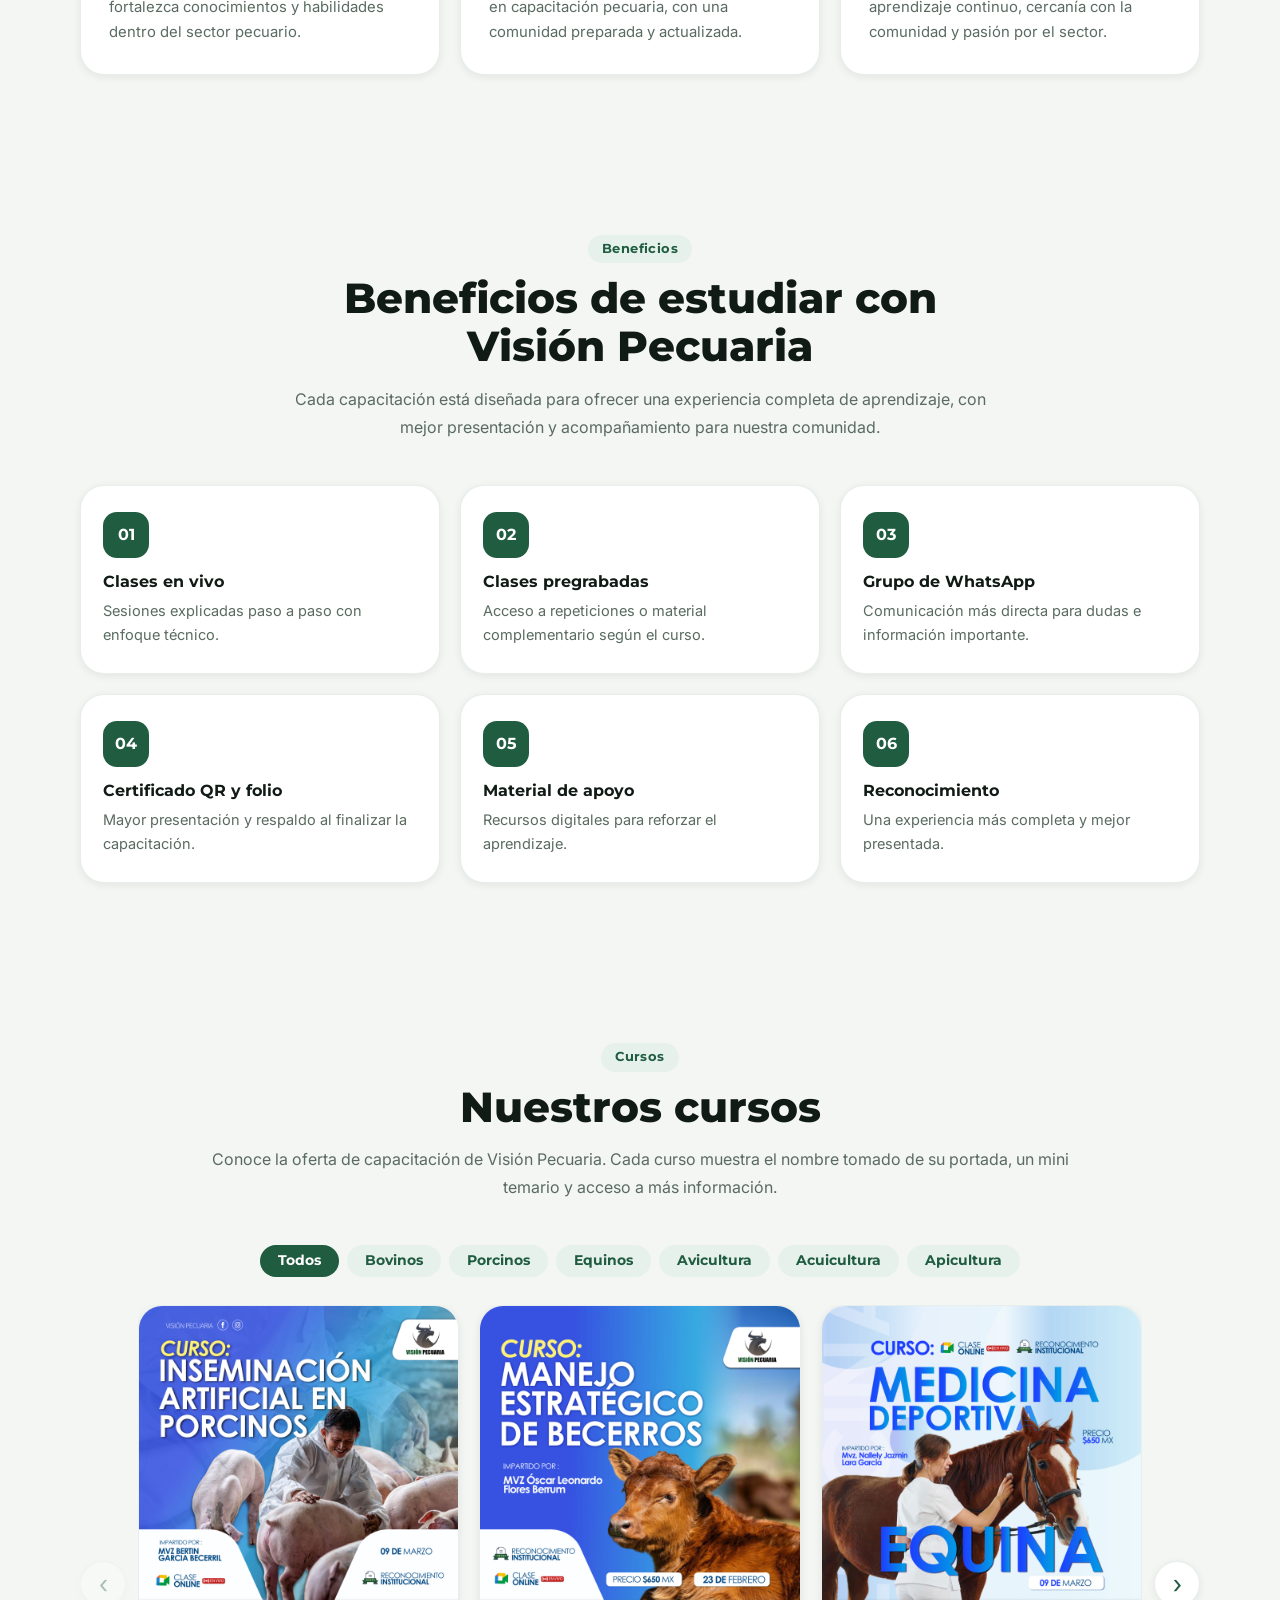
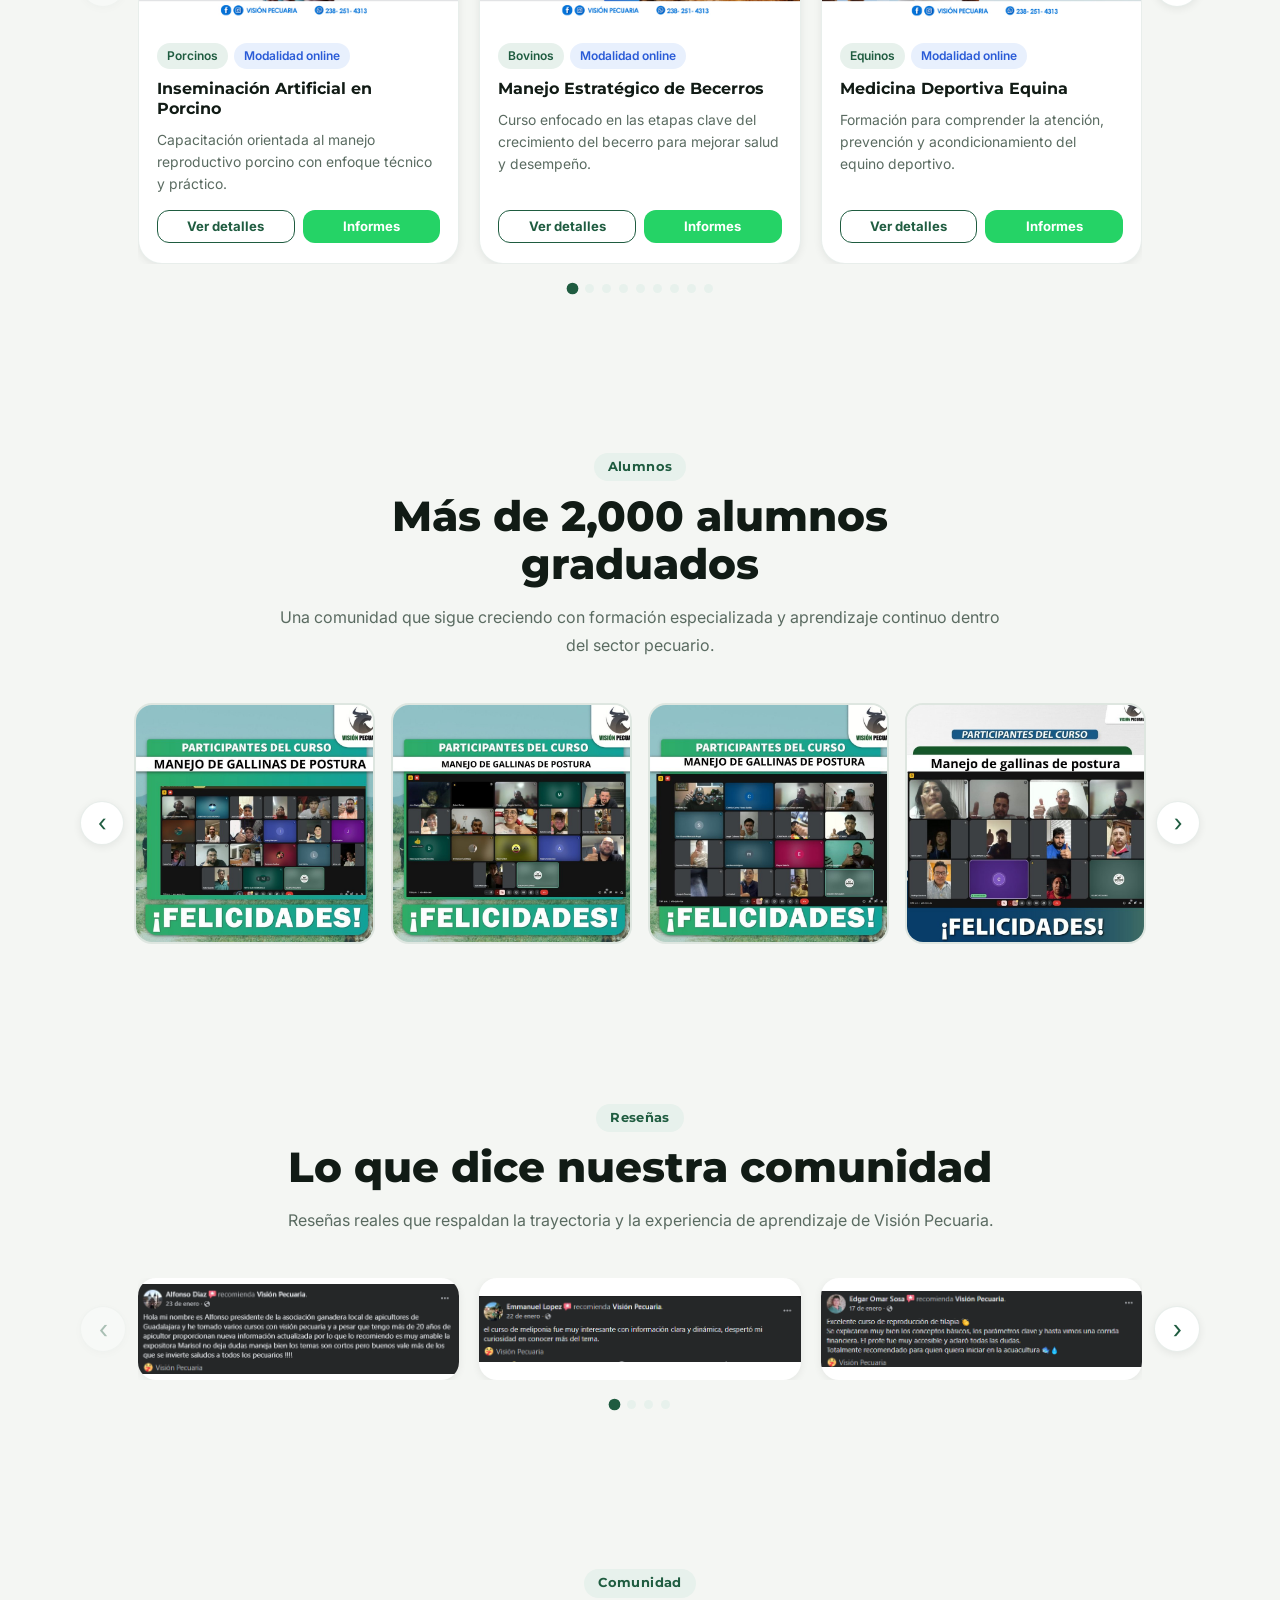
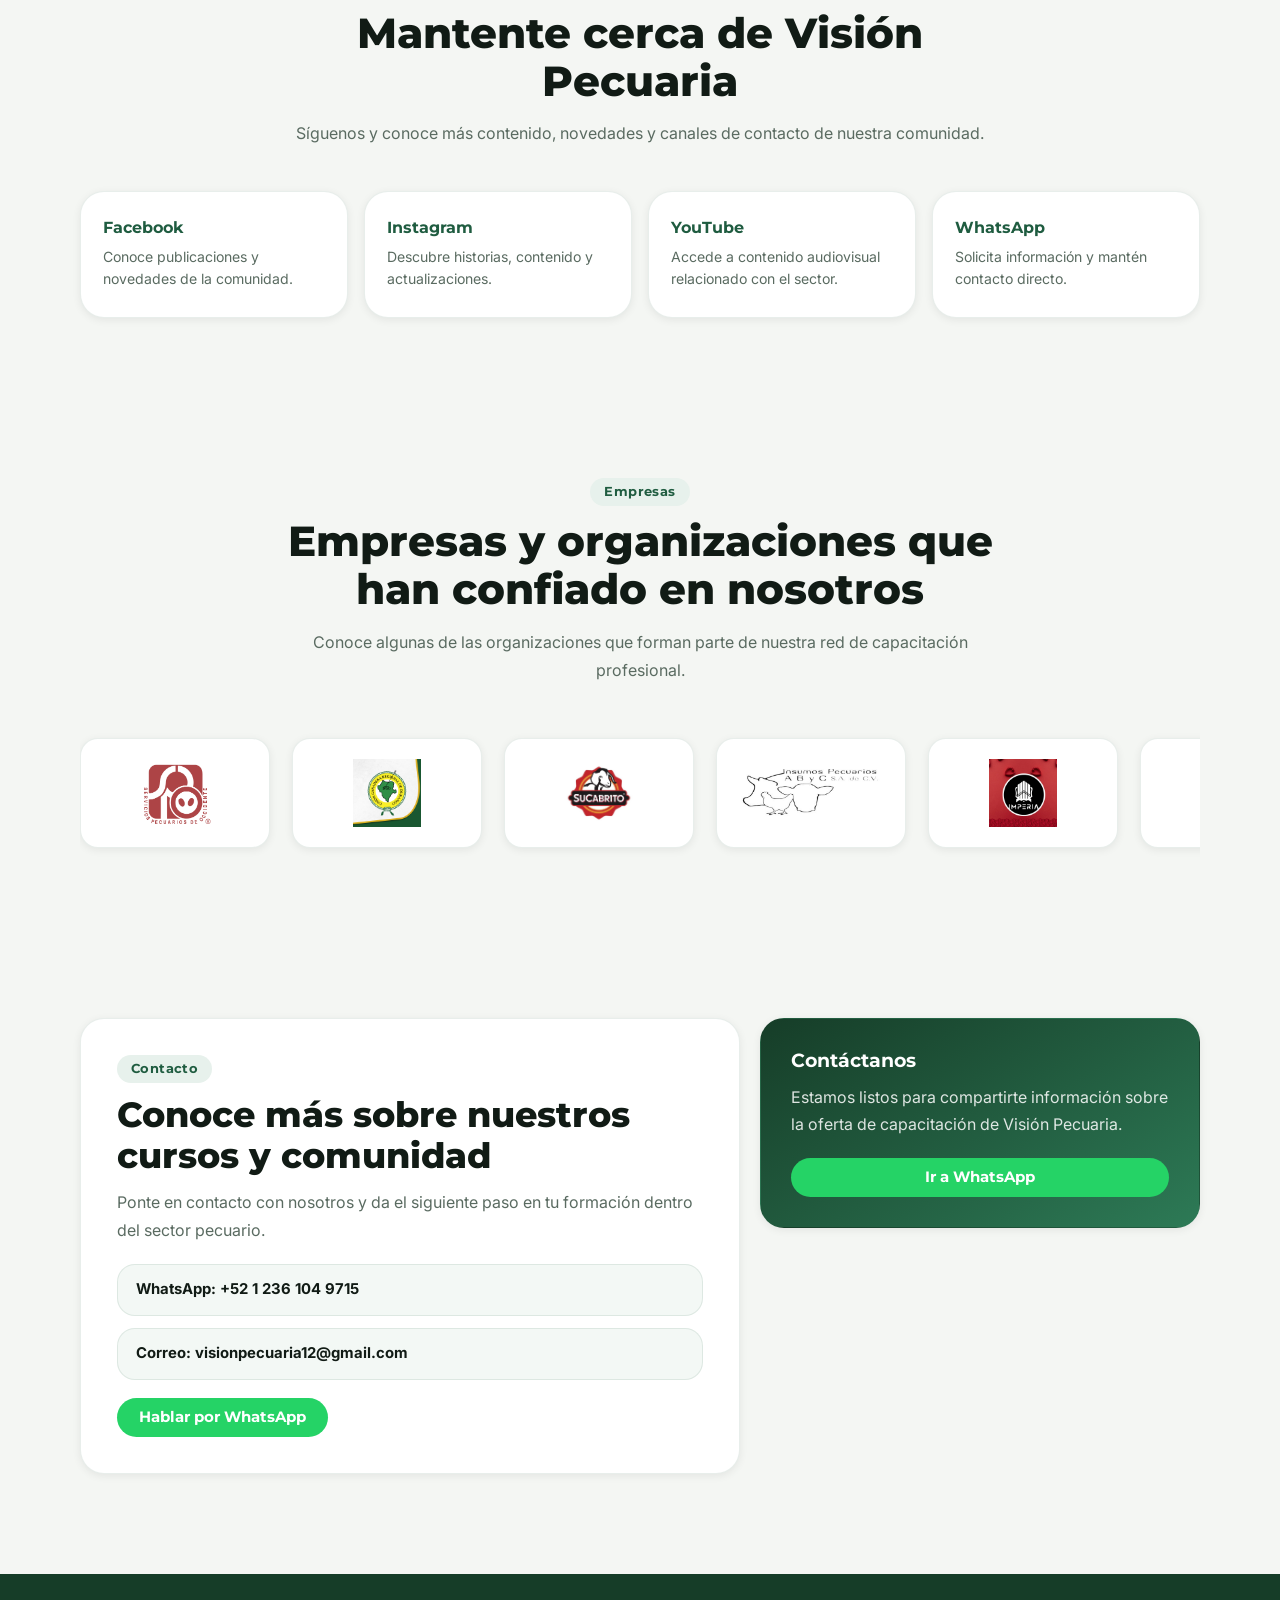
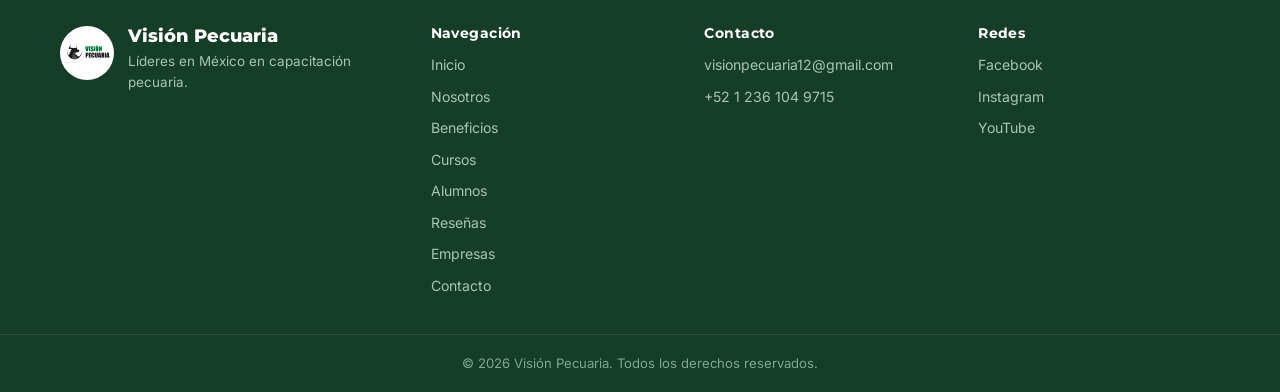
==== commit 39d6bfcf: "Destaca la invitacion para unirse al club" ====
--- a/index.html
+++ b/index.html
@@ -95,14 +95,20 @@
         <a href="#beneficios">Beneficios</a>
         <a href="#cursos">Cursos</a>
         <a href="#contacto">Contacto</a>
-        <a class="btn btn-login mobile-login" href="https://teccapitalweb.github.io/VisionPecuaria/login.html?tab=login">Iniciar sesión</a>
-        <a class="btn btn-primary mobile-register" href="https://teccapitalweb.github.io/VisionPecuaria/login.html?tab=registro">Crear cuenta gratis</a>
+        <a class="btn btn-login mobile-login" href="https://teccapitalweb.github.io/VisionPecuaria/login.html?tab=login">Ya soy miembro</a>
+        <a class="btn btn-club mobile-register" href="https://teccapitalweb.github.io/VisionPecuaria/login.html?tab=registro">
+          <span aria-hidden="true">✦</span>
+          <span>Únete al Club</span>
+        </a>
         <a class="btn btn-whatsapp mobile-whatsapp" href="https://wa.me/522361049715" target="_blank" rel="noopener noreferrer">Escríbenos por WhatsApp</a>
       </nav>
 
       <div class="header-auth">
-        <a class="btn btn-login" href="https://teccapitalweb.github.io/VisionPecuaria/login.html?tab=login">Iniciar sesión</a>
-        <a class="btn btn-primary" href="https://teccapitalweb.github.io/VisionPecuaria/login.html?tab=registro">Crear cuenta gratis</a>
+        <a class="btn btn-login" href="https://teccapitalweb.github.io/VisionPecuaria/login.html?tab=login">Ya soy miembro</a>
+        <a class="btn btn-club" href="https://teccapitalweb.github.io/VisionPecuaria/login.html?tab=registro">
+          <span aria-hidden="true">✦</span>
+          <span>Únete al Club</span>
+        </a>
       </div>
     </div>
   </header>
@@ -120,9 +126,9 @@
           </p>
 
           <div class="hero-actions">
-            <a class="btn btn-cta-vip" href="https://teccapitalweb.github.io/VisionPecuaria/login.html?tab=login">
+            <a class="btn btn-cta-vip btn-club" href="https://teccapitalweb.github.io/VisionPecuaria/login.html?tab=registro">
               <span class="btn-cta-shine"></span>
-              <span>Entrar a El Rancho Digital</span>
+              <span>Únete gratis al Club</span>
               <svg width="18" height="18" viewBox="0 0 24 24" fill="none" stroke="currentColor" stroke-width="2.5" stroke-linecap="round" stroke-linejoin="round"><line x1="5" y1="12" x2="19" y2="12"/><polyline points="12 5 19 12 12 19"/></svg>
             </a>
             <a class="btn btn-secondary" href="#cursos">Conocer los cursos</a>
--- a/styles.css
+++ b/styles.css
@@ -508,6 +508,63 @@
 }
 .btn.btn-login:hover { background: var(--g800); color: #fff; }
 
+.btn.btn-club {
+  position: relative;
+  isolation: isolate;
+  overflow: hidden;
+  color: #163d28;
+  background: linear-gradient(120deg, #f8dc7a 0%, #dba51c 46%, #f4cf5b 100%);
+  border: 1px solid rgba(123, 86, 0, .24);
+  box-shadow:
+    0 8px 22px rgba(212, 160, 23, .32),
+    inset 0 1px 0 rgba(255, 255, 255, .72);
+  text-shadow: 0 1px 0 rgba(255, 255, 255, .38);
+  animation: clubButtonPulse 2.8s ease-in-out infinite;
+}
+.btn.btn-club::before {
+  content: "";
+  position: absolute;
+  z-index: -1;
+  inset: 0;
+  width: 45%;
+  transform: translateX(-160%) skewX(-18deg);
+  background: linear-gradient(90deg, transparent, rgba(255, 255, 255, .72), transparent);
+  animation: clubButtonShine 3.6s ease-in-out infinite;
+}
+.btn.btn-club:hover {
+  color: #0e2d1d;
+  filter: saturate(1.08) brightness(1.04);
+  transform: translateY(-2px) scale(1.025);
+  box-shadow:
+    0 13px 30px rgba(212, 160, 23, .43),
+    inset 0 1px 0 rgba(255, 255, 255, .8);
+}
+.btn.btn-club:focus-visible {
+  outline: 3px solid rgba(212, 160, 23, .38);
+  outline-offset: 3px;
+}
+.btn.btn-club > span,
+.btn.btn-club > svg {
+  position: relative;
+  z-index: 1;
+}
+
+@keyframes clubButtonPulse {
+  0%, 100% { box-shadow: 0 8px 22px rgba(212, 160, 23, .28), inset 0 1px 0 rgba(255, 255, 255, .72); }
+  50% { box-shadow: 0 10px 29px rgba(212, 160, 23, .48), 0 0 0 5px rgba(212, 160, 23, .09), inset 0 1px 0 rgba(255, 255, 255, .72); }
+}
+@keyframes clubButtonShine {
+  0%, 58% { transform: translateX(-160%) skewX(-18deg); }
+  82%, 100% { transform: translateX(310%) skewX(-18deg); }
+}
+
+@media (prefers-reduced-motion: reduce) {
+  .btn.btn-club,
+  .btn.btn-club::before {
+    animation: none;
+  }
+}
+
 .header-auth {
   display: flex; gap: 8px; align-items: center;
 }
@@ -547,6 +604,12 @@
   box-shadow: 0 8px 24px rgba(22,61,40,.35);
   transition: transform .2s, box-shadow .2s;
 }
+.btn-cta-vip.btn-club {
+  padding: 15px 28px;
+  color: #163d28;
+  border-color: rgba(123, 86, 0, .28);
+  font-weight: 800;
+}
 .btn-cta-vip:hover {
   transform: translateY(-2px);
   box-shadow: 0 12px 30px rgba(22,61,40,.5);
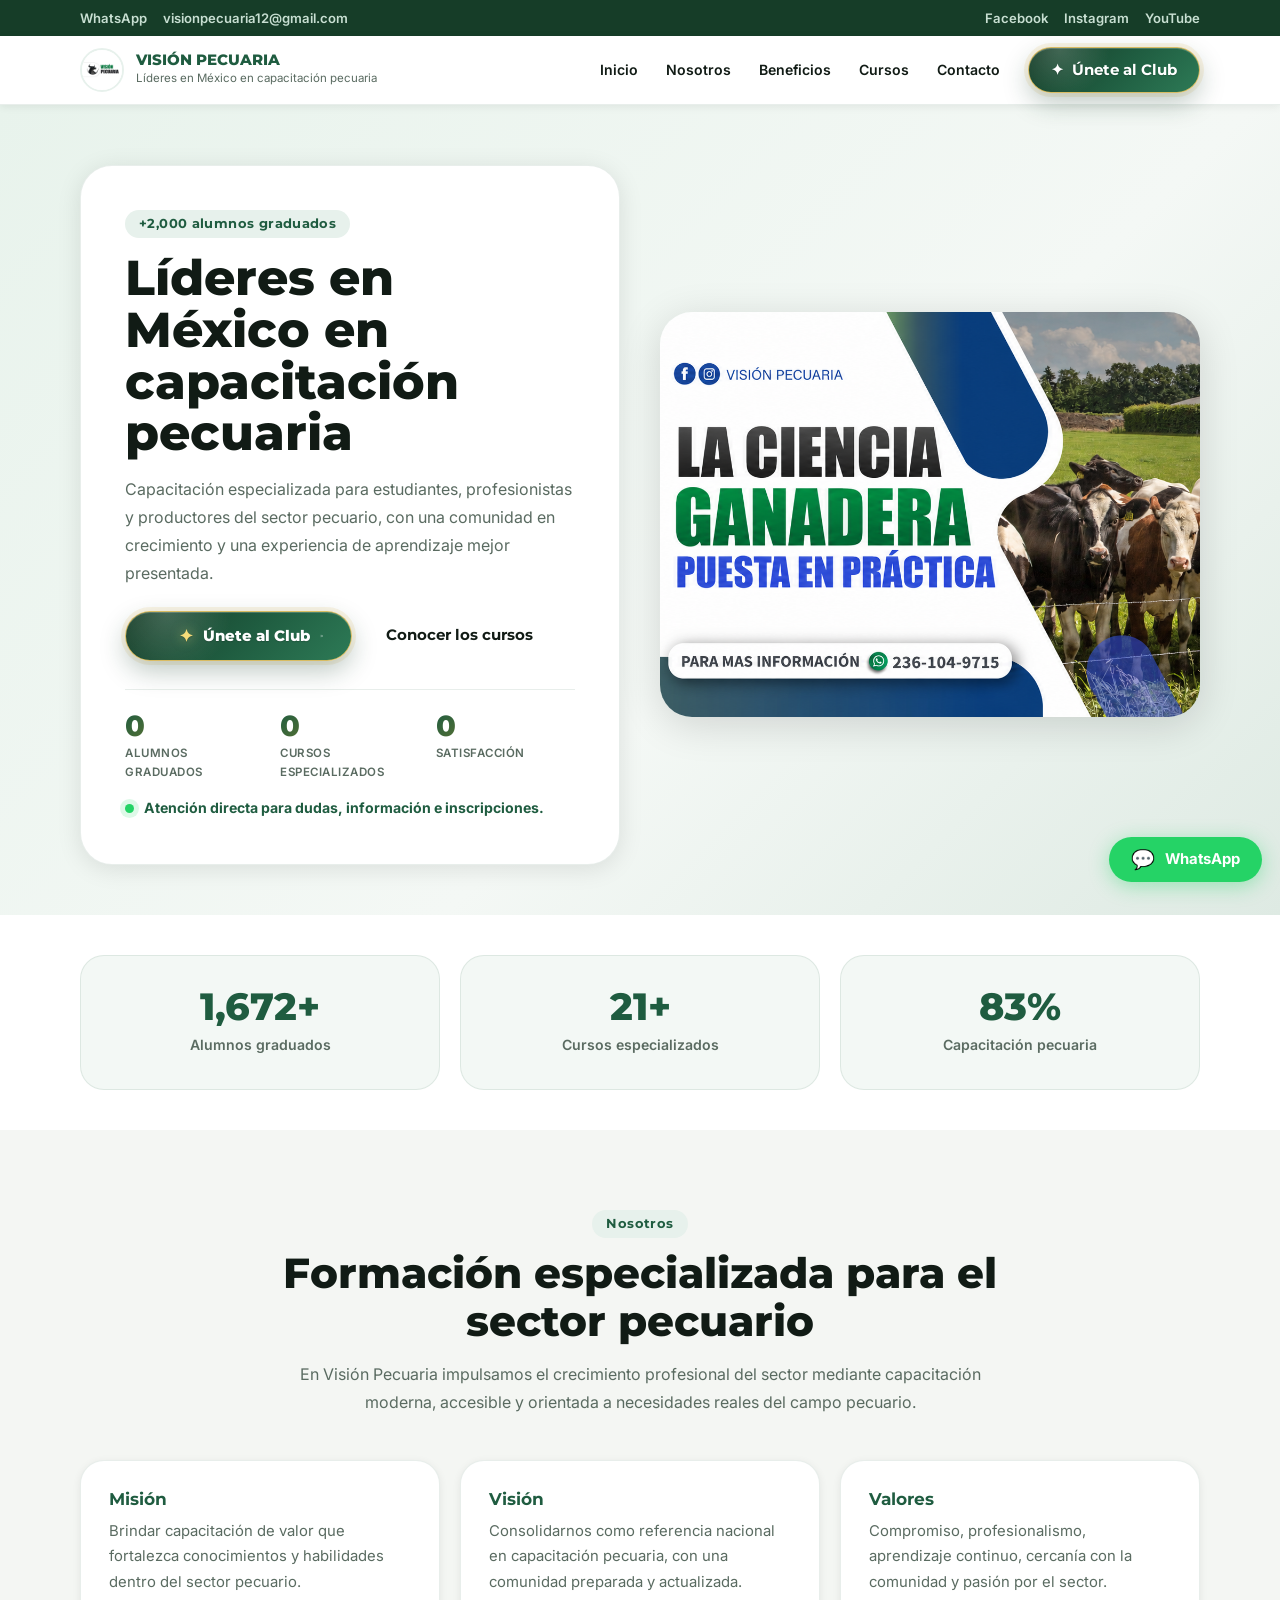
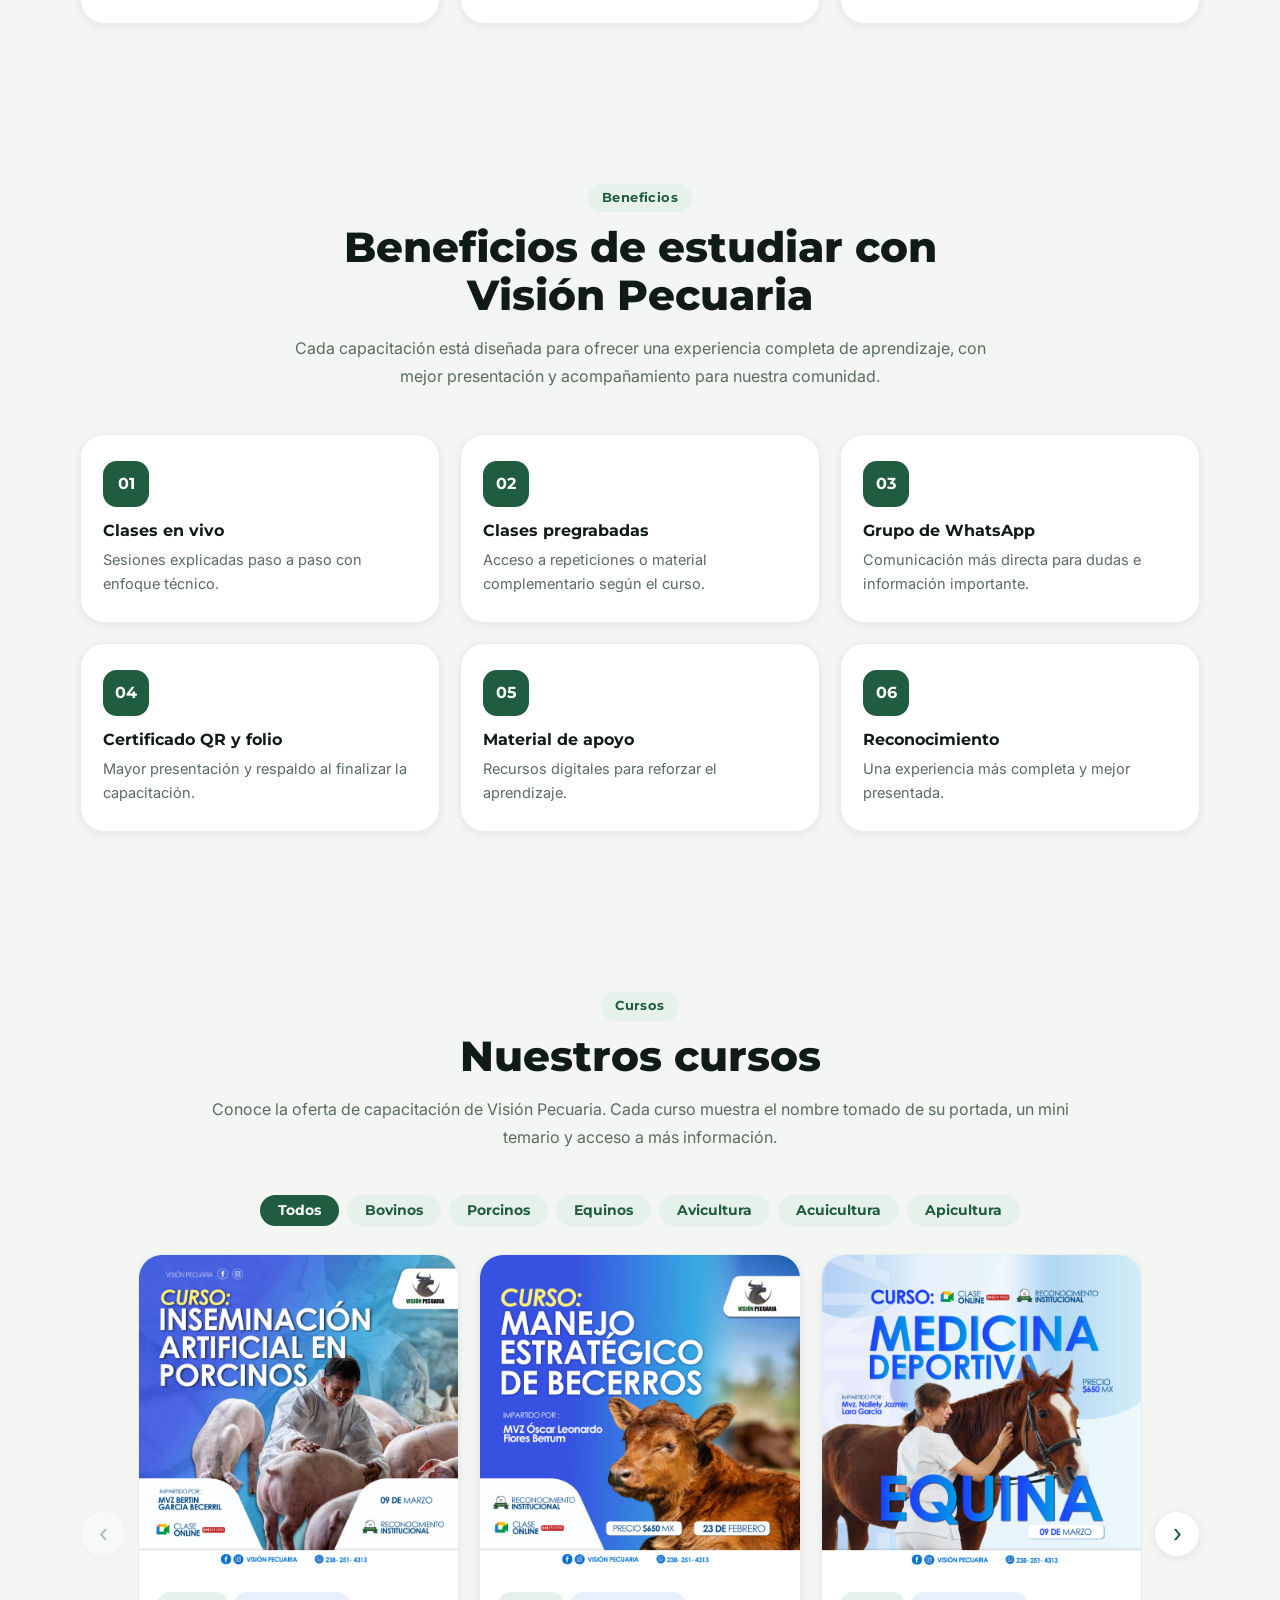
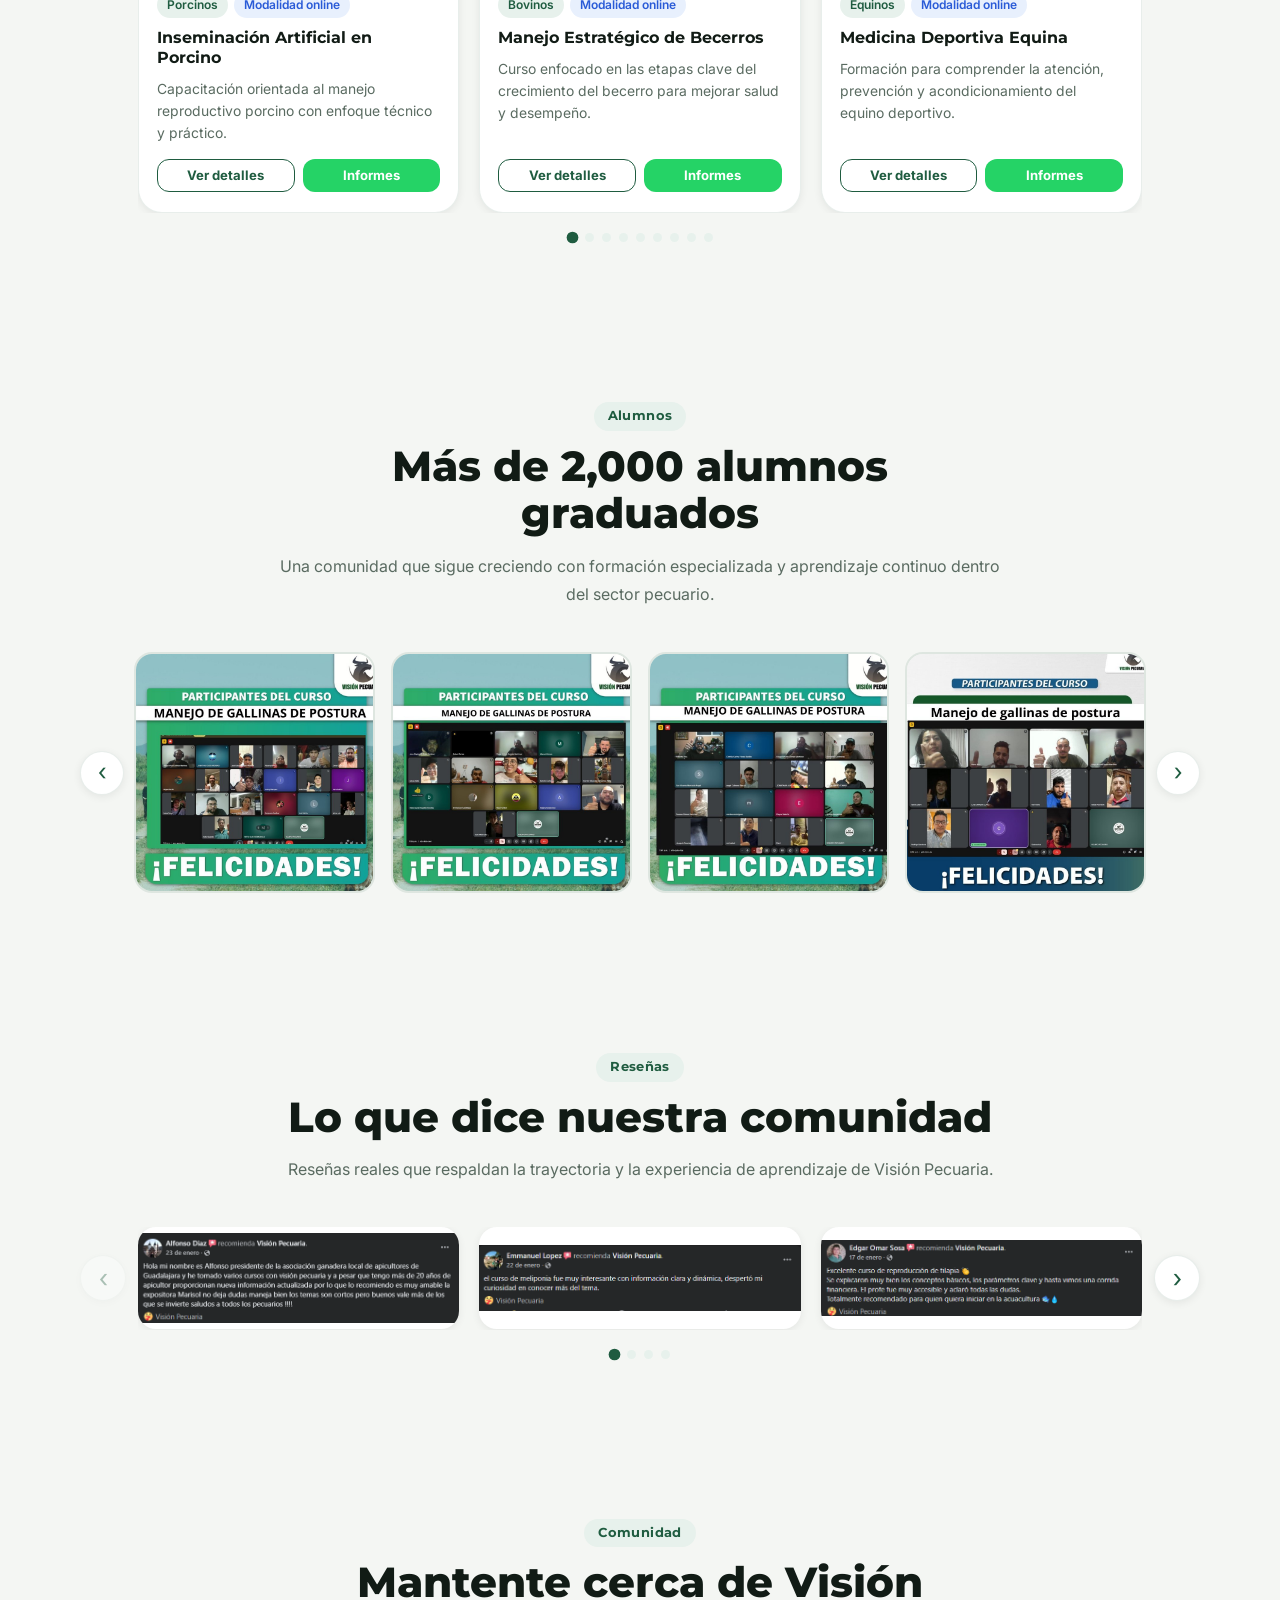
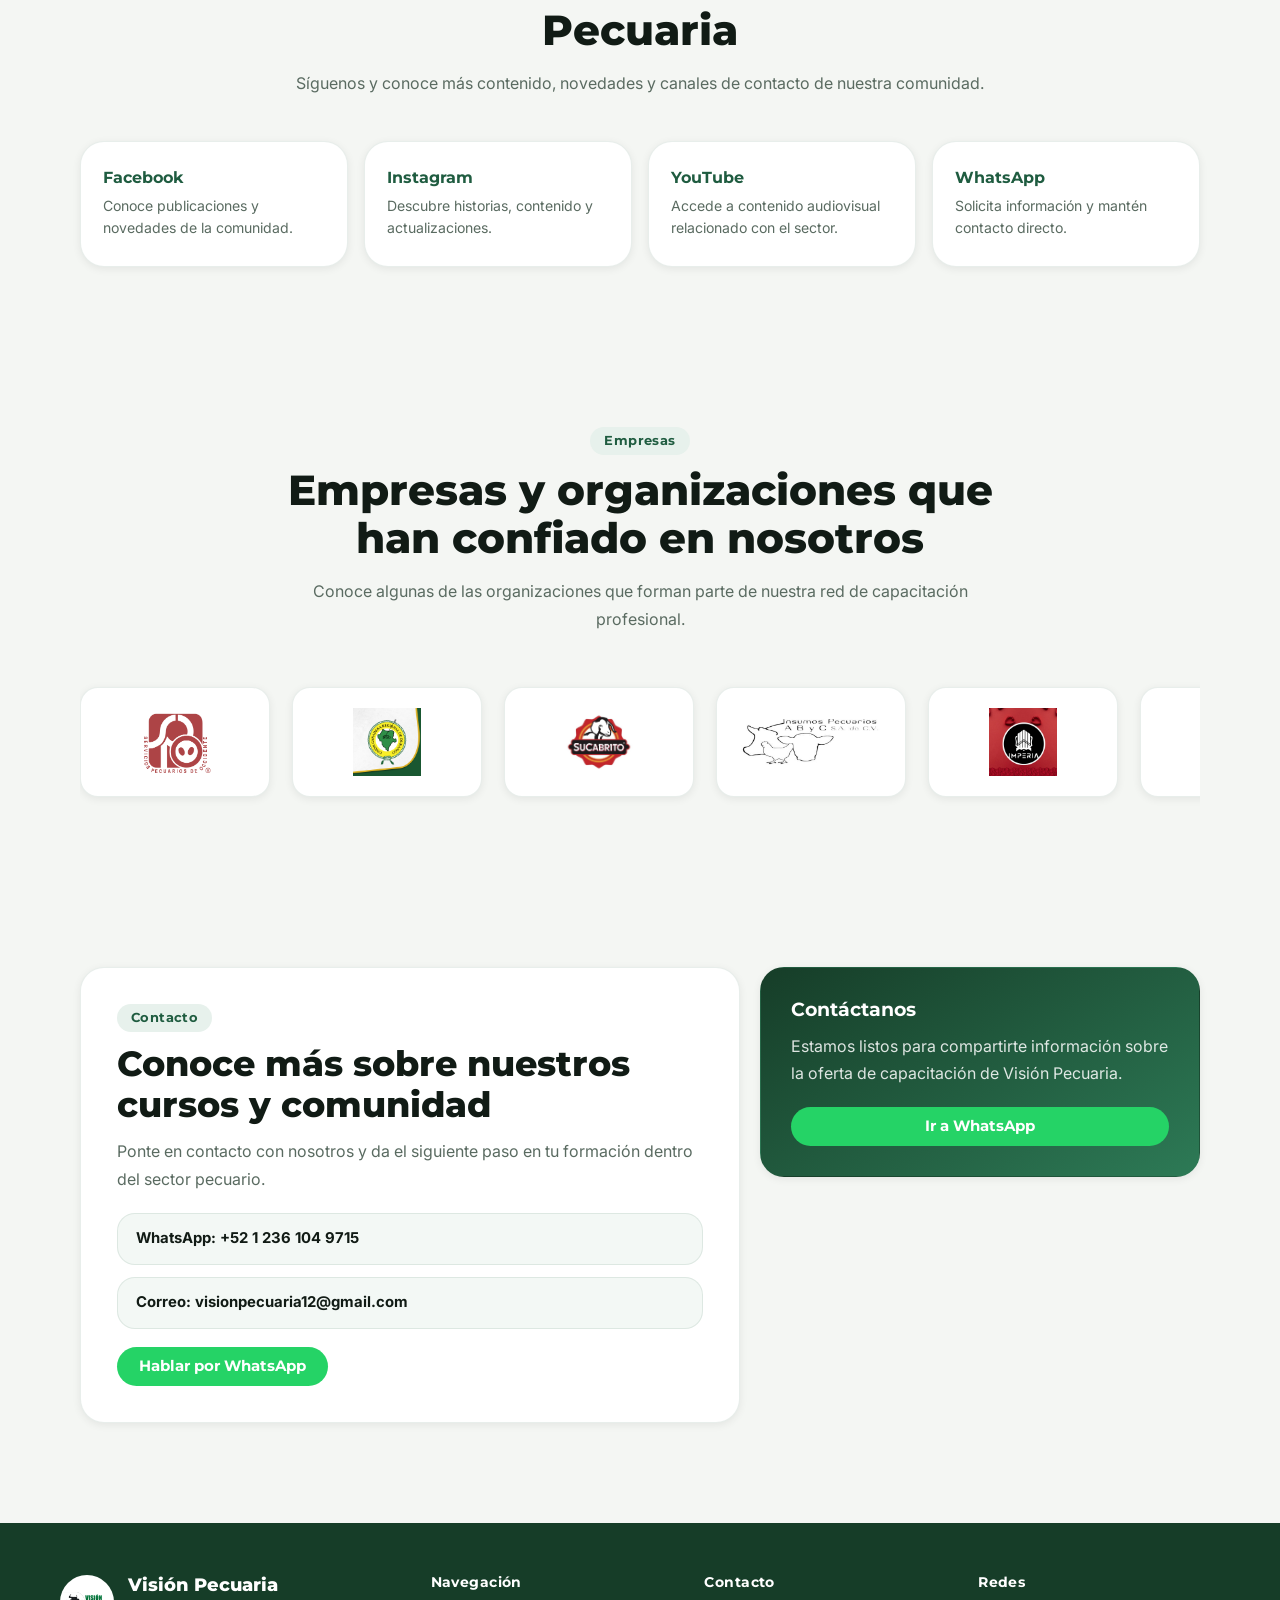
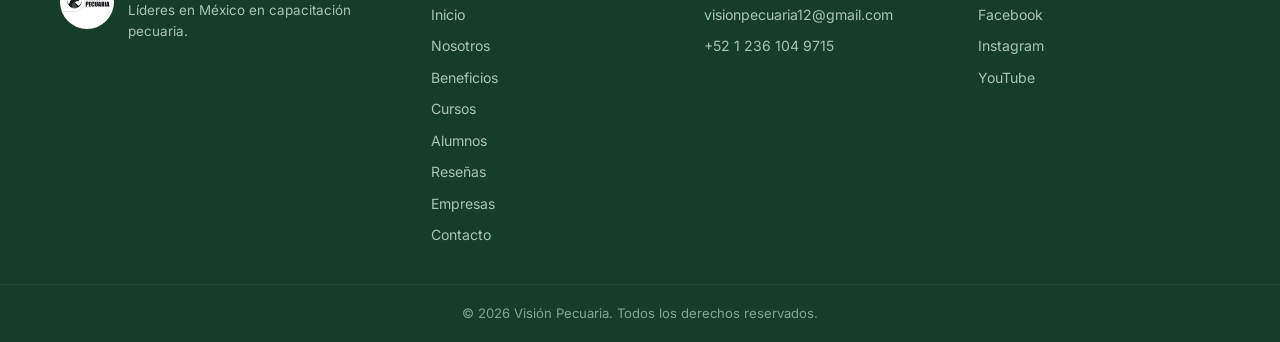
==== commit 6a0cd786: "Perfecciona el acceso al club y el diseno movil" ====
--- a/index.html
+++ b/index.html
@@ -95,7 +95,6 @@
         <a href="#beneficios">Beneficios</a>
         <a href="#cursos">Cursos</a>
         <a href="#contacto">Contacto</a>
-        <a class="btn btn-login mobile-login" href="https://teccapitalweb.github.io/VisionPecuaria/login.html?tab=login">Ya soy miembro</a>
         <a class="btn btn-club mobile-register" href="https://teccapitalweb.github.io/VisionPecuaria/login.html?tab=registro">
           <span aria-hidden="true">✦</span>
           <span>Únete al Club</span>
@@ -104,7 +103,6 @@
       </nav>
 
       <div class="header-auth">
-        <a class="btn btn-login" href="https://teccapitalweb.github.io/VisionPecuaria/login.html?tab=login">Ya soy miembro</a>
         <a class="btn btn-club" href="https://teccapitalweb.github.io/VisionPecuaria/login.html?tab=registro">
           <span aria-hidden="true">✦</span>
           <span>Únete al Club</span>
@@ -128,7 +126,8 @@
           <div class="hero-actions">
             <a class="btn btn-cta-vip btn-club" href="https://teccapitalweb.github.io/VisionPecuaria/login.html?tab=registro">
               <span class="btn-cta-shine"></span>
-              <span>Únete gratis al Club</span>
+              <span class="btn-club-icon" aria-hidden="true">✦</span>
+              <span>Únete al Club</span>
               <svg width="18" height="18" viewBox="0 0 24 24" fill="none" stroke="currentColor" stroke-width="2.5" stroke-linecap="round" stroke-linejoin="round"><line x1="5" y1="12" x2="19" y2="12"/><polyline points="12 5 19 12 12 19"/></svg>
             </a>
             <a class="btn btn-secondary" href="#cursos">Conocer los cursos</a>
--- a/styles.css
+++ b/styles.css
@@ -512,13 +512,17 @@
   position: relative;
   isolation: isolate;
   overflow: hidden;
-  color: #163d28;
-  background: linear-gradient(120deg, #f8dc7a 0%, #dba51c 46%, #f4cf5b 100%);
-  border: 1px solid rgba(123, 86, 0, .24);
+  min-height: 46px;
+  color: #fff;
+  background:
+    radial-gradient(circle at 18% 0%, rgba(255,255,255,.18), transparent 34%),
+    linear-gradient(135deg, #163d28 0%, #1f5c40 52%, #2d7a56 100%);
+  border: 1px solid rgba(232, 196, 101, .92);
   box-shadow:
-    0 8px 22px rgba(212, 160, 23, .32),
-    inset 0 1px 0 rgba(255, 255, 255, .72);
-  text-shadow: 0 1px 0 rgba(255, 255, 255, .38);
+    0 10px 26px rgba(22, 61, 40, .28),
+    0 0 0 4px rgba(212, 160, 23, .1),
+    inset 0 1px 0 rgba(255, 255, 255, .2);
+  text-shadow: 0 1px 1px rgba(0, 0, 0, .18);
   animation: clubButtonPulse 2.8s ease-in-out infinite;
 }
 .btn.btn-club::before {
@@ -528,16 +532,17 @@
   inset: 0;
   width: 45%;
   transform: translateX(-160%) skewX(-18deg);
-  background: linear-gradient(90deg, transparent, rgba(255, 255, 255, .72), transparent);
+  background: linear-gradient(90deg, transparent, rgba(248, 220, 122, .58), transparent);
   animation: clubButtonShine 3.6s ease-in-out infinite;
 }
 .btn.btn-club:hover {
-  color: #0e2d1d;
-  filter: saturate(1.08) brightness(1.04);
+  color: #fff;
+  filter: saturate(1.08) brightness(1.08);
   transform: translateY(-2px) scale(1.025);
   box-shadow:
-    0 13px 30px rgba(212, 160, 23, .43),
-    inset 0 1px 0 rgba(255, 255, 255, .8);
+    0 14px 34px rgba(22, 61, 40, .36),
+    0 0 0 5px rgba(212, 160, 23, .16),
+    inset 0 1px 0 rgba(255, 255, 255, .24);
 }
 .btn.btn-club:focus-visible {
   outline: 3px solid rgba(212, 160, 23, .38);
@@ -550,8 +555,8 @@
 }
 
 @keyframes clubButtonPulse {
-  0%, 100% { box-shadow: 0 8px 22px rgba(212, 160, 23, .28), inset 0 1px 0 rgba(255, 255, 255, .72); }
-  50% { box-shadow: 0 10px 29px rgba(212, 160, 23, .48), 0 0 0 5px rgba(212, 160, 23, .09), inset 0 1px 0 rgba(255, 255, 255, .72); }
+  0%, 100% { box-shadow: 0 10px 26px rgba(22, 61, 40, .28), 0 0 0 4px rgba(212, 160, 23, .09), inset 0 1px 0 rgba(255, 255, 255, .2); }
+  50% { box-shadow: 0 13px 34px rgba(22, 61, 40, .36), 0 0 0 6px rgba(212, 160, 23, .15), inset 0 1px 0 rgba(255, 255, 255, .24); }
 }
 @keyframes clubButtonShine {
   0%, 58% { transform: translateX(-160%) skewX(-18deg); }
@@ -606,9 +611,14 @@
 }
 .btn-cta-vip.btn-club {
   padding: 15px 28px;
-  color: #163d28;
-  border-color: rgba(123, 86, 0, .28);
+  color: #fff;
+  border-color: rgba(232, 196, 101, .92);
   font-weight: 800;
+}
+.btn-club-icon {
+  color: #f8dc7a;
+  font-size: 1.08rem;
+  filter: drop-shadow(0 0 6px rgba(248, 220, 122, .55));
 }
 .btn-cta-vip:hover {
   transform: translateY(-2px);
@@ -1390,3 +1400,95 @@
   .auth-title { font-size: 1.25rem; }
   .auth-orb--1, .auth-orb--2 { width: 280px; height: 280px; }
 }
+
+/* ═══════════════════════════════════════════════════════════
+   PULIDO MÓVIL — tacto, áreas seguras y pantallas pequeñas
+   ═══════════════════════════════════════════════════════════ */
+@media (max-width: 640px) {
+  html { scroll-padding-top: 74px; }
+  body {
+    min-width: 0;
+    -webkit-text-size-adjust: 100%;
+    overscroll-behavior-y: contain;
+  }
+  .container {
+    padding-left: max(16px, env(safe-area-inset-left));
+    padding-right: max(16px, env(safe-area-inset-right));
+  }
+  .header {
+    padding-top: env(safe-area-inset-top);
+  }
+  .nav {
+    height: 64px;
+  }
+  .brand {
+    gap: 9px;
+    min-width: 0;
+  }
+  .brand img {
+    width: 40px;
+    height: 40px;
+  }
+  .brand-copy span {
+    font-size: .88rem;
+    white-space: nowrap;
+  }
+  .menu-toggle {
+    width: 44px;
+    height: 44px;
+    align-items: center;
+    justify-content: center;
+    touch-action: manipulation;
+  }
+  .menu {
+    top: calc(64px + env(safe-area-inset-top));
+    left: max(10px, env(safe-area-inset-left));
+    right: max(10px, env(safe-area-inset-right));
+    max-height: calc(100dvh - 84px - env(safe-area-inset-top));
+    overflow-y: auto;
+    overscroll-behavior: contain;
+    border-radius: 22px;
+    padding: 12px;
+  }
+  .menu a,
+  .btn {
+    min-height: 46px;
+    touch-action: manipulation;
+  }
+  .menu .mobile-register {
+    margin-top: 8px;
+  }
+  .hero {
+    padding-top: 20px;
+  }
+  .hero-copy {
+    padding: 20px 18px 22px;
+  }
+  .btn-cta-vip.btn-club {
+    min-height: 52px;
+    padding: 15px 20px;
+    font-size: .94rem;
+  }
+  .whatsapp-float {
+    bottom: max(12px, env(safe-area-inset-bottom));
+    min-height: 48px;
+  }
+  .modal-overlay {
+    padding: max(8px, env(safe-area-inset-top)) max(8px, env(safe-area-inset-right))
+      max(8px, env(safe-area-inset-bottom)) max(8px, env(safe-area-inset-left));
+  }
+  .modal-panel {
+    max-height: calc(100dvh - 16px - env(safe-area-inset-top) - env(safe-area-inset-bottom));
+    overscroll-behavior: contain;
+  }
+}
+
+@media (max-width: 370px) {
+  .brand-copy span { font-size: .78rem; }
+  .brand img { width: 36px; height: 36px; }
+  .hero-copy { padding-inline: 16px; }
+  .hero-copy h1 { font-size: 1.52rem; }
+  .benefits-grid,
+  .community-grid { grid-template-columns: 1fr; }
+  .stats-grid { grid-template-columns: 1fr; }
+}
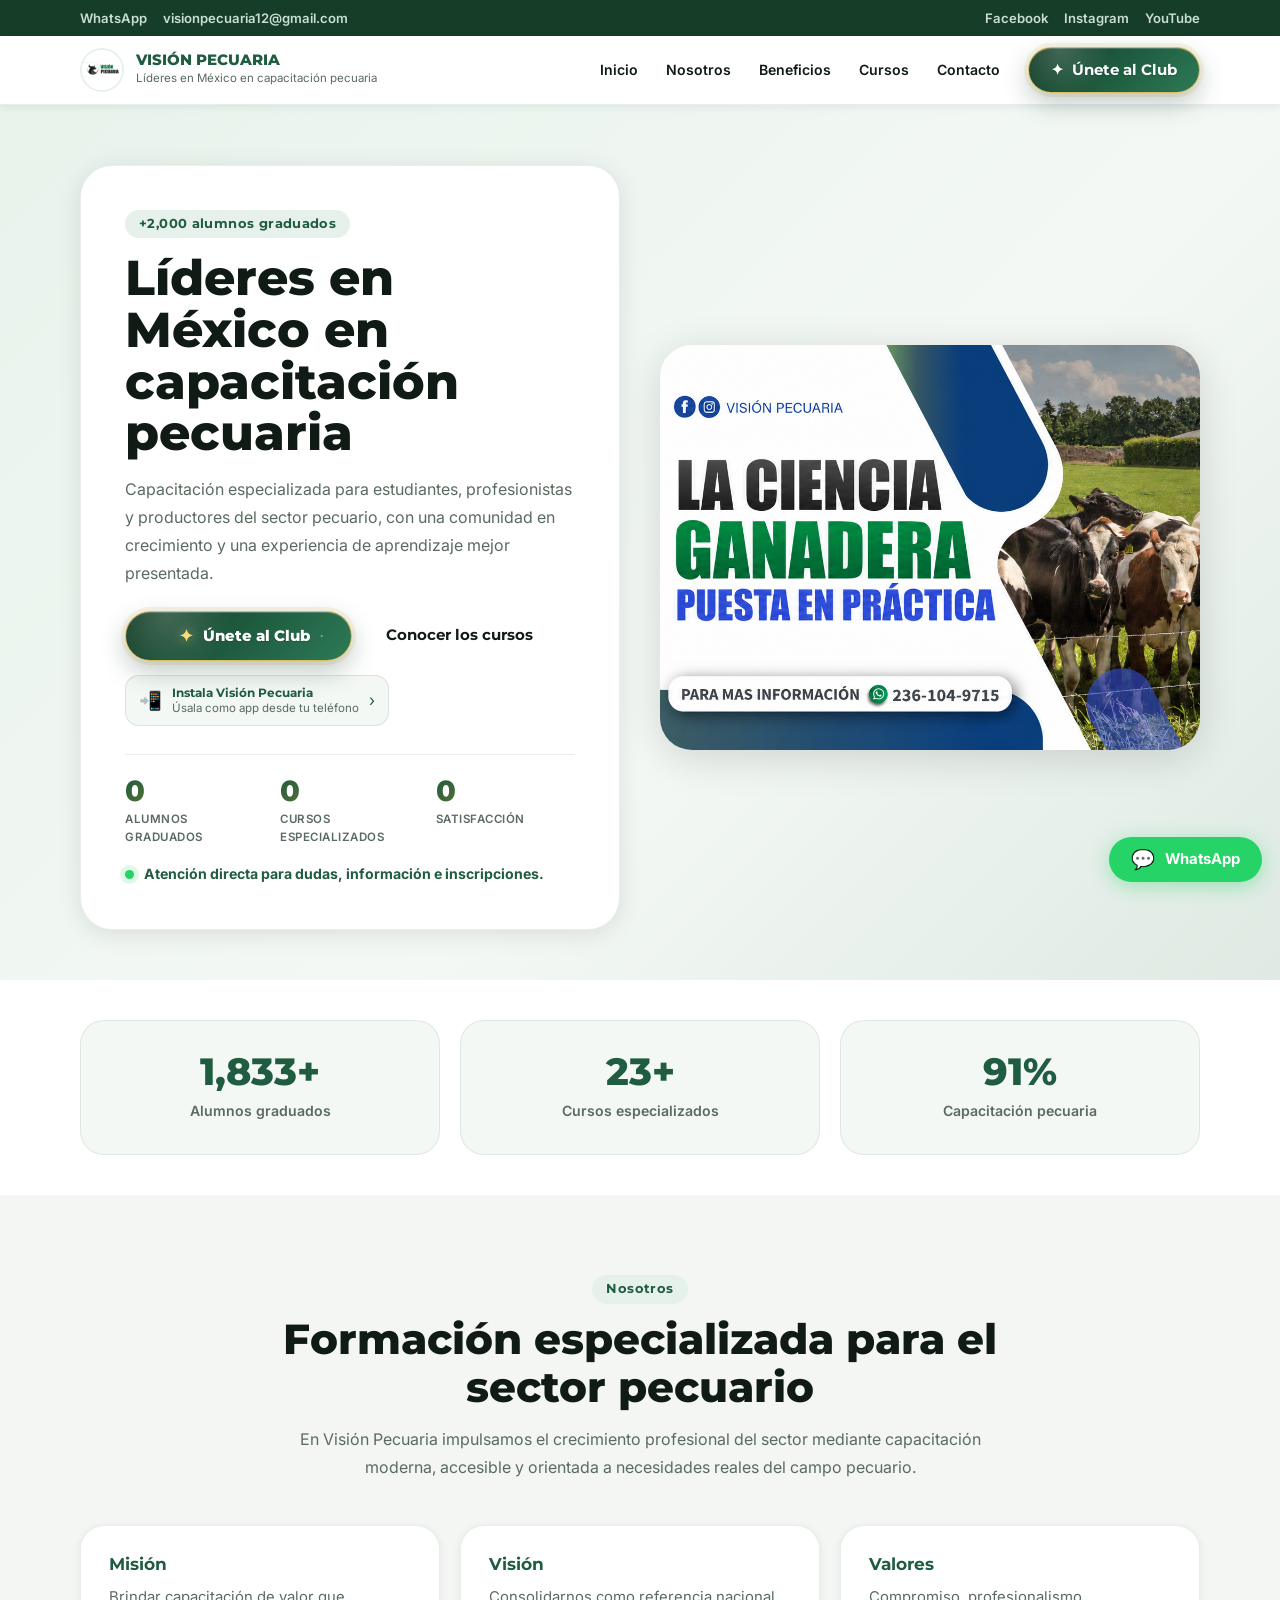
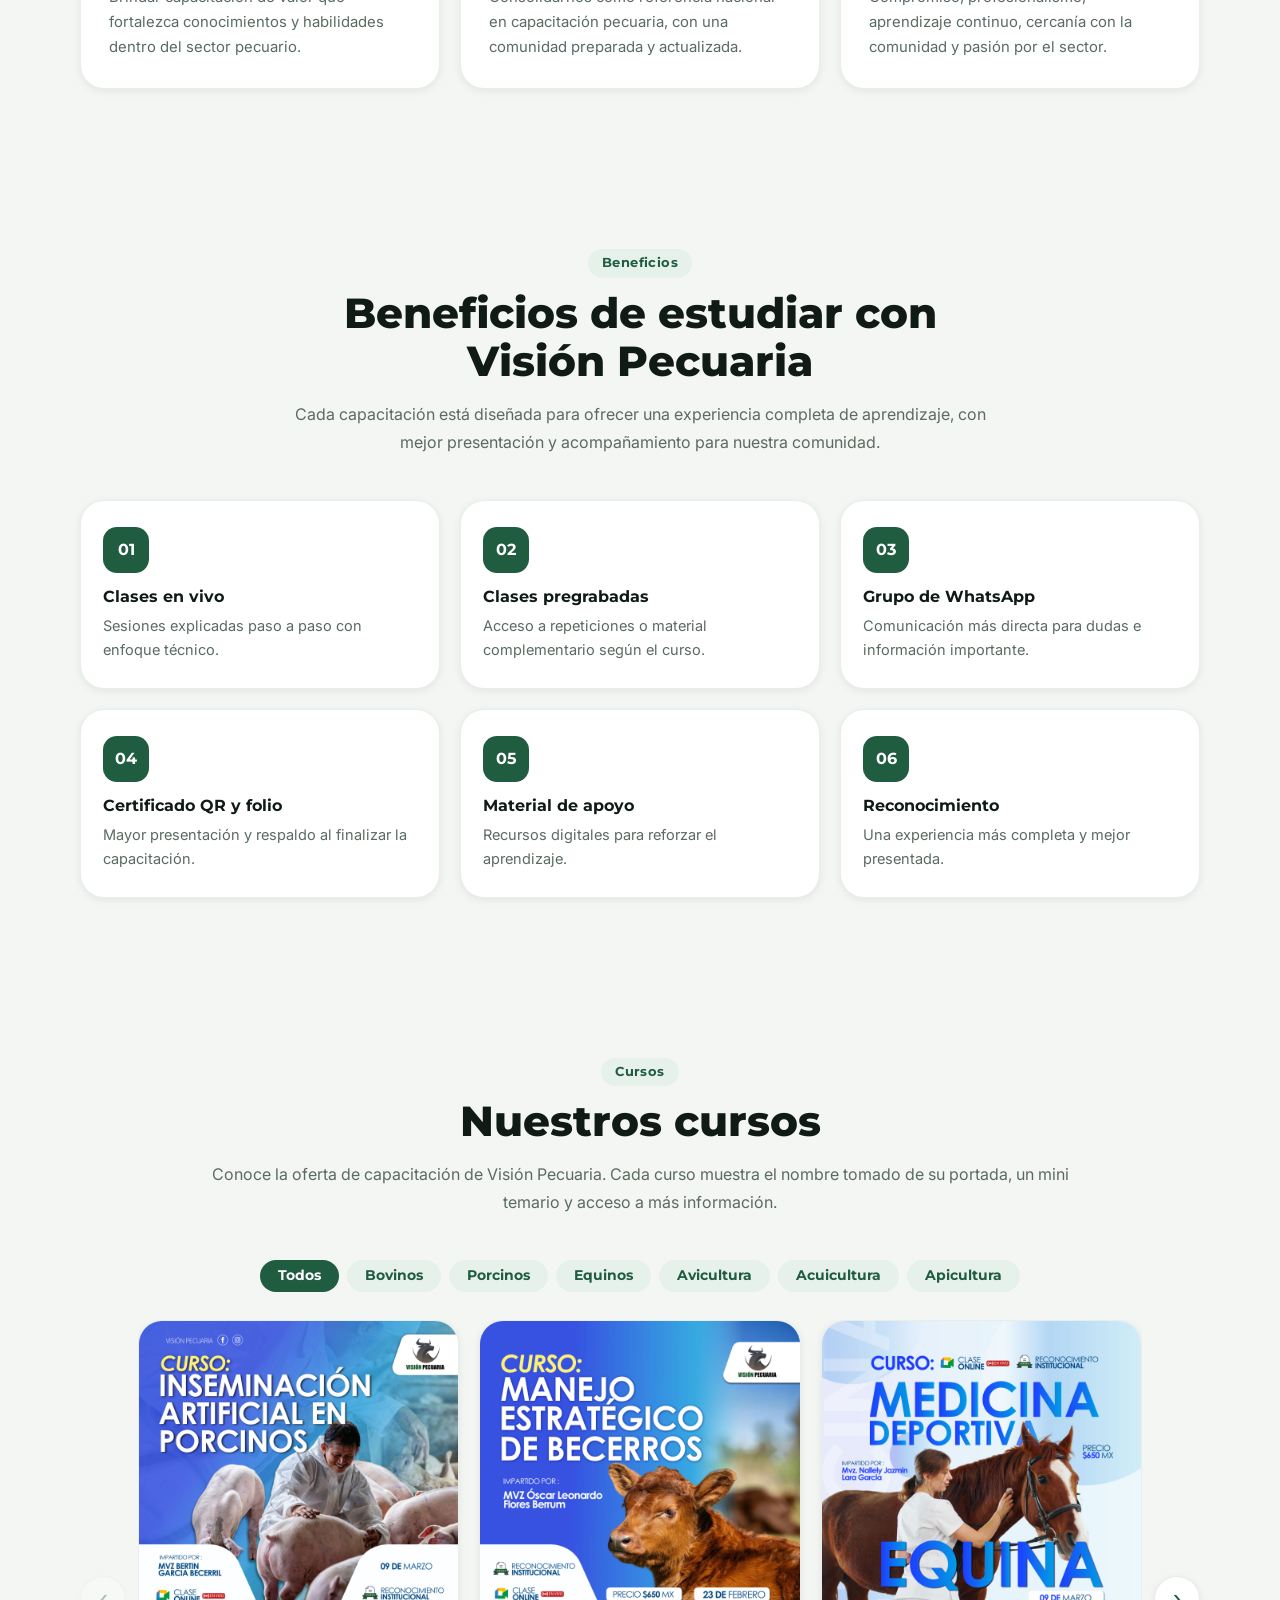
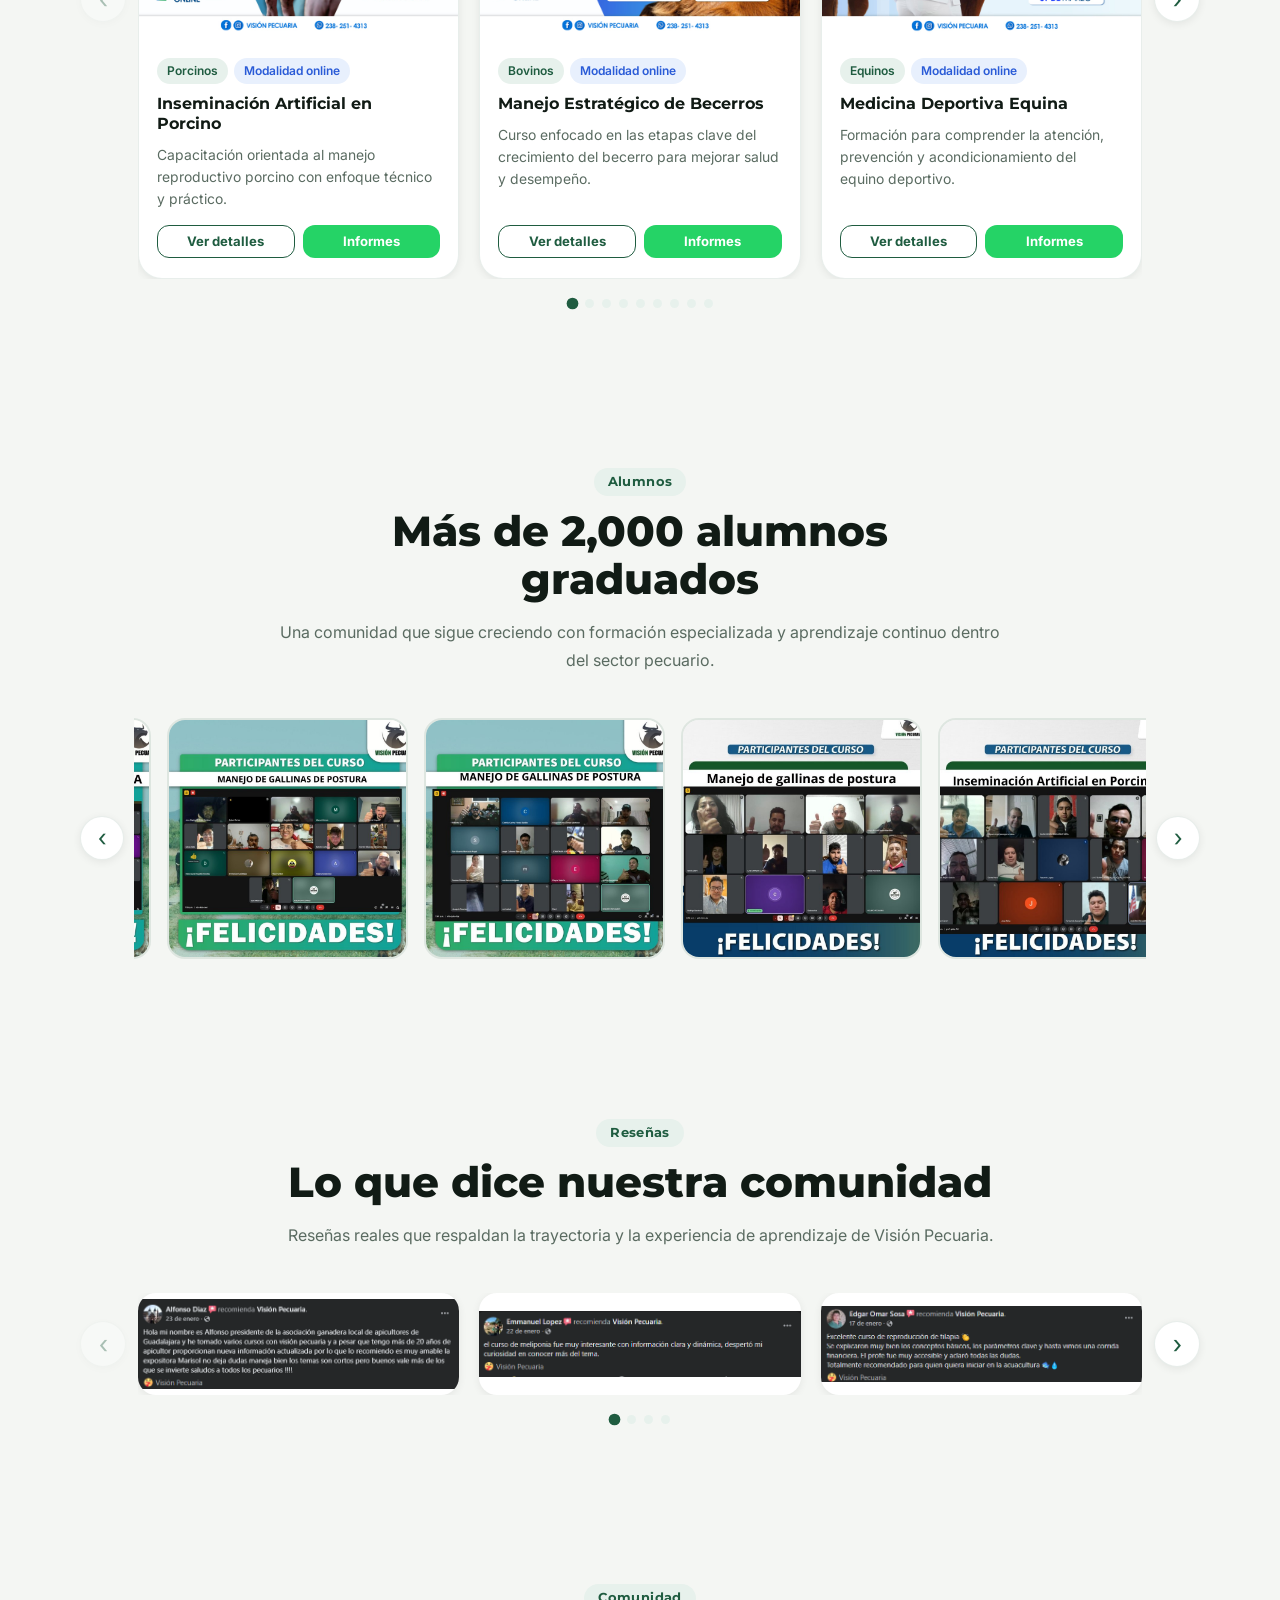
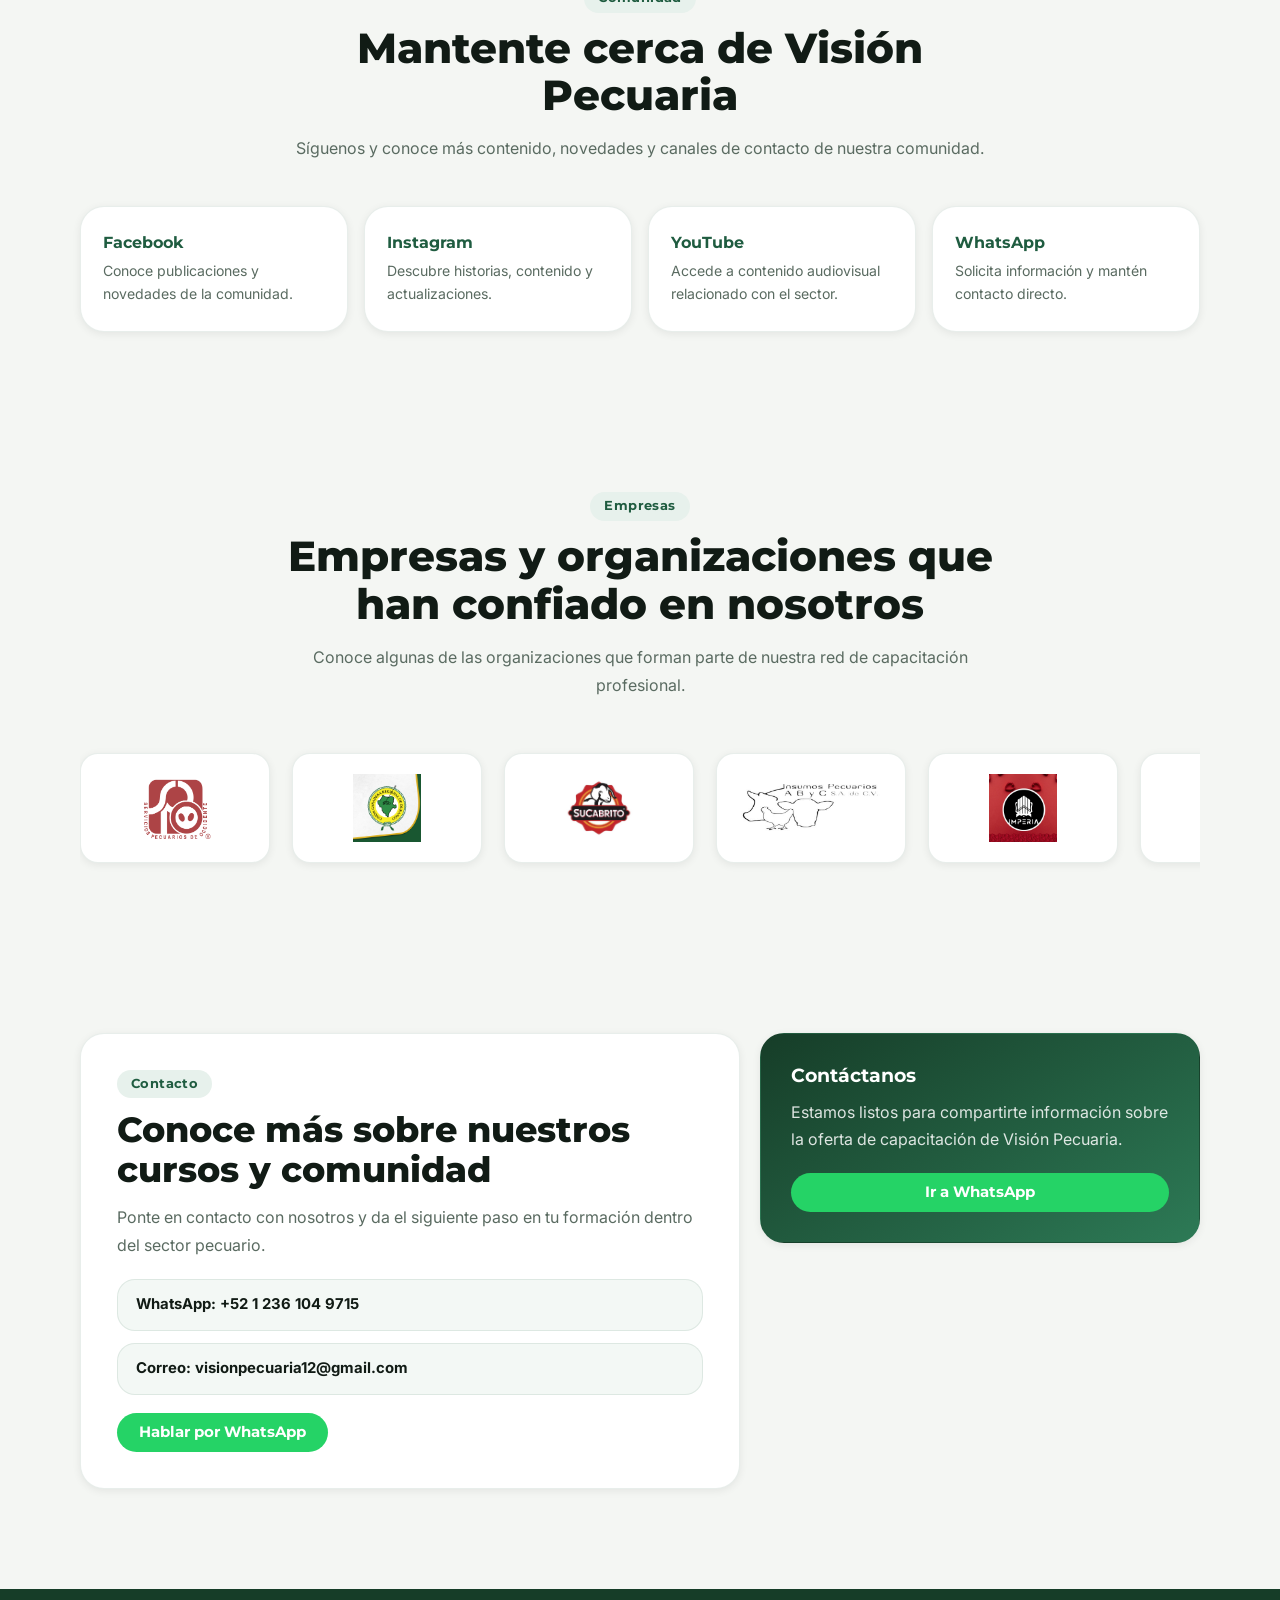
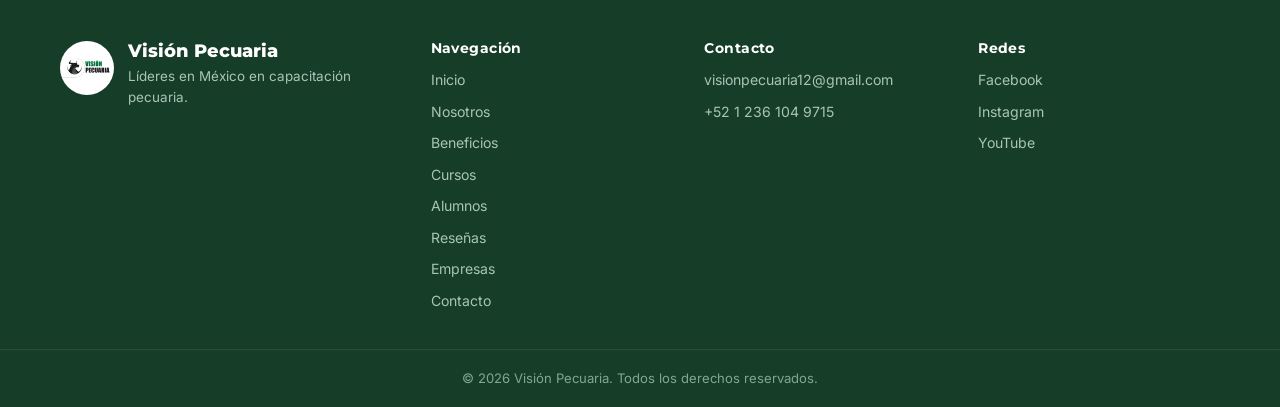
==== commit dee7b11b: "fix: polish mobile club and install calls to action" ====
--- a/index.html
+++ b/index.html
@@ -132,6 +132,11 @@
             </a>
             <a class="btn btn-secondary" href="#cursos">Conocer los cursos</a>
           </div>
+          <a class="app-install-hint" href="https://teccapitalweb.github.io/VisionPecuaria/login.html?tab=login&amp;install=1">
+            <span class="app-install-hint__icon" aria-hidden="true">📲</span>
+            <span><strong>Instala Visión Pecuaria</strong><small>Úsala como app desde tu teléfono</small></span>
+            <span aria-hidden="true">›</span>
+          </a>
 
           <div class="hero-stats">
             <div class="hero-stat">
--- a/styles.css
+++ b/styles.css
@@ -82,6 +82,24 @@
 .hero-copy h1{font:800 clamp(1.9rem,3.8vw,3.6rem)/1.06 Montserrat,sans-serif;color:var(--text);margin:14px 0 16px}
 .hero-copy p{color:var(--muted);font-size:1rem;line-height:1.75;max-width:52ch}
 .hero-actions{display:flex;flex-wrap:wrap;gap:12px;margin-top:24px}
+.app-install-hint{
+  width:max-content;
+  max-width:100%;
+  display:inline-flex;
+  align-items:center;
+  gap:10px;
+  margin-top:14px;
+  padding:9px 13px;
+  border:1px solid rgba(31,92,64,.13);
+  border-radius:14px;
+  background:var(--g50);
+  color:var(--g800);
+  transition:background .18s,transform .18s,border-color .18s;
+}
+.app-install-hint:hover{background:var(--g100);border-color:rgba(31,92,64,.24);transform:translateY(-1px)}
+.app-install-hint__icon{font-size:1.15rem}
+.app-install-hint strong{display:block;font:700 .78rem/1.25 Montserrat,sans-serif}
+.app-install-hint small{display:block;color:var(--muted);font-size:.72rem;line-height:1.3;margin-top:1px}
 .hero-mini-cta{display:flex;align-items:center;gap:10px;margin-top:16px;font-size:.88rem;font-weight:700;color:var(--g800)}
 .hero-mini-cta::before{content:"";width:9px;height:9px;border-radius:50%;background:var(--wa);box-shadow:0 0 0 5px rgba(37,211,102,.15);flex-shrink:0}
 .hero-media{border-radius:var(--rxl);overflow:hidden;box-shadow:var(--sl);background:var(--g100);aspect-ratio:4/3}
@@ -274,8 +292,11 @@
   .hero-copy{padding:20px;border-radius:var(--rl)}
   .hero-copy h1{font-size:clamp(1.5rem,7vw,2rem);margin:10px 0 12px}
   .hero-copy p{font-size:.9rem}
-  .hero-actions{flex-direction:column;gap:10px;margin-top:16px}
-  .hero-actions .btn{width:100%}
+  .hero-actions{flex-direction:column;align-items:center;gap:8px;margin-top:16px}
+  .hero-actions .btn{width:auto;max-width:100%}
+  .hero-actions .btn-club{width:min(246px,100%);min-width:0}
+  .hero-actions .btn-secondary{min-height:42px;padding:10px 18px}
+  .app-install-hint{display:flex;margin:13px auto 0}
 
   /* Secciones */
   .section{padding:44px 0}
@@ -1456,6 +1477,8 @@
     touch-action: manipulation;
   }
   .menu .mobile-register {
+    width: min(232px, 100%) !important;
+    align-self: center;
     margin-top: 8px;
   }
   .hero {
@@ -1466,7 +1489,7 @@
   }
   .btn-cta-vip.btn-club {
     min-height: 52px;
-    padding: 15px 20px;
+    padding: 14px 18px;
     font-size: .94rem;
   }
   .whatsapp-float {
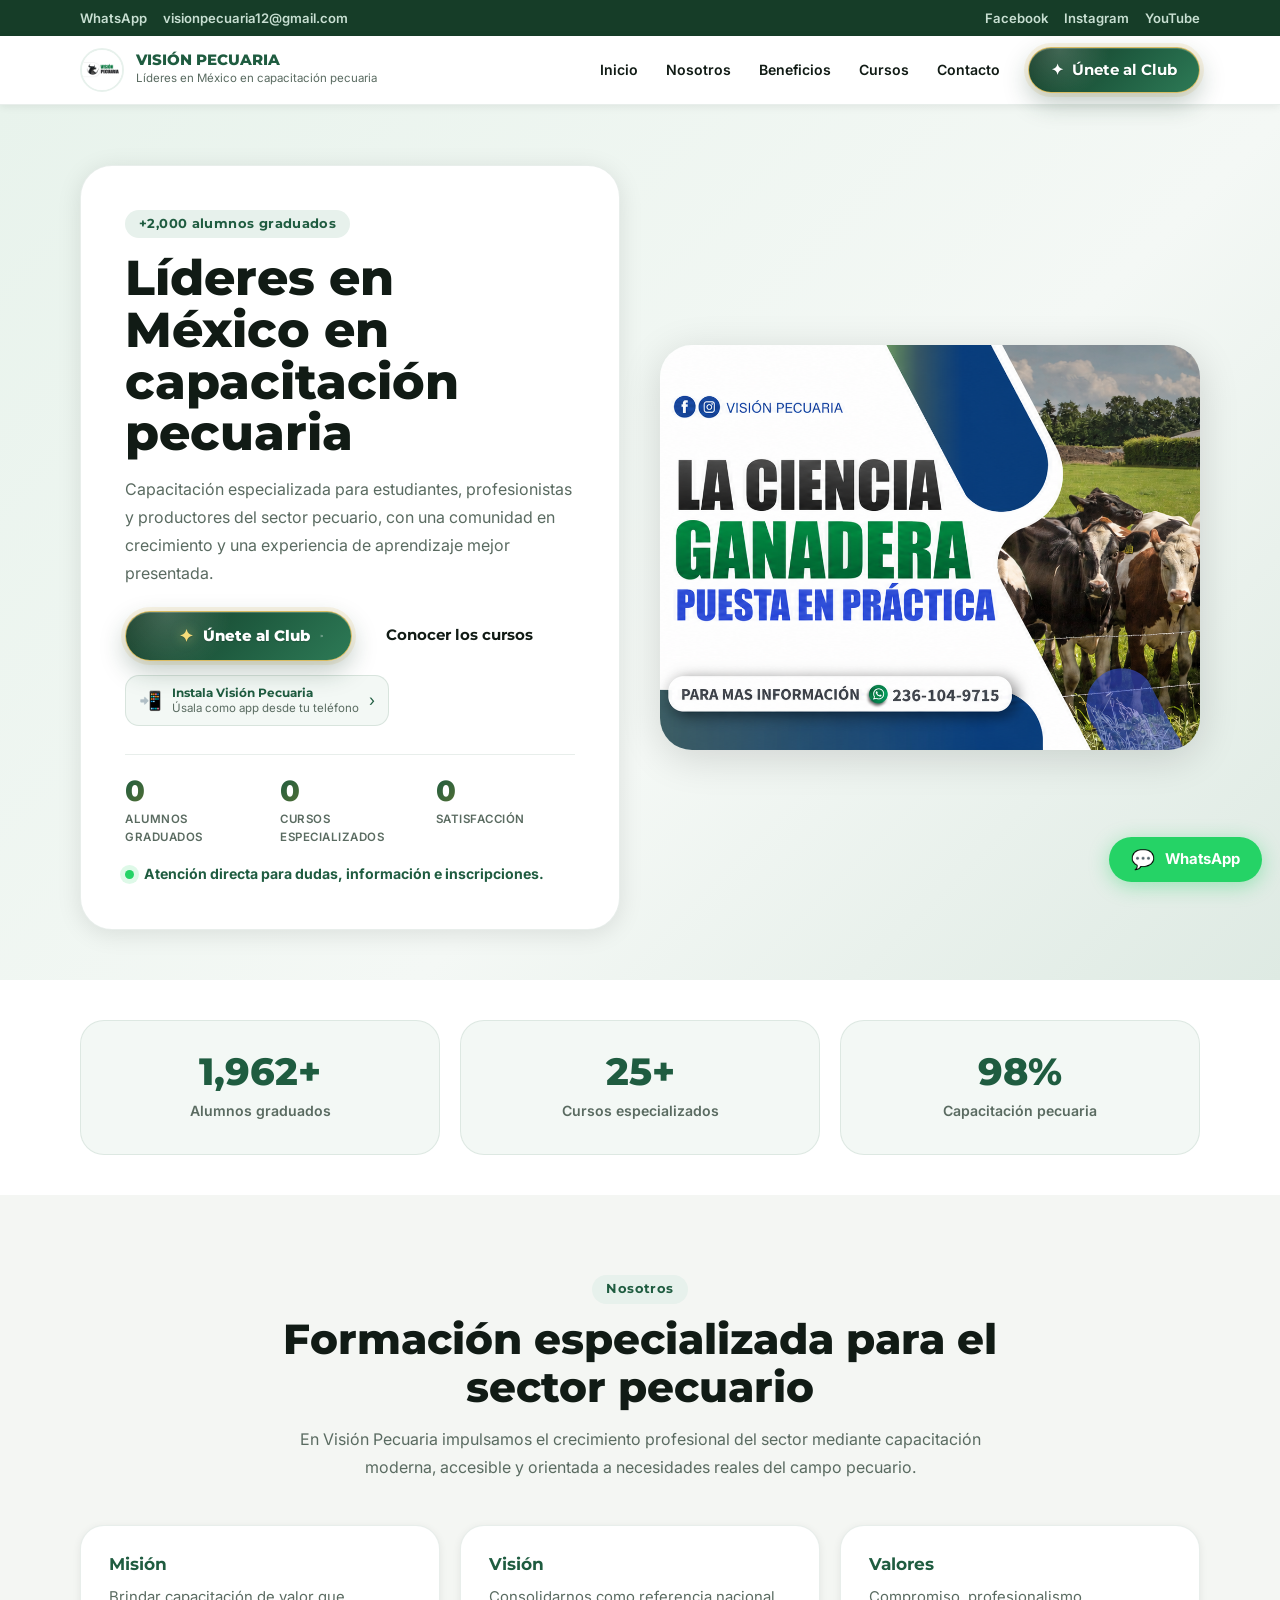
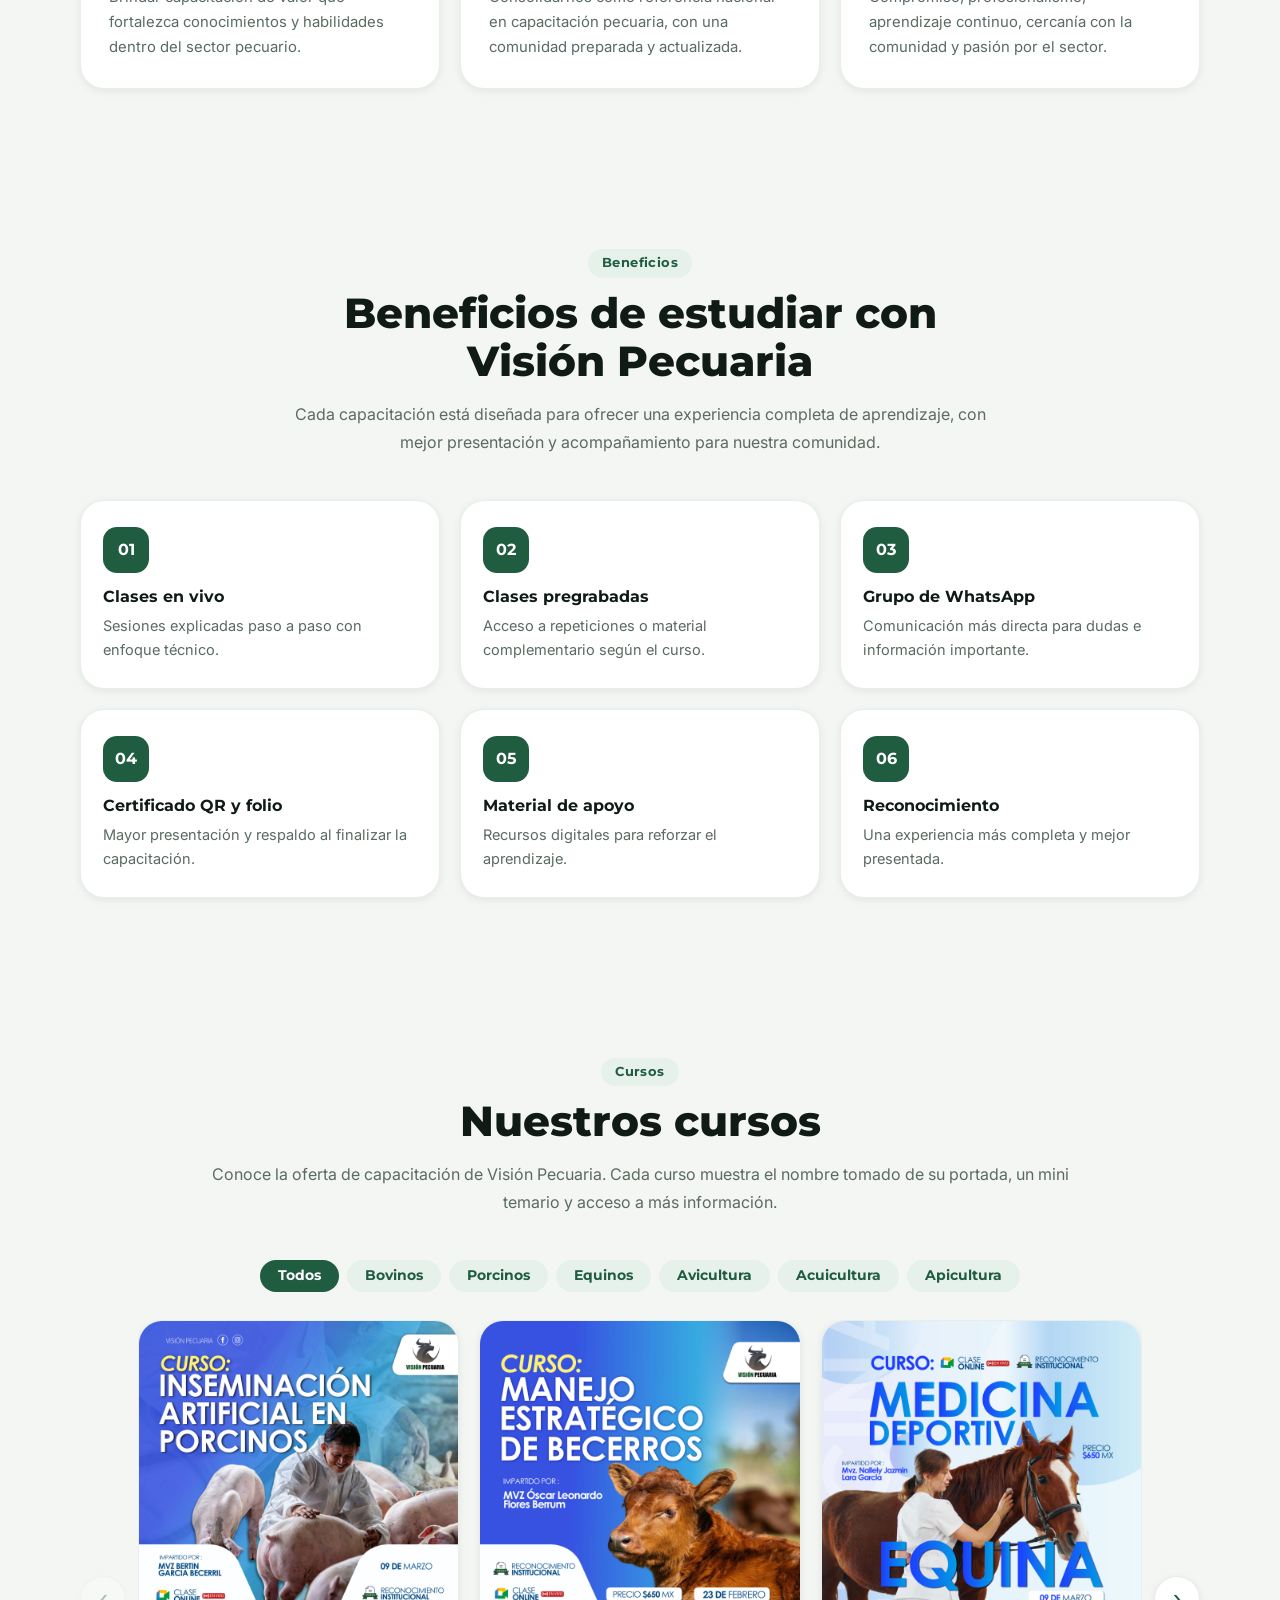
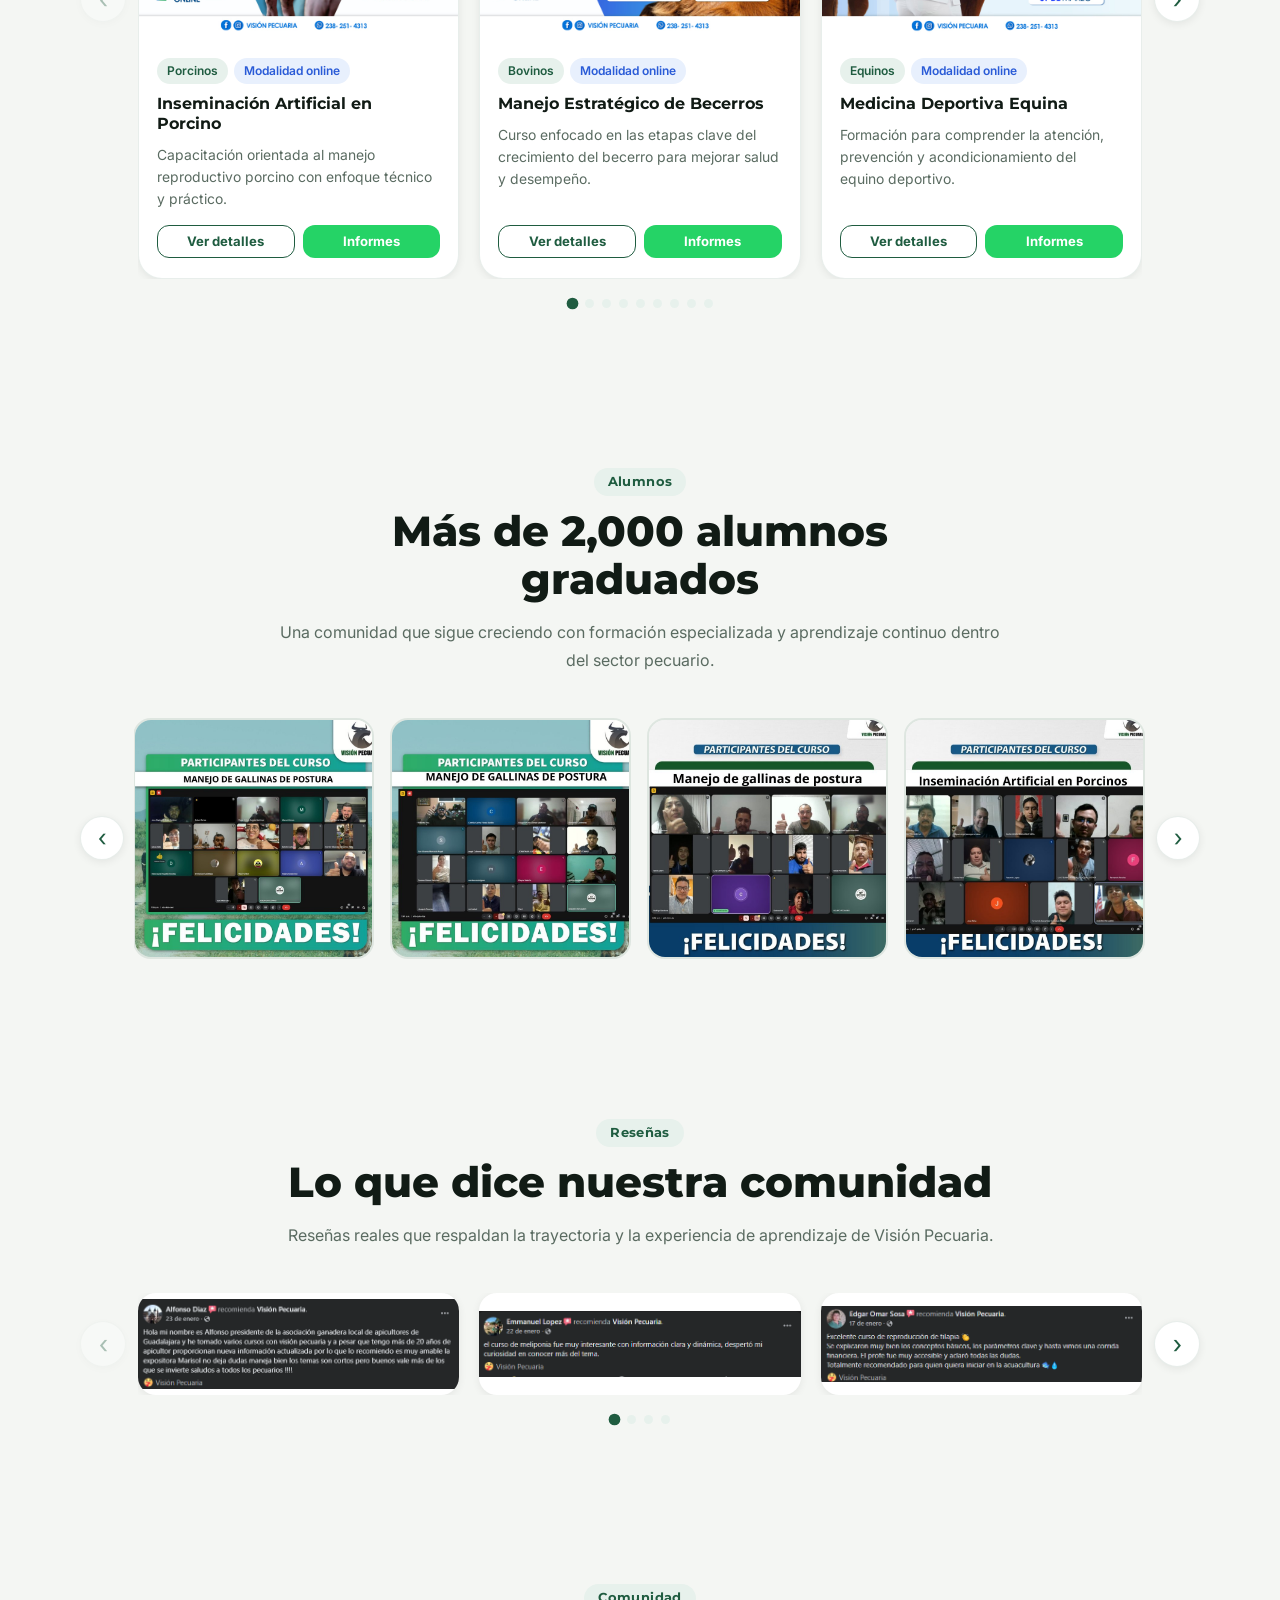
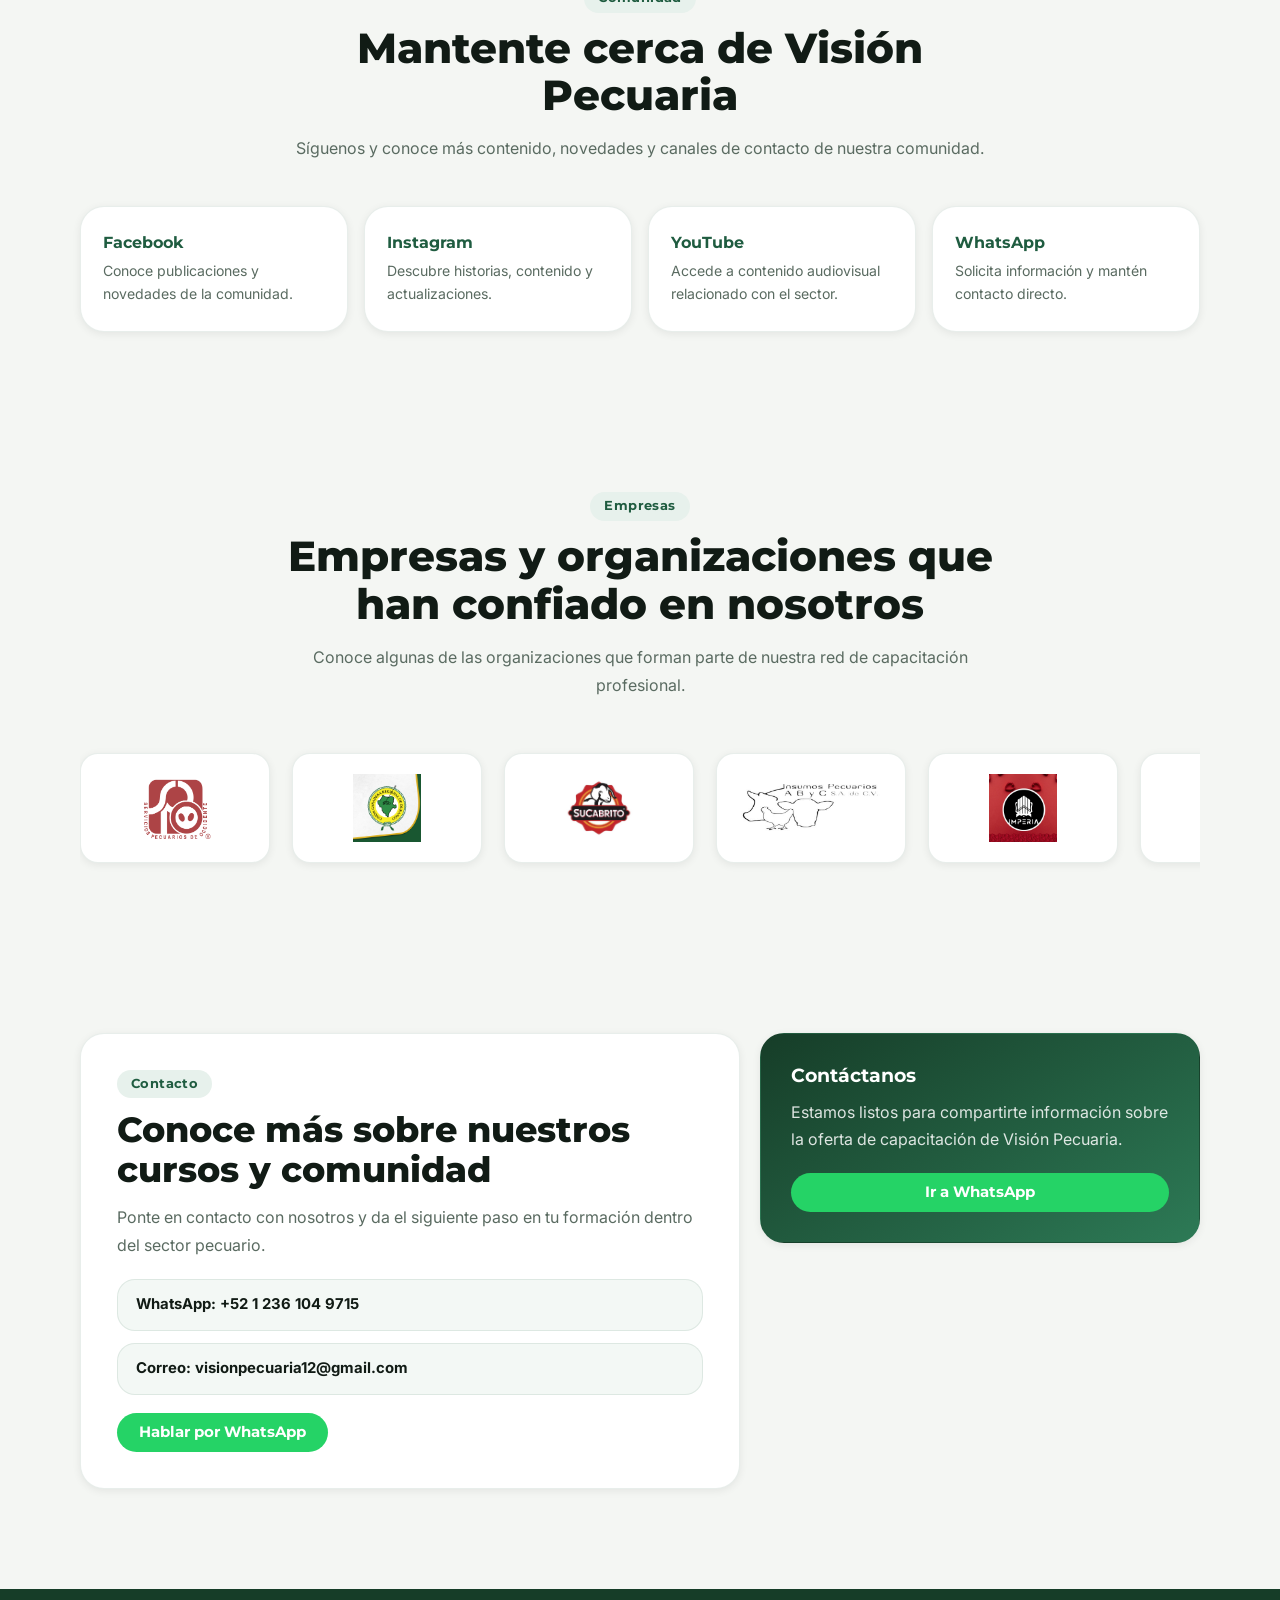
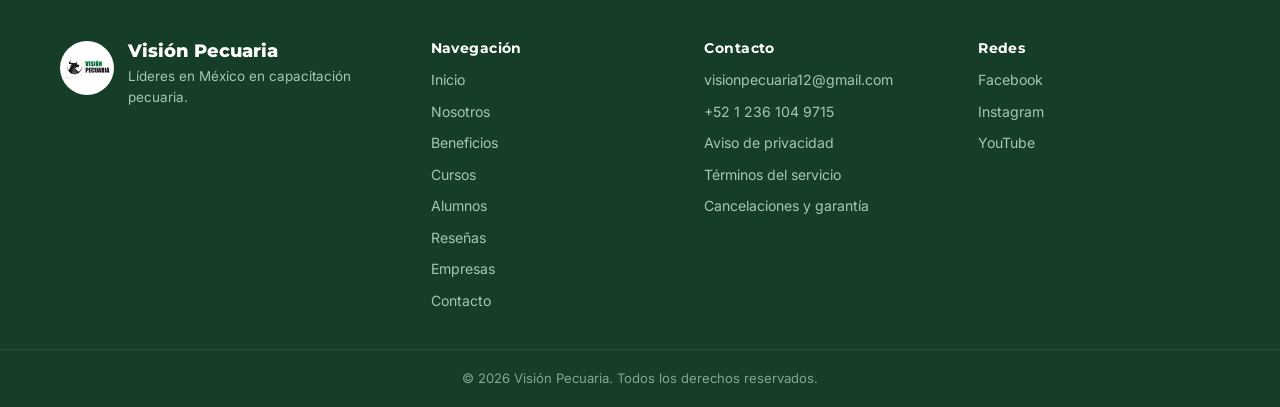
==== commit ec7ff32d: "Add legal policies and safe club entry" ====
--- a/index.html
+++ b/index.html
@@ -11,6 +11,17 @@
   <link rel="stylesheet" href="styles.css" />
 </head>
 <body>
+  <script>
+    // Compatibilidad segura con elementos heredados del diseño anterior:
+    // todo acceso y toda compra comienzan ahora en el portal oficial.
+    window.abrirModalAuth = function(tab) {
+      const destino = tab === 'login' ? 'login' : 'registro';
+      window.location.href = `https://teccapitalweb.github.io/VisionPecuaria/login.html?tab=${destino}`;
+    };
+    window.suscribirElitePecuario = function() {
+      window.location.href = 'https://teccapitalweb.github.io/VisionPecuaria/login.html?tab=registro';
+    };
+  </script>
   <!-- Flujo anterior conservado como referencia, pero desactivado.
        La autenticación y los pagos viven únicamente en El Rancho Digital. -->
   <script type="text/plain" data-legacy-auth-disabled>
@@ -645,6 +656,9 @@
         <h4>Contacto</h4>
         <a href="mailto:visionpecuaria12@gmail.com">visionpecuaria12@gmail.com</a>
         <a href="https://wa.me/522361049715" target="_blank" rel="noopener noreferrer">+52 1 236 104 9715</a>
+        <a href="privacidad.html">Aviso de privacidad</a>
+        <a href="terminos.html">Términos del servicio</a>
+        <a href="cancelaciones.html">Cancelaciones y garantía</a>
       </div>
 
       <div>
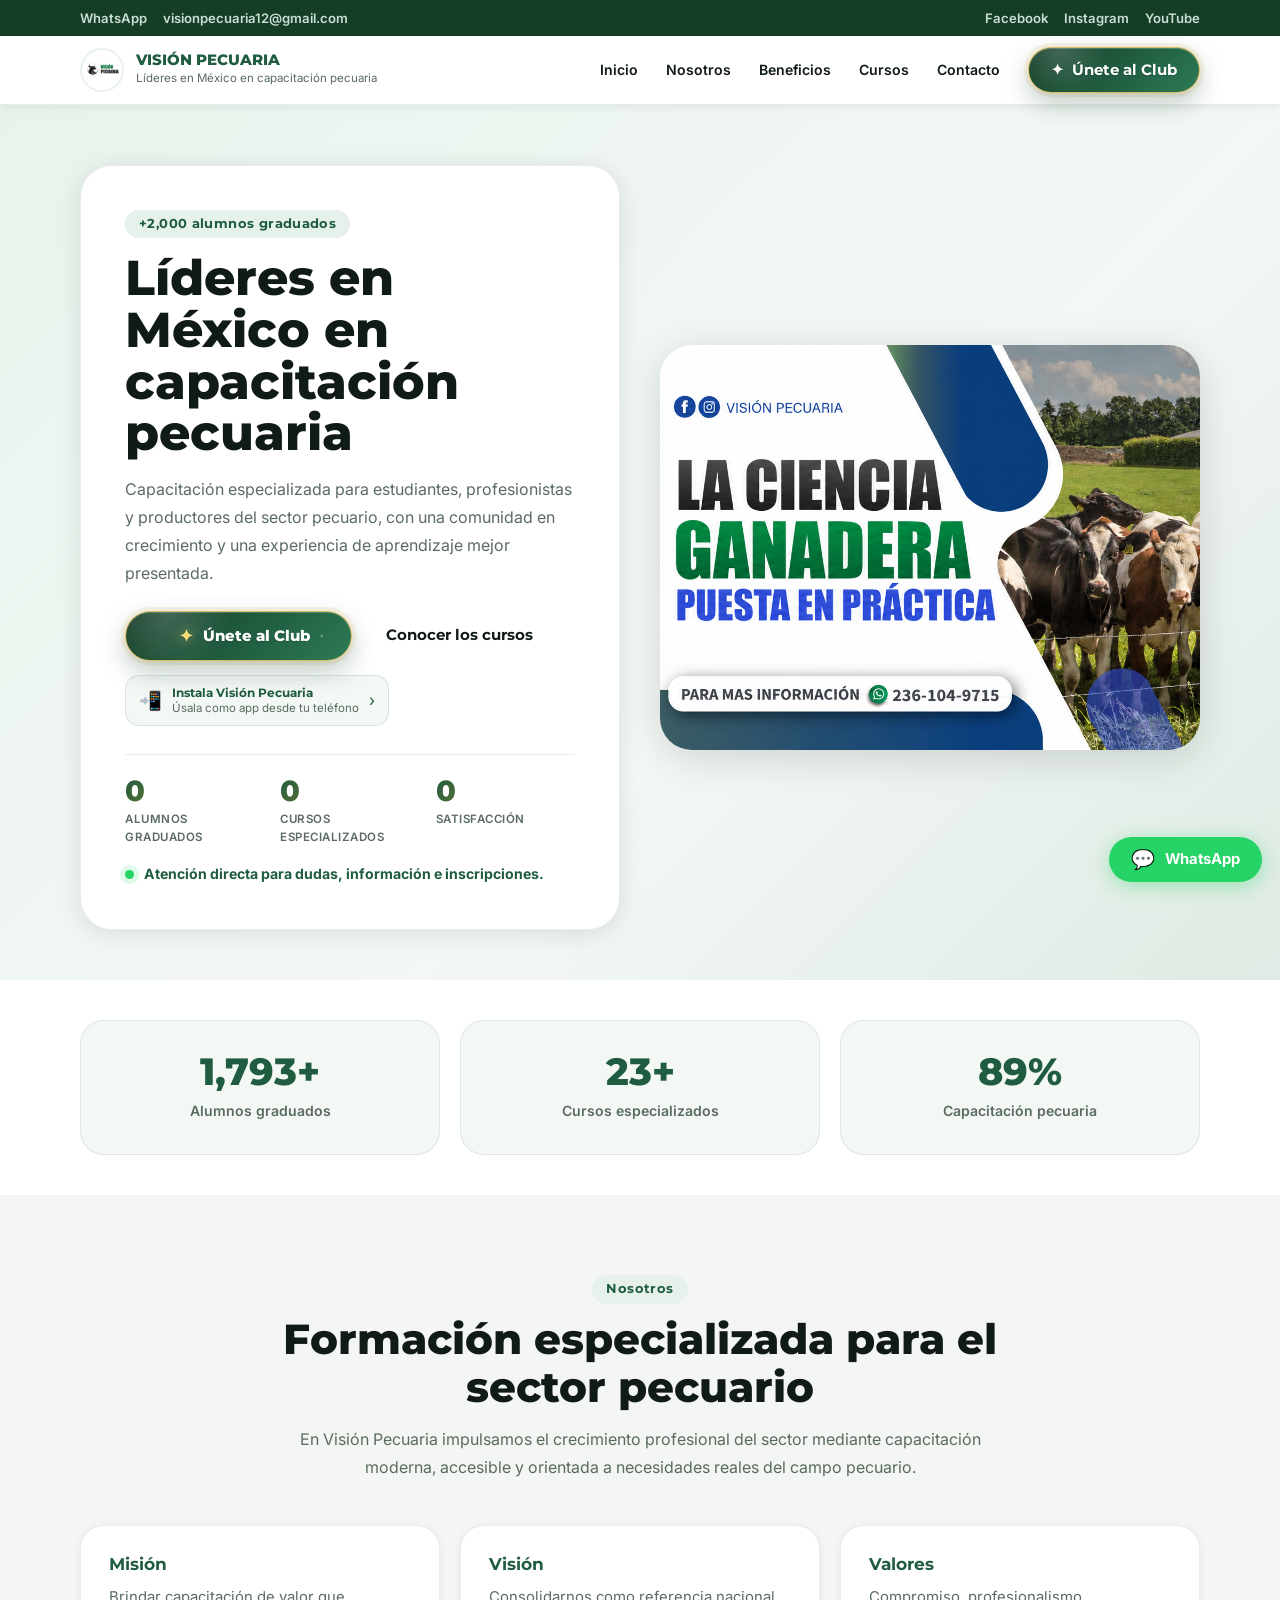
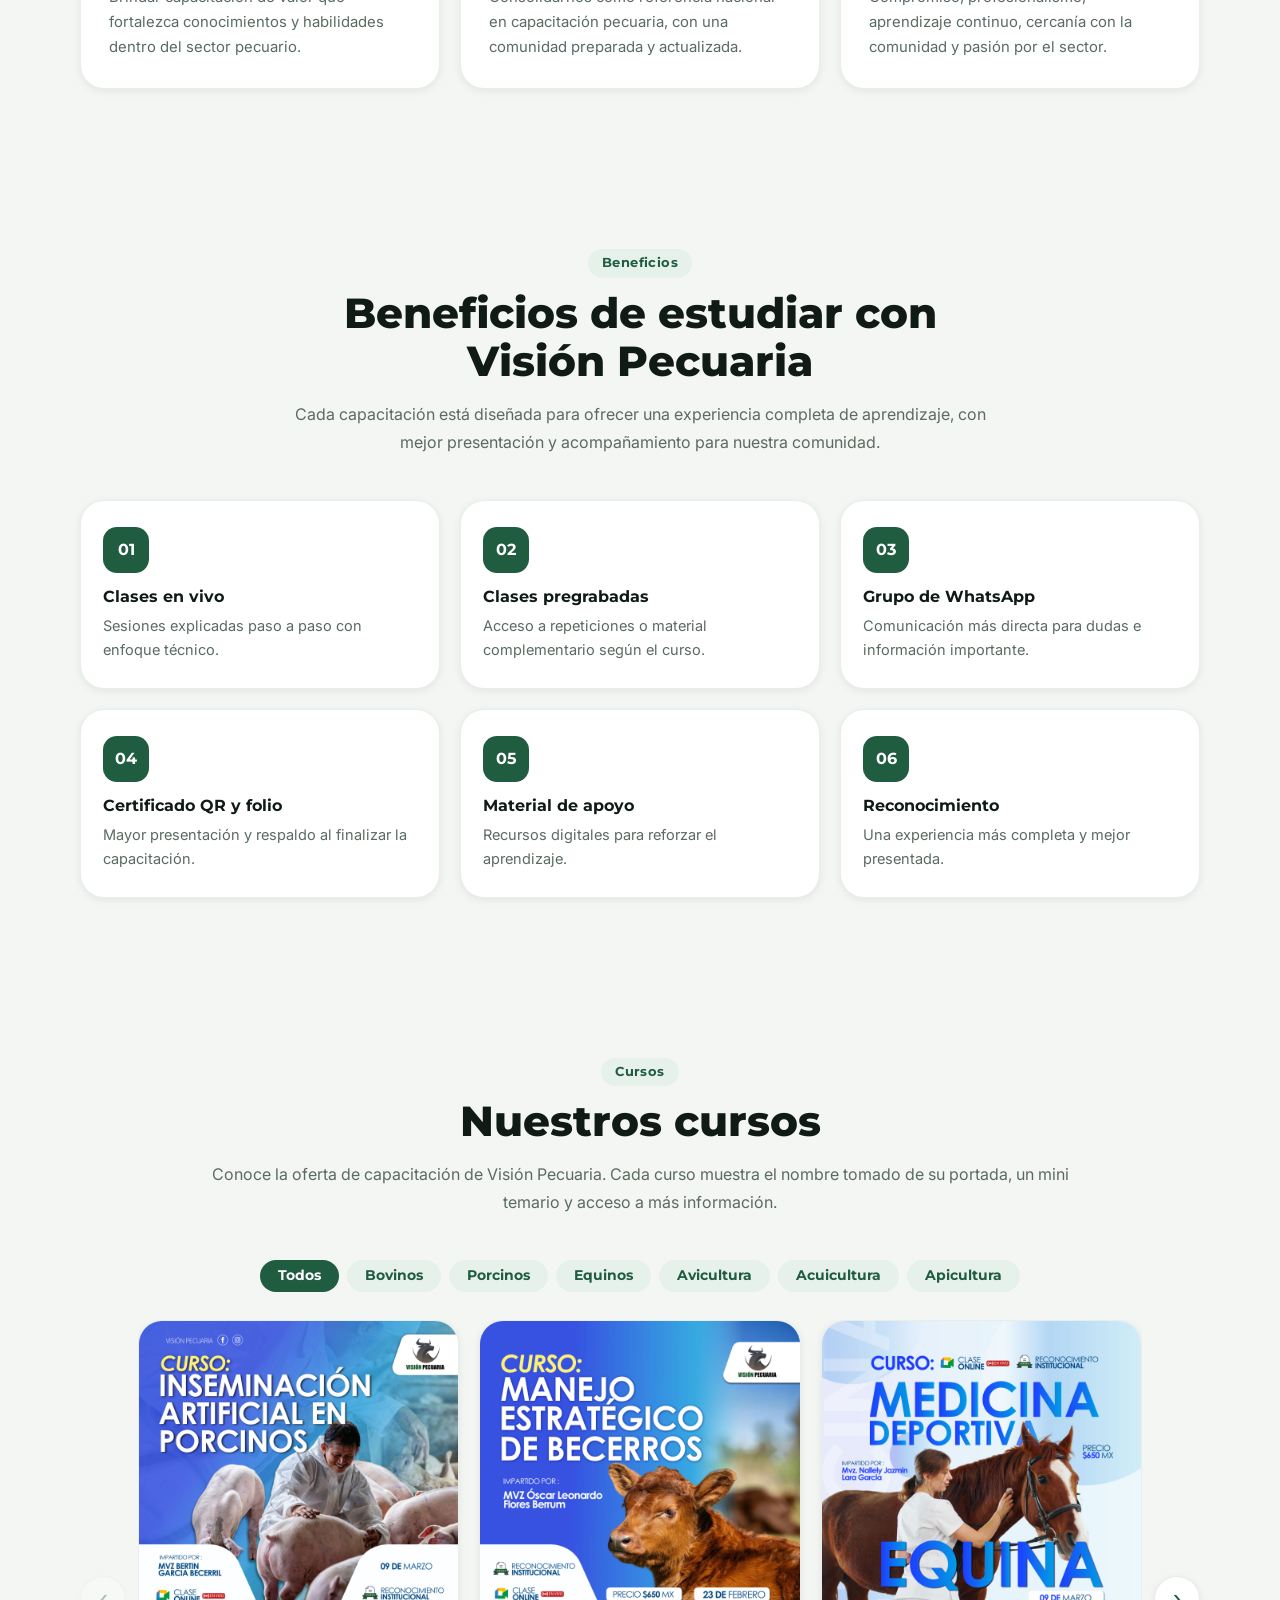
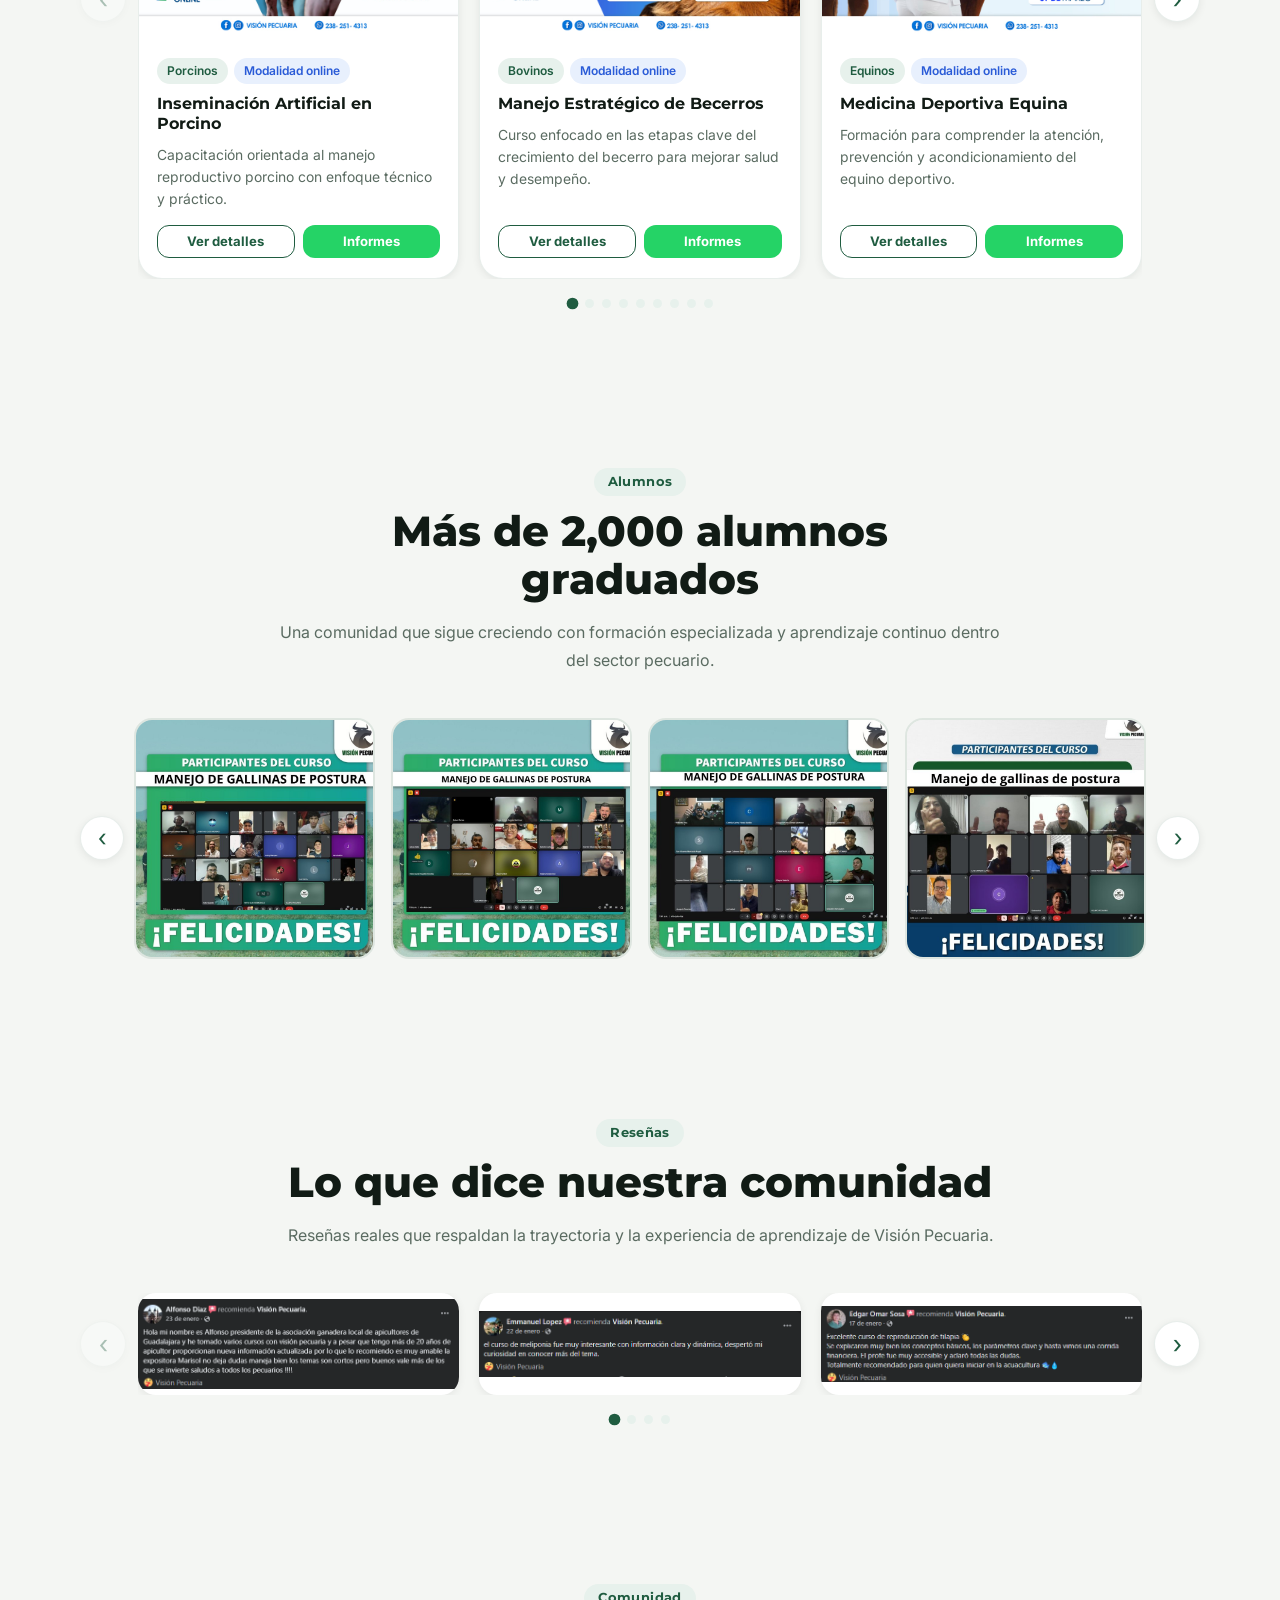
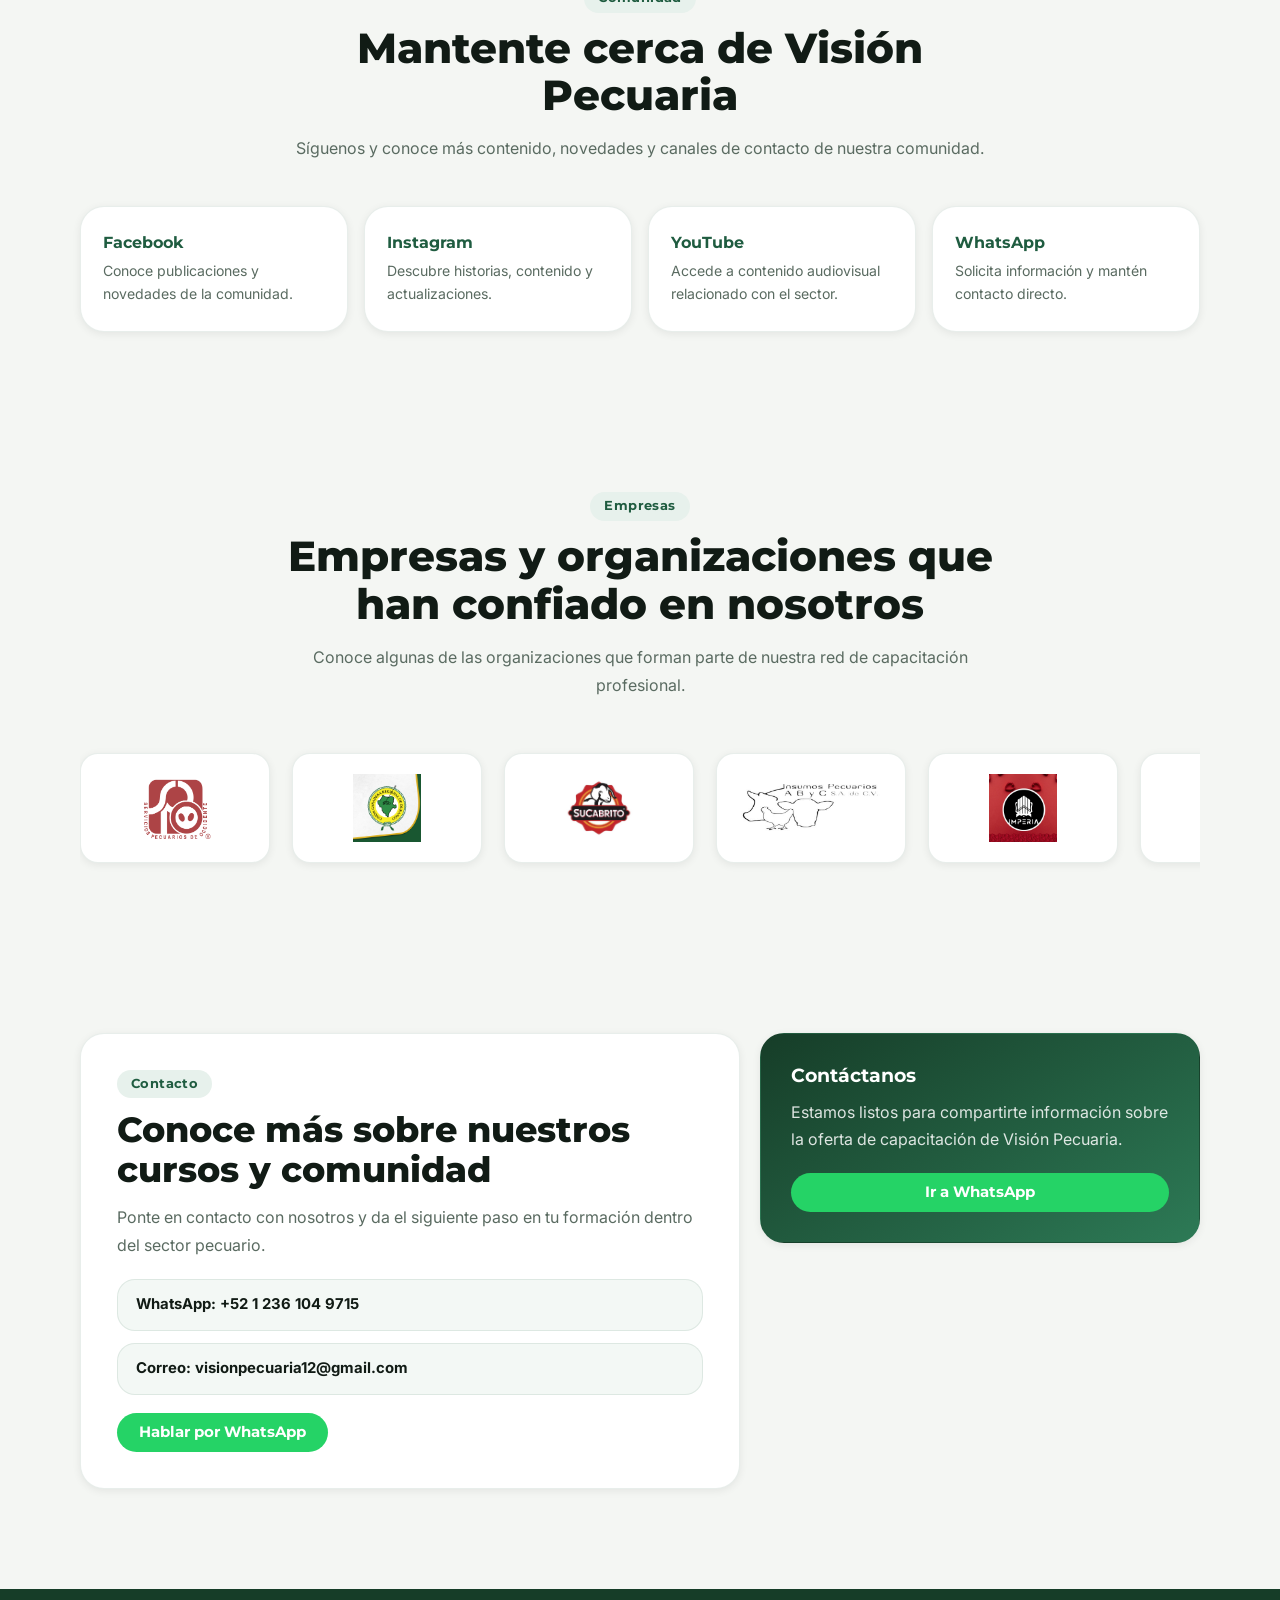
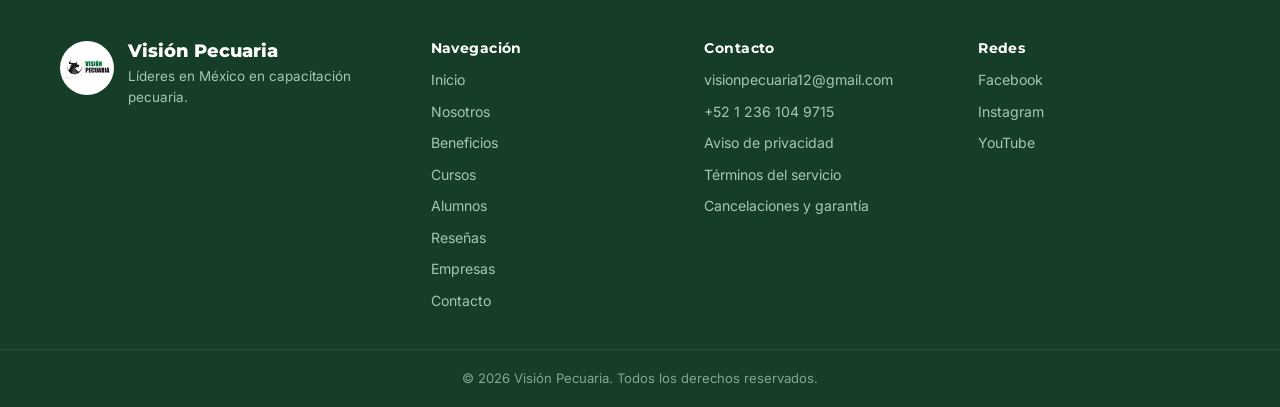
==== commit 096d4386: "Implement initial course access and guided welcome" ====
--- a/index.html
+++ b/index.html
@@ -460,16 +460,11 @@
             <div class="plan-card-inner">
               <div class="plan-badge plan-badge--free">Cuenta Gratis</div>
               <h3 class="plan-name">Explorador</h3>
-              <div class="plan-price">
-                <span class="plan-currency">$</span>
-                <span class="plan-amount">0</span>
-                <span class="plan-period">/ siempre</span>
-              </div>
-              <p class="plan-tagline">Empieza a conocer la plataforma sin costo. Ideal para ver qué hay adentro.</p>
+              <p class="plan-tagline">Disfruta el curso inicial sin costo hasta la penúltima clase. La clase final requiere suscripción.</p>
 
               <ul class="plan-features">
                 <li><span class="feat-check feat-check--off">✓</span> Vista previa del panel VIP</li>
-                <li><span class="feat-check feat-check--off">✓</span> Acceso al primer módulo de un curso</li>
+                <li><span class="feat-check feat-check--off">✓</span> Curso inicial gratis, excepto la última clase</li>
                 <li><span class="feat-check feat-check--off">✓</span> Comunidad pública</li>
                 <li class="feat-locked"><span class="feat-check feat-check--lock">🔒</span> Cursos completos</li>
                 <li class="feat-locked"><span class="feat-check feat-check--lock">🔒</span> Webinars en vivo</li>
@@ -488,19 +483,12 @@
           <div class="plan-card plan-card--anual plan-card--featured reveal-card" data-delay="200">
             <div class="plan-glow"></div>
             <div class="plan-recommended">
-              <span>⭐ MÁS POPULAR — AHORRA 20%</span>
+              <span>⭐ APRENDE A TU RITMO</span>
             </div>
             <div class="plan-card-inner">
               <div class="plan-badge plan-badge--anual">Élite Pecuario · Anual</div>
               <h3 class="plan-name">Patrón del Año</h3>
-              <div class="plan-price">
-                <span class="plan-old-price">$2,400</span>
-                <span class="plan-currency">$</span>
-                <span class="plan-amount plan-amount--big">1,920</span>
-                <span class="plan-period">MXN / año</span>
-              </div>
-              <p class="plan-saving">Equivale a <strong>$160 / mes</strong> · ahorras $480 al año</p>
-              <p class="plan-tagline">Para el productor serio que quiere dominar su negocio todo el año.</p>
+              <p class="plan-tagline">Formación para acompañarte todo el año. Consulta los planes y sus precios dentro de Suscripciones.</p>
 
               <ul class="plan-features plan-features--vip">
                 <li><span class="feat-check feat-check--gold">✓</span> 🎓 Acceso a todos los cursos especializados</li>
@@ -521,7 +509,7 @@
                 <li class="feat-bonus"><span class="feat-check feat-check--bonus">★</span> <strong>BONO ANUAL:</strong> Asesoría 1 a 1 con MVZ certificado</li>
               </ul>
 
-              <button class="plan-cta plan-cta--anual" onclick="suscribirElitePecuario('anual')">
+              <button class="plan-cta plan-cta--anual" onclick="abrirModalAuth('registro')">
                 <span>👑 Ser Patrón del Año</span>
                 <svg width="18" height="18" viewBox="0 0 24 24" fill="none" stroke="currentColor" stroke-width="2.5" stroke-linecap="round" stroke-linejoin="round"><line x1="5" y1="12" x2="19" y2="12"/><polyline points="12 5 19 12 12 19"/></svg>
               </button>
@@ -534,12 +522,7 @@
             <div class="plan-card-inner">
               <div class="plan-badge plan-badge--mensual">Élite Pecuario · Mensual</div>
               <h3 class="plan-name">Capataz Pro</h3>
-              <div class="plan-price">
-                <span class="plan-currency">$</span>
-                <span class="plan-amount">200</span>
-                <span class="plan-period">MXN / mes</span>
-              </div>
-              <p class="plan-tagline">Mes a mes, sin compromiso. Ideal si estás probando.</p>
+              <p class="plan-tagline">Explora los beneficios de la membresía. Los planes y sus precios están disponibles dentro de Suscripciones.</p>
 
               <ul class="plan-features plan-features--vip">
                 <li><span class="feat-check feat-check--gold">✓</span> 🎓 Acceso a todos los cursos especializados</li>
@@ -559,7 +542,7 @@
                 <li><span class="feat-check feat-check--gold">✓</span> 🎁 Cursos futuros incluidos</li>
               </ul>
 
-              <button class="plan-cta plan-cta--mensual" onclick="suscribirElitePecuario('mensual')">
+              <button class="plan-cta plan-cta--mensual" onclick="abrirModalAuth('registro')">
                 <span>Ser Capataz Pro</span>
                 <svg width="18" height="18" viewBox="0 0 24 24" fill="none" stroke="currentColor" stroke-width="2.5" stroke-linecap="round" stroke-linejoin="round"><line x1="5" y1="12" x2="19" y2="12"/><polyline points="12 5 19 12 12 19"/></svg>
               </button>
